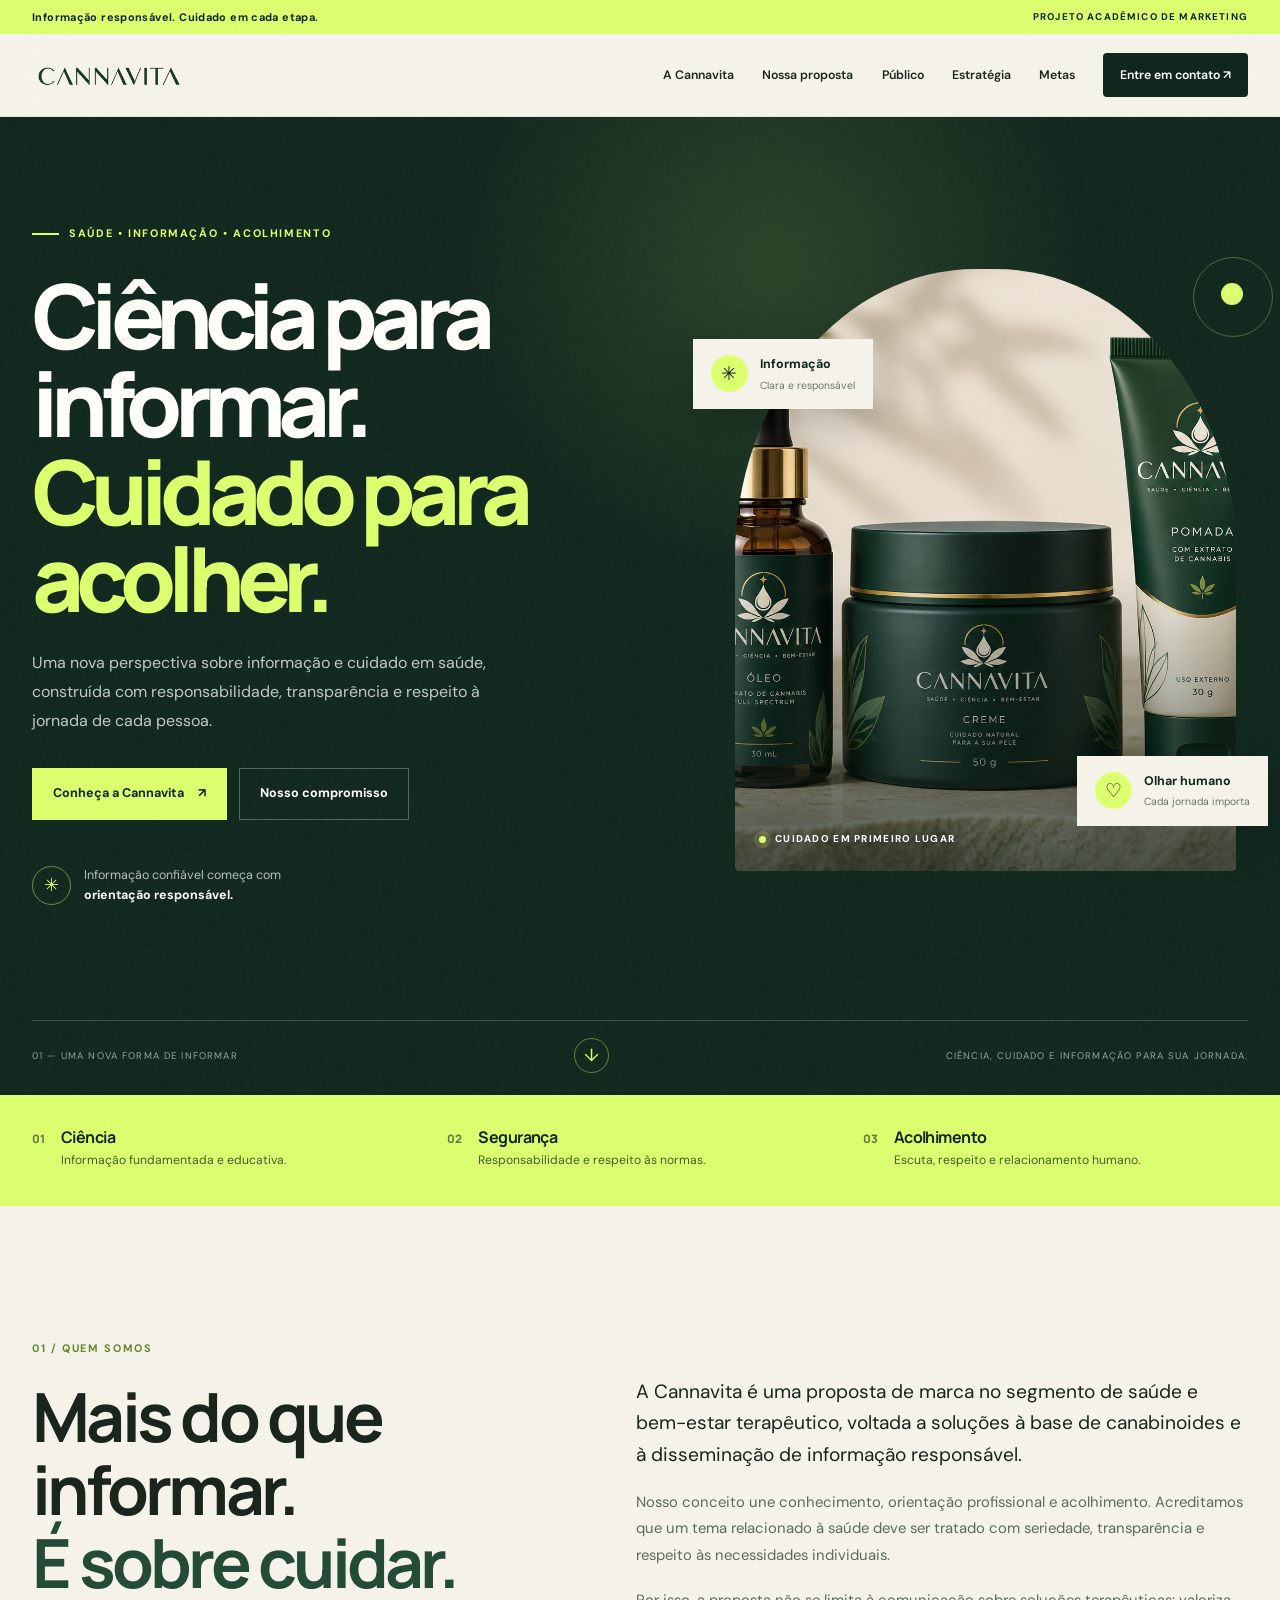
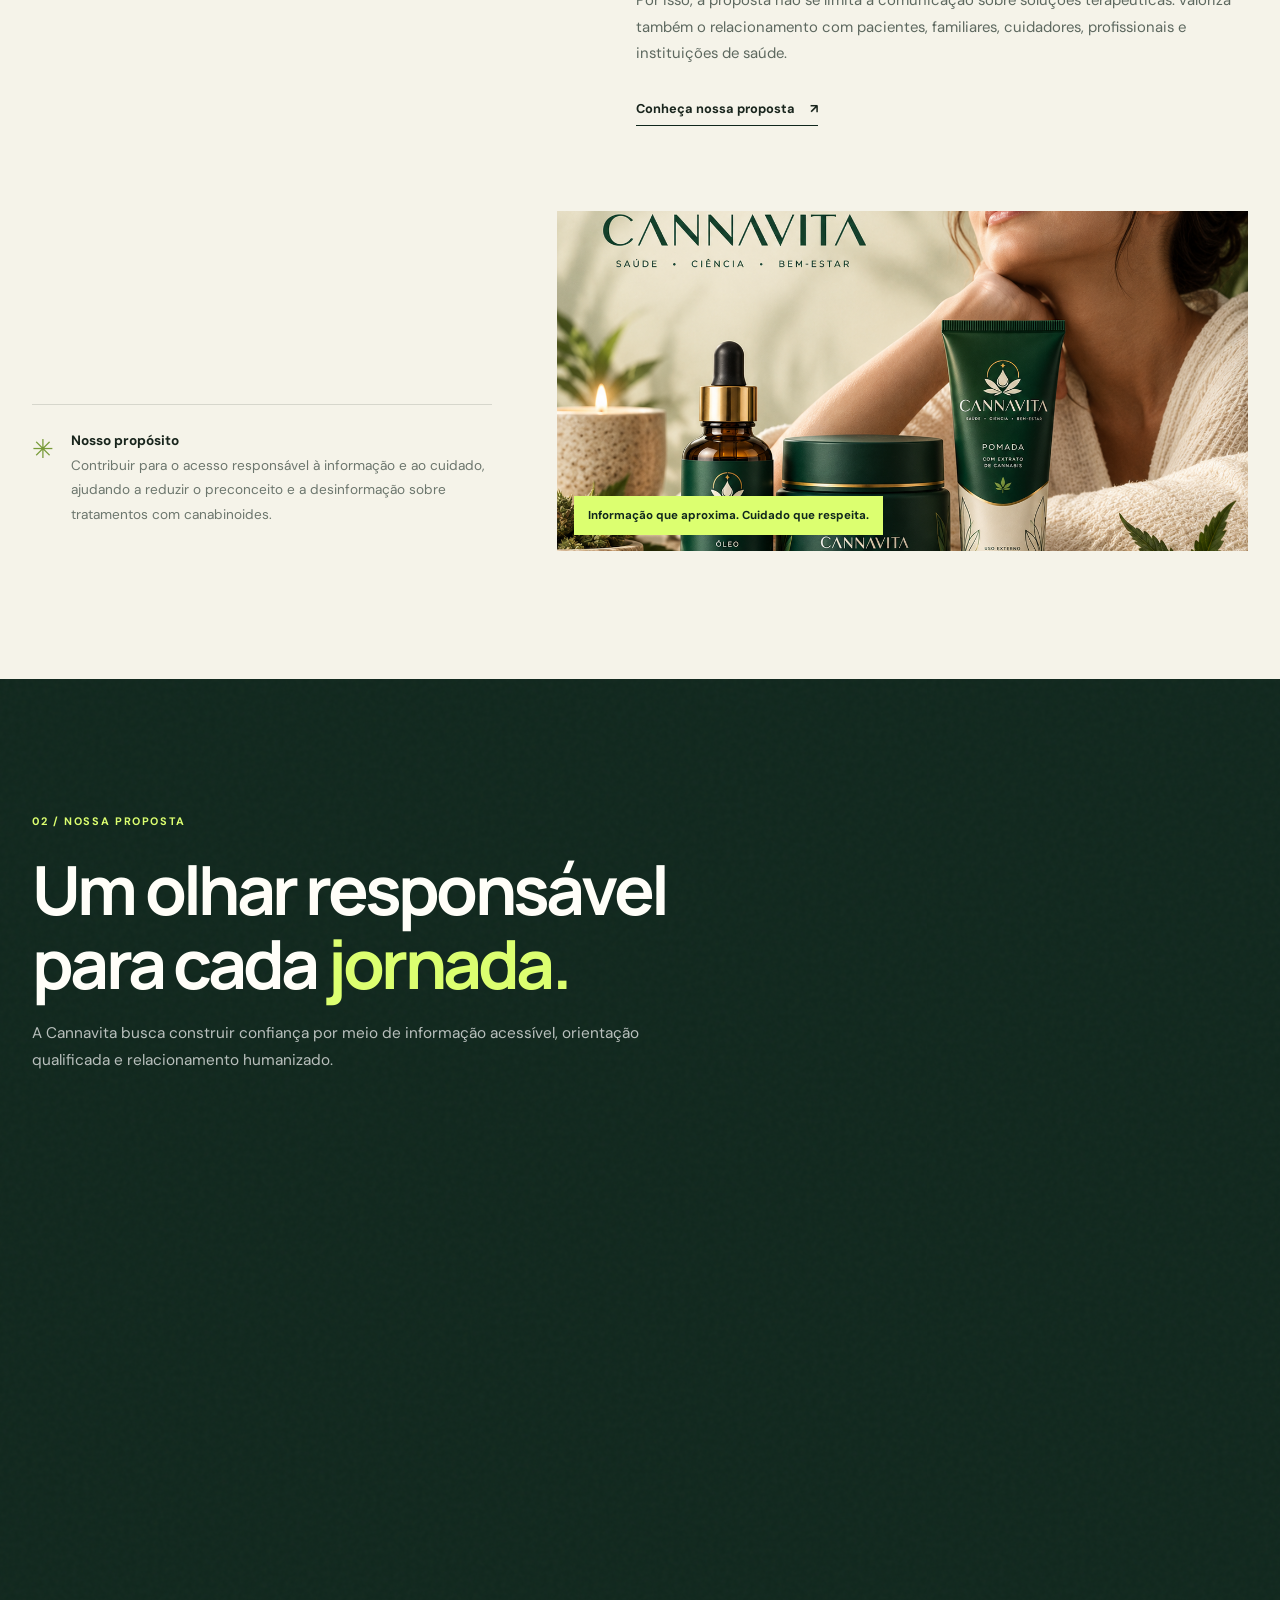
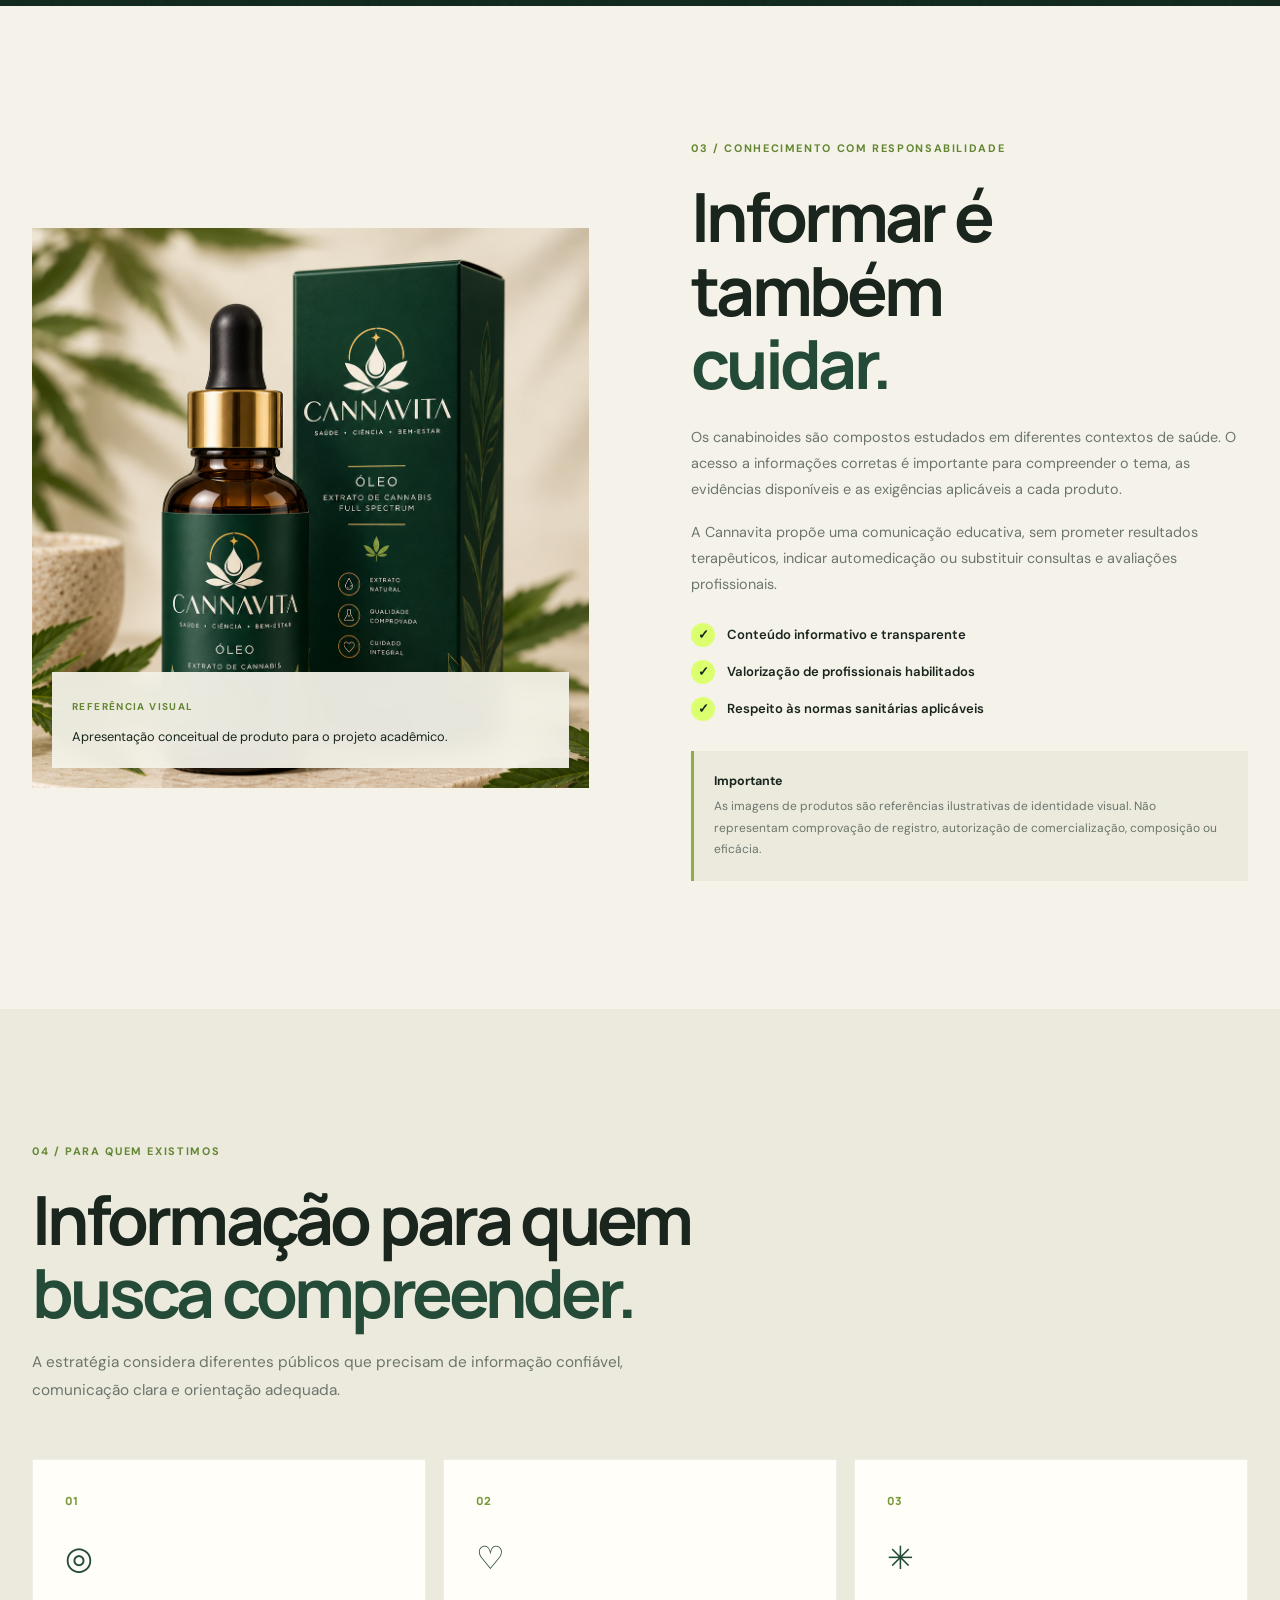
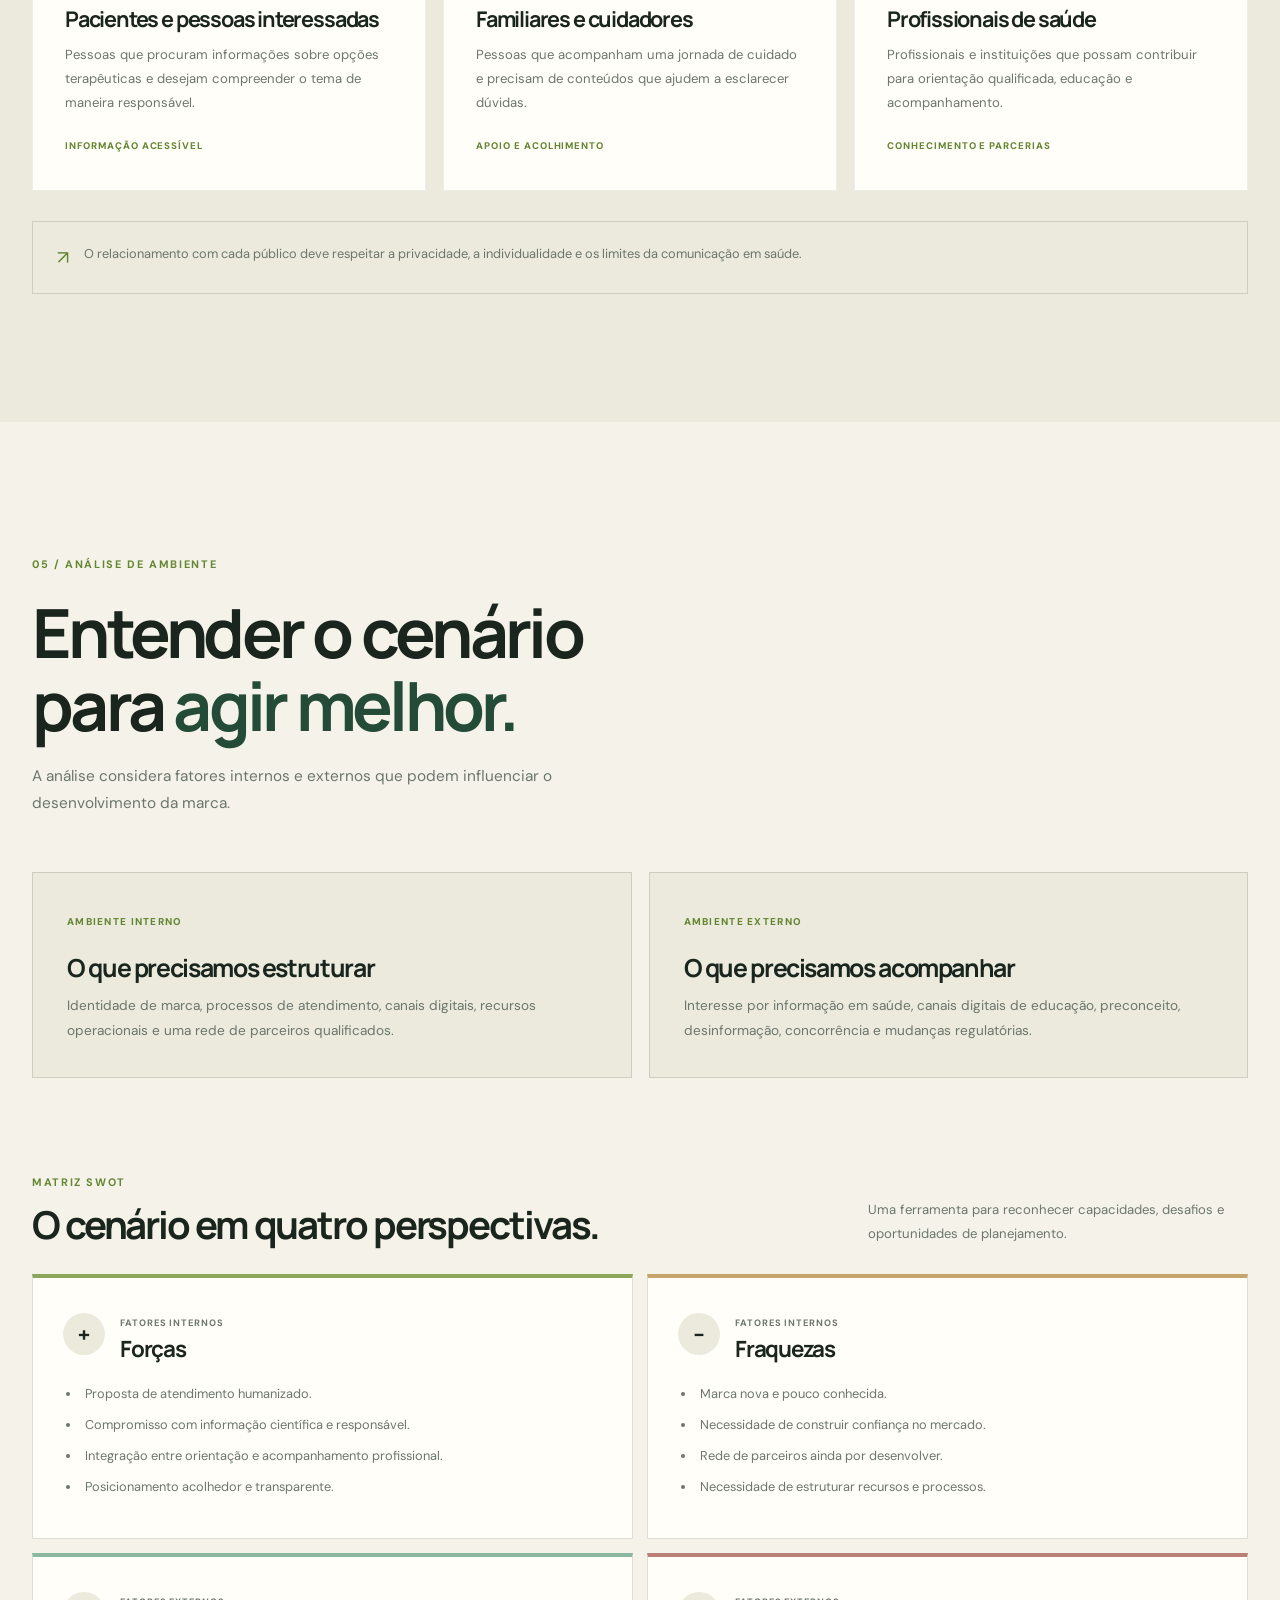
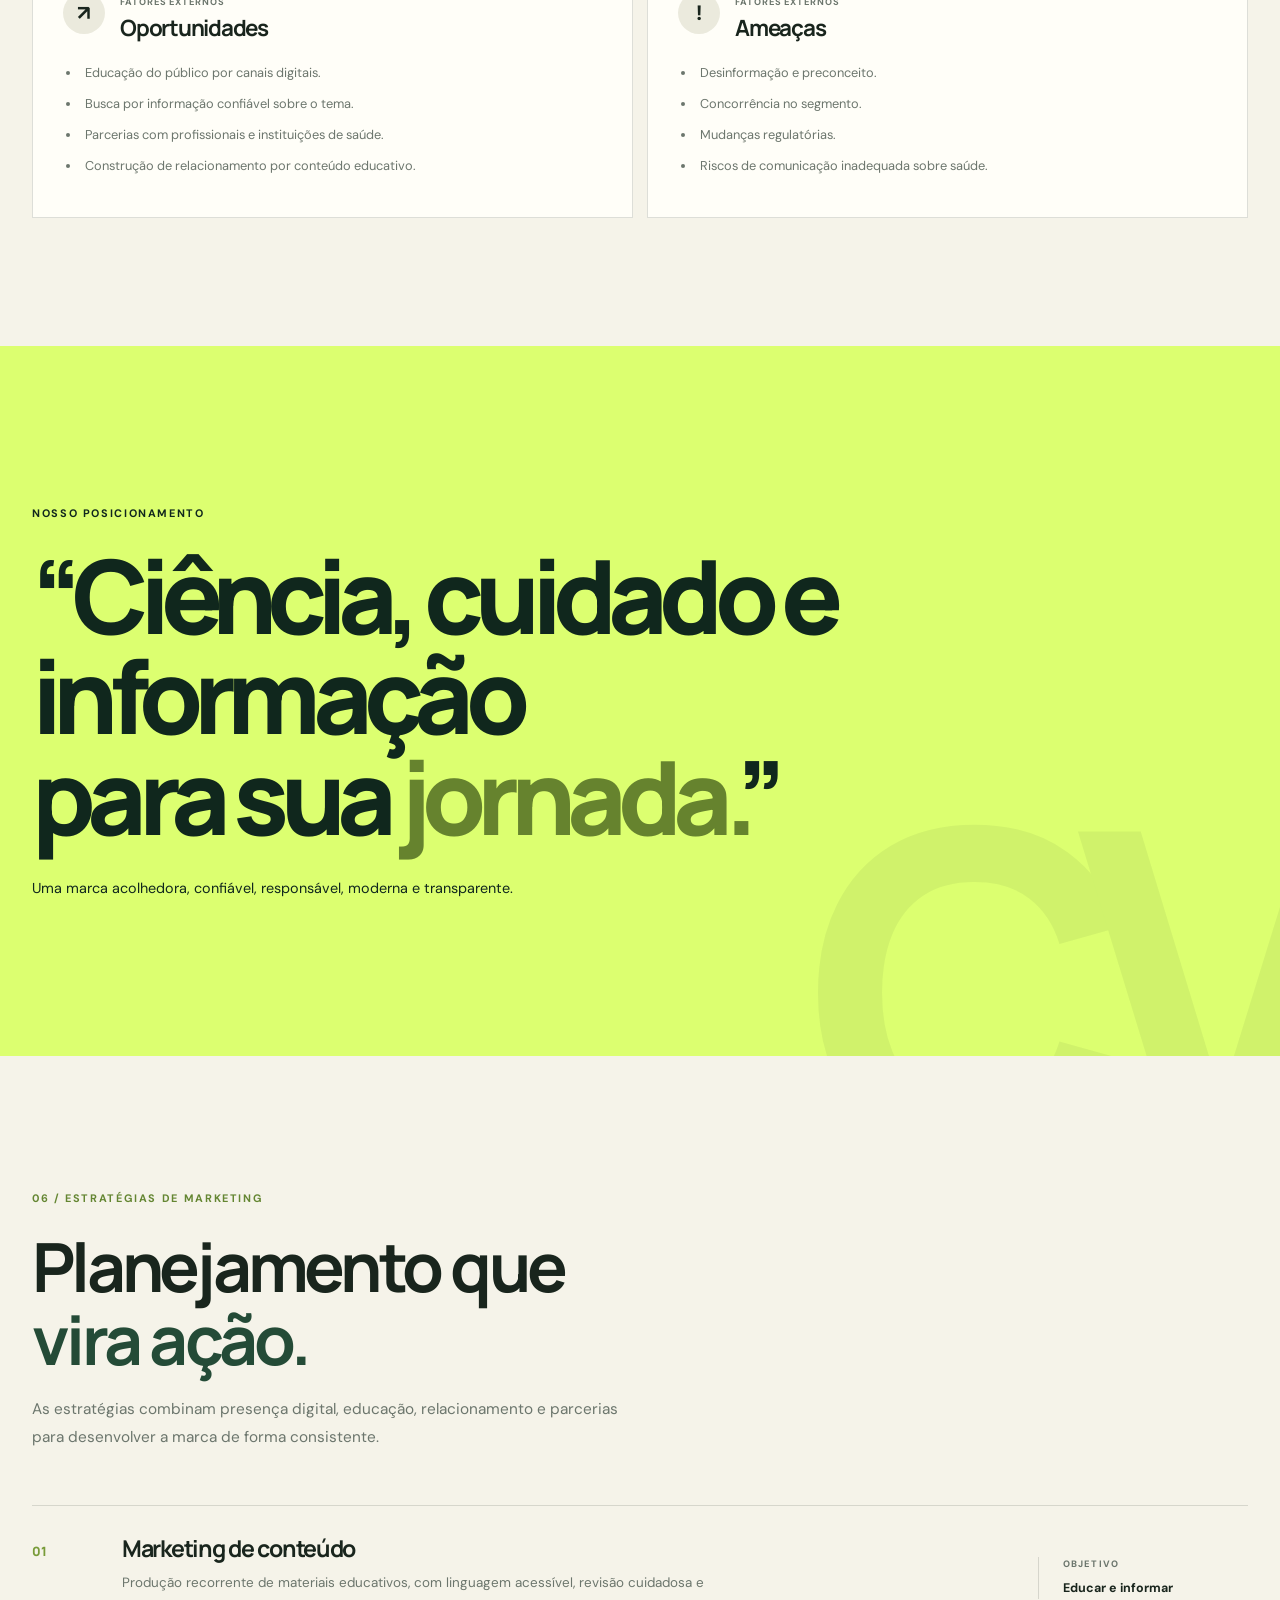
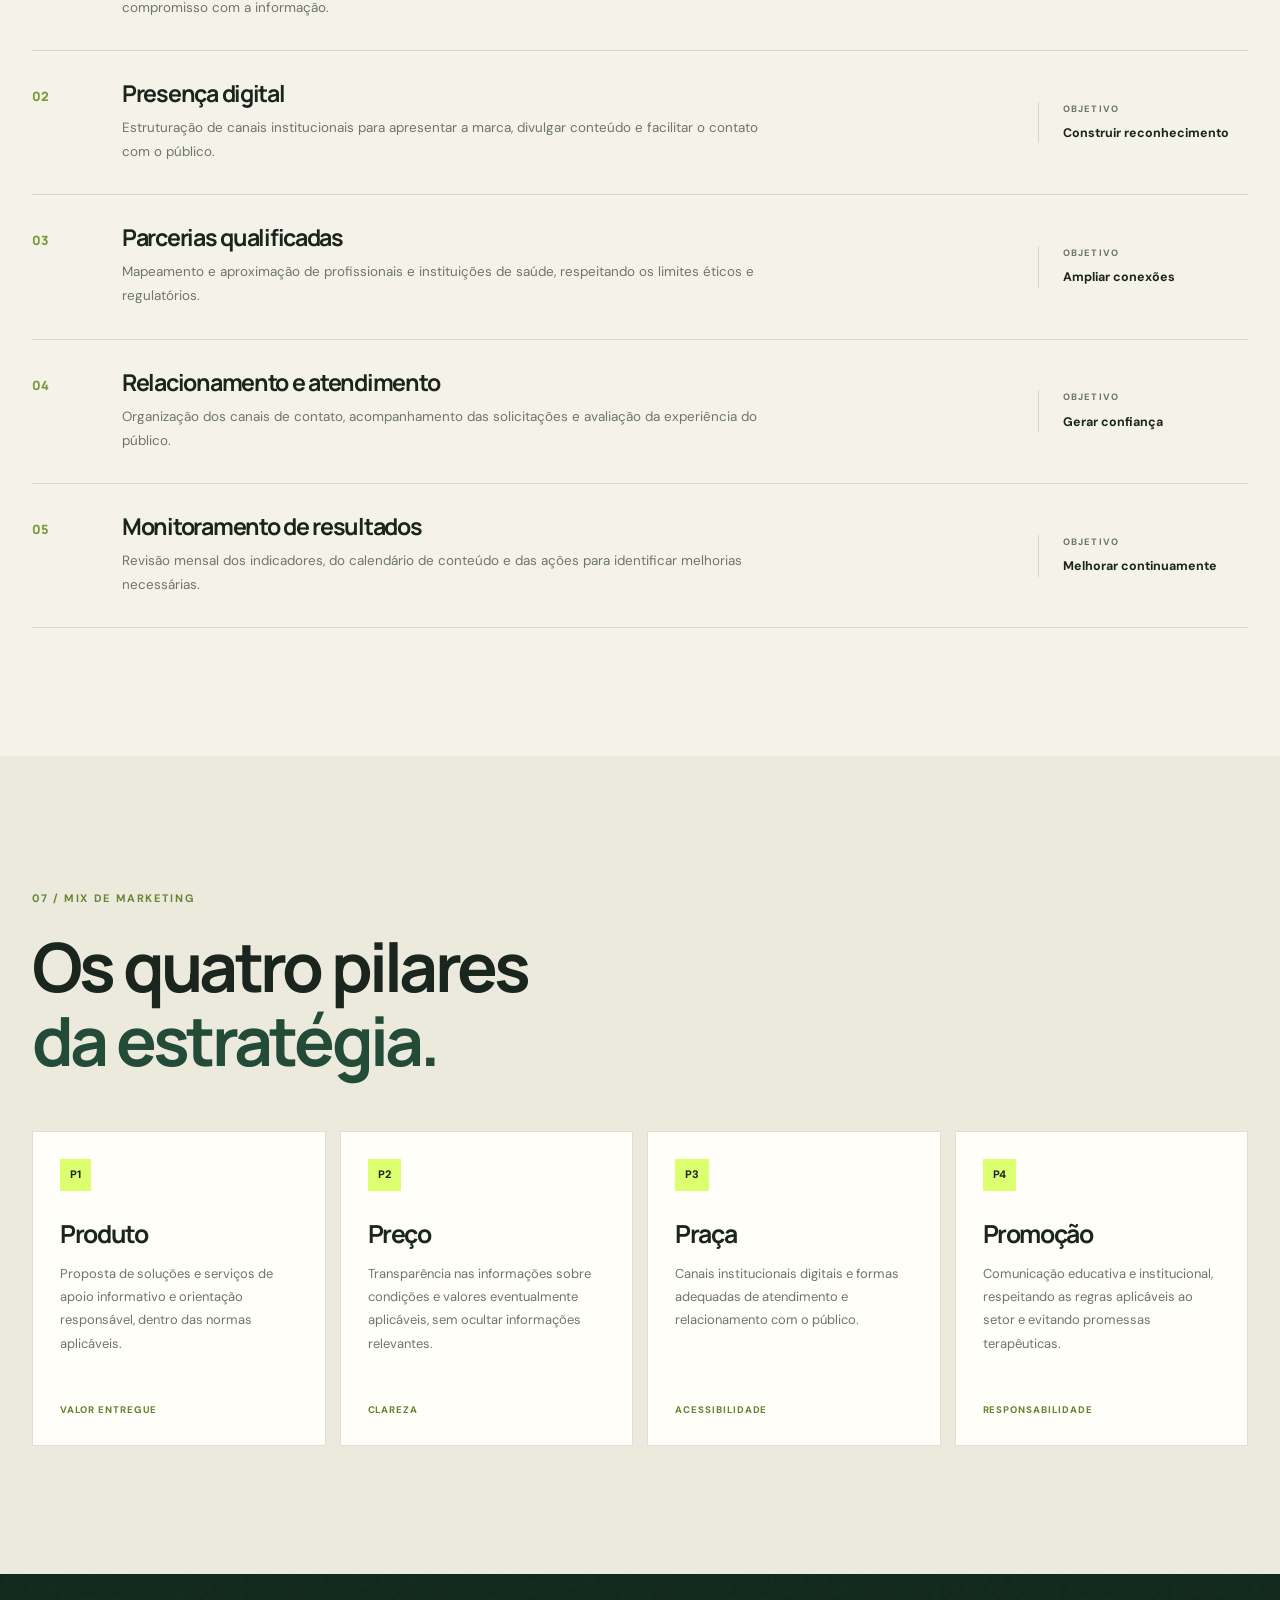
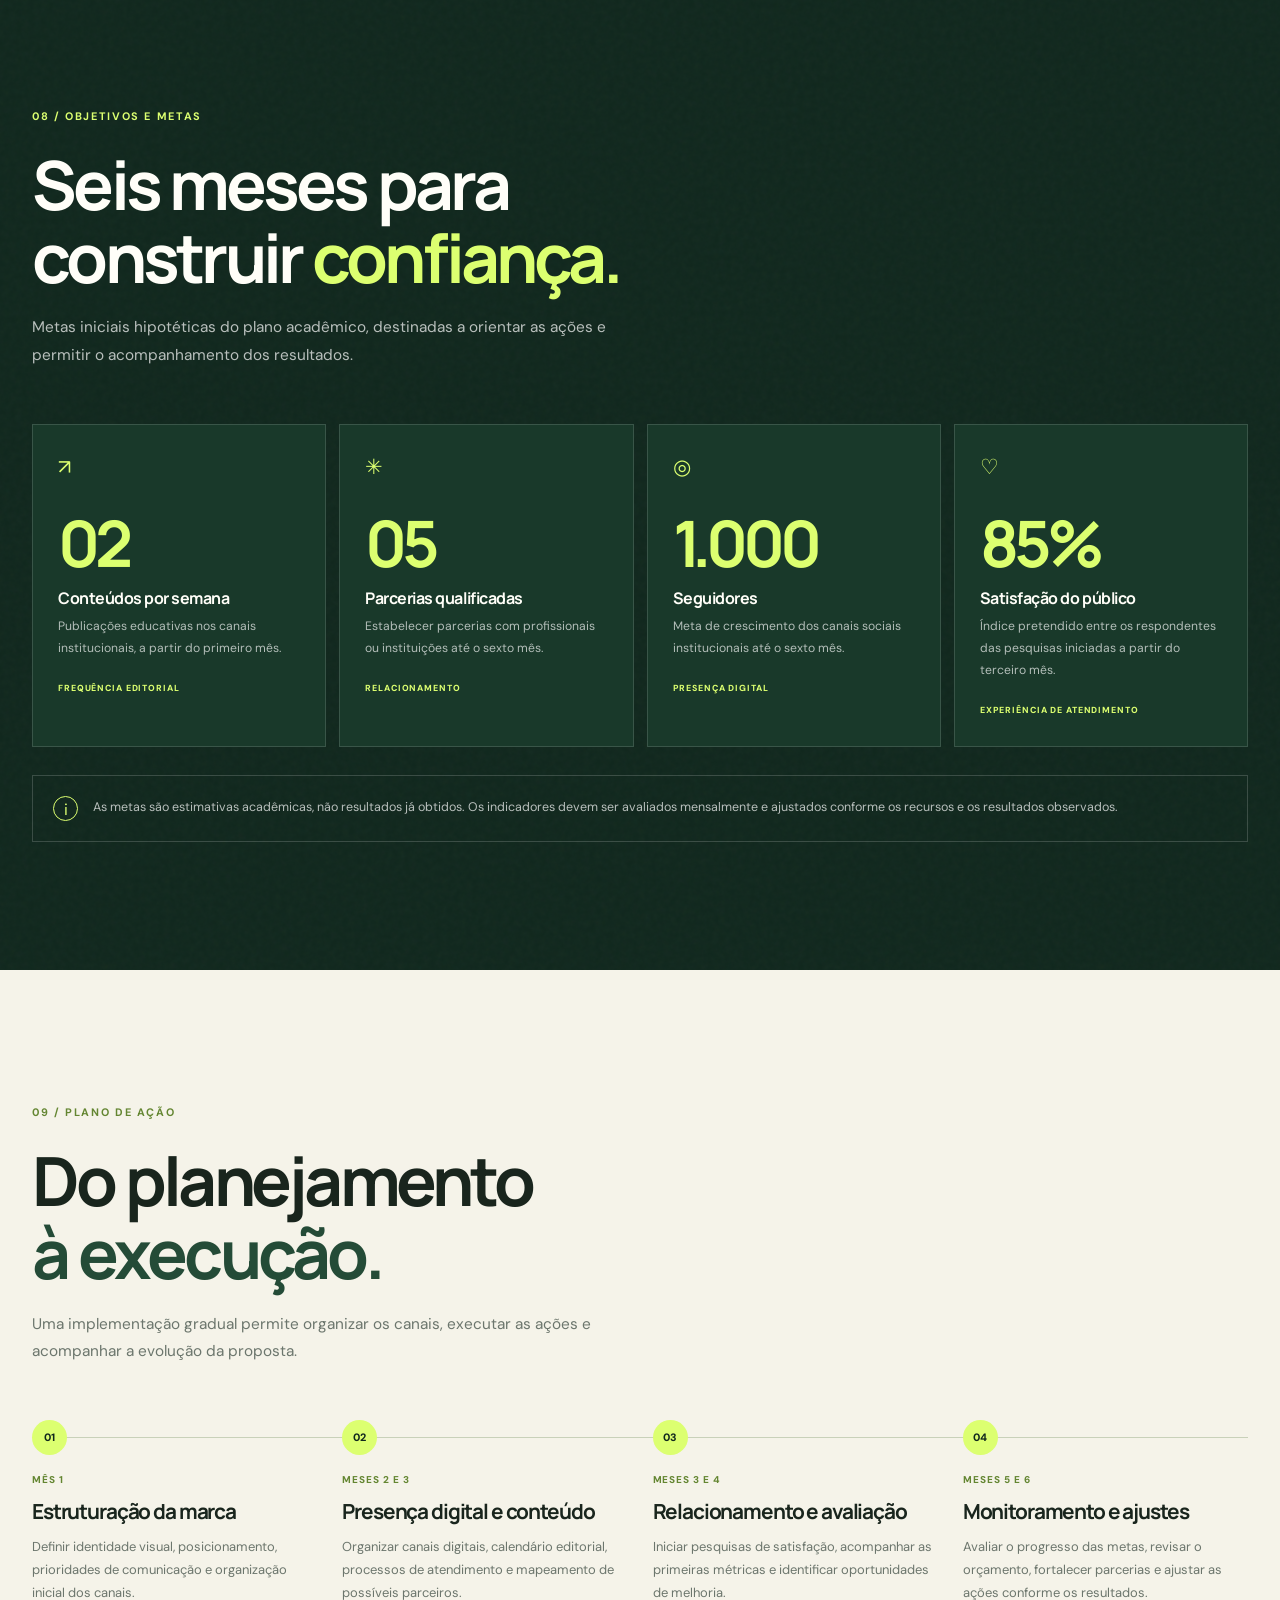
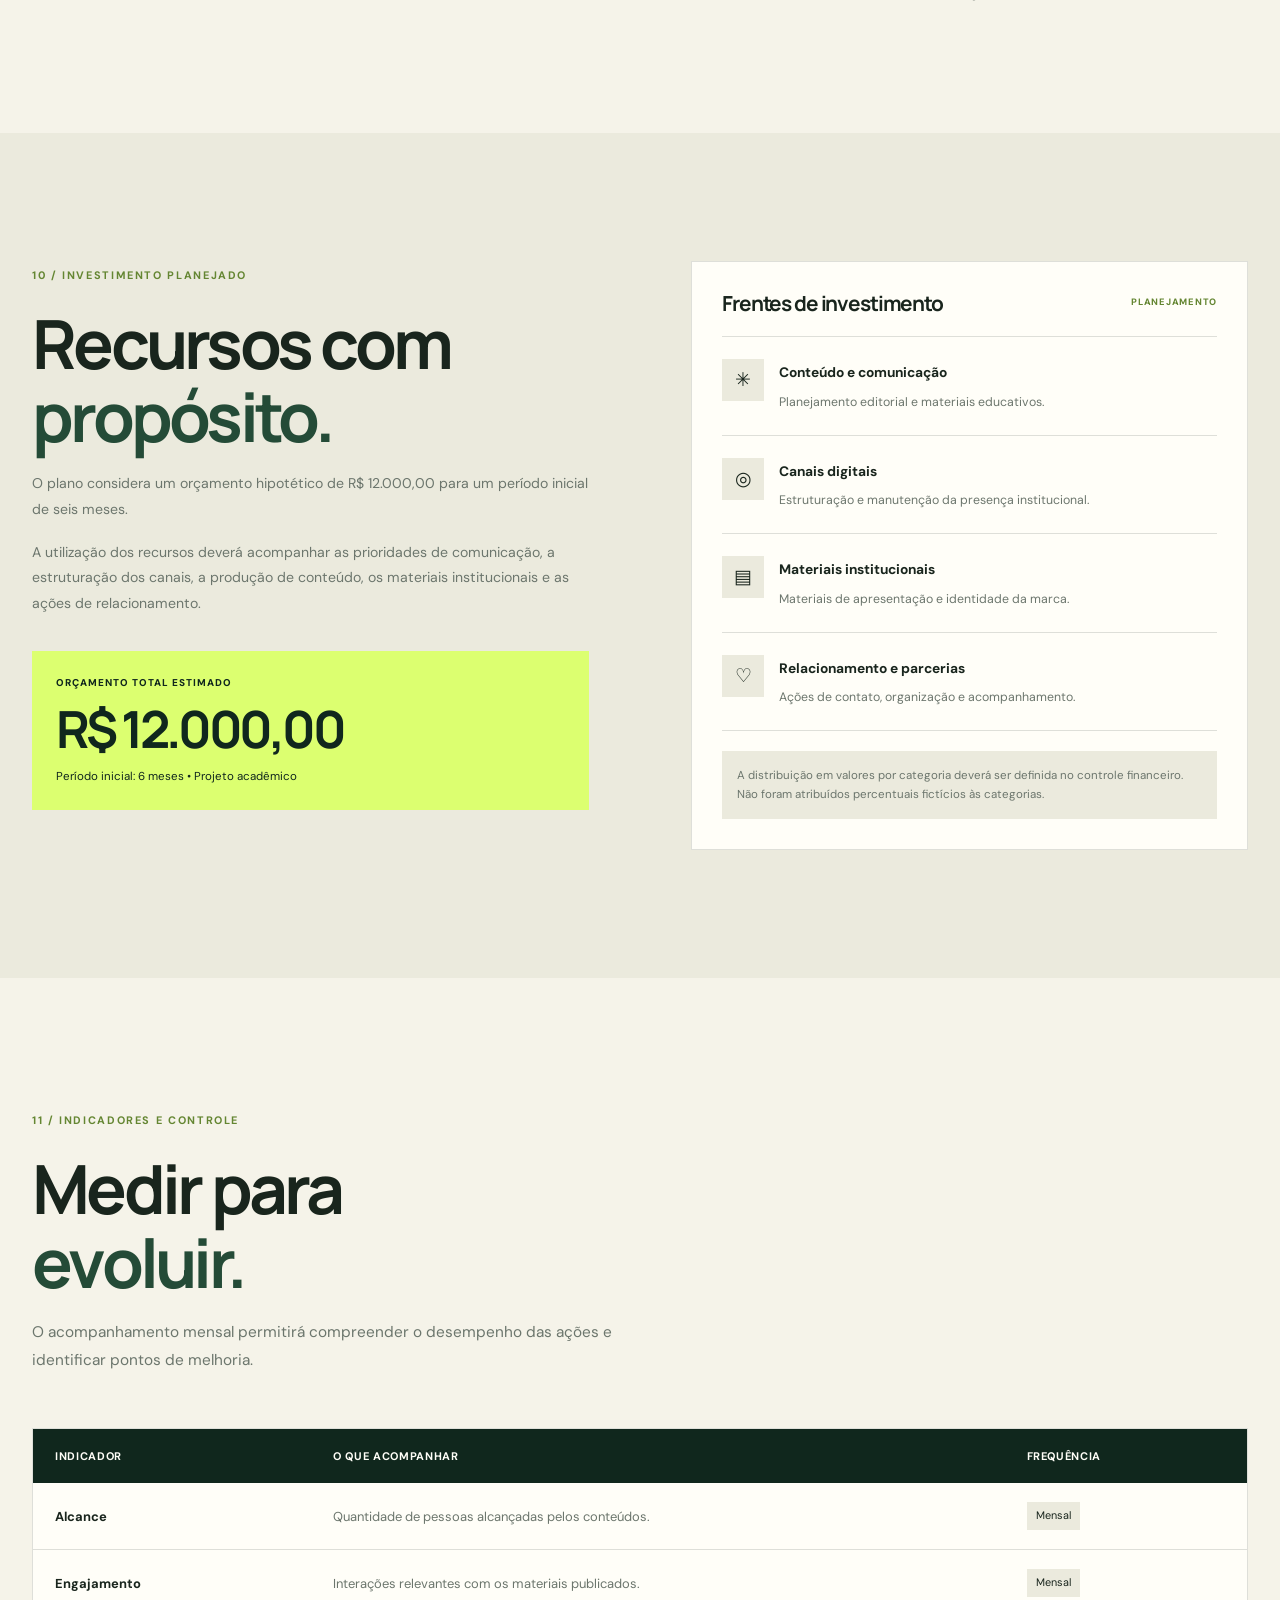
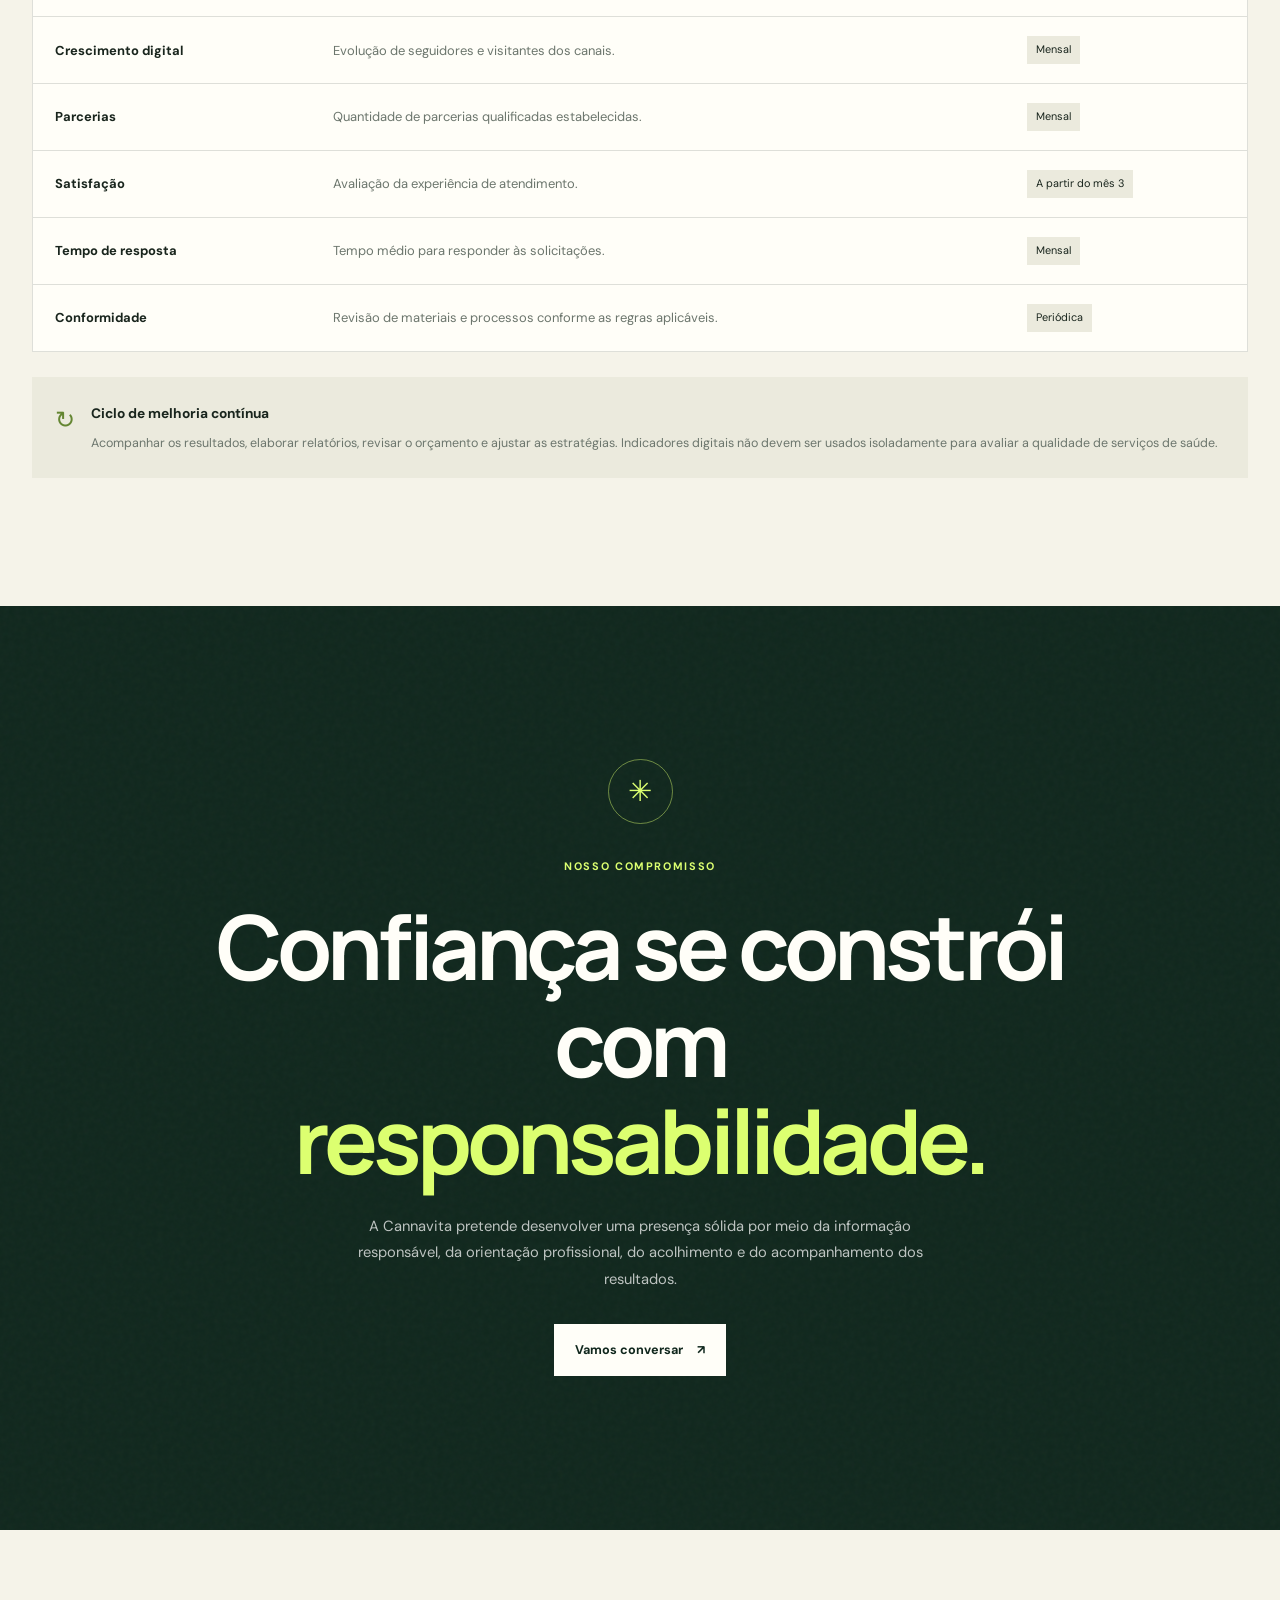
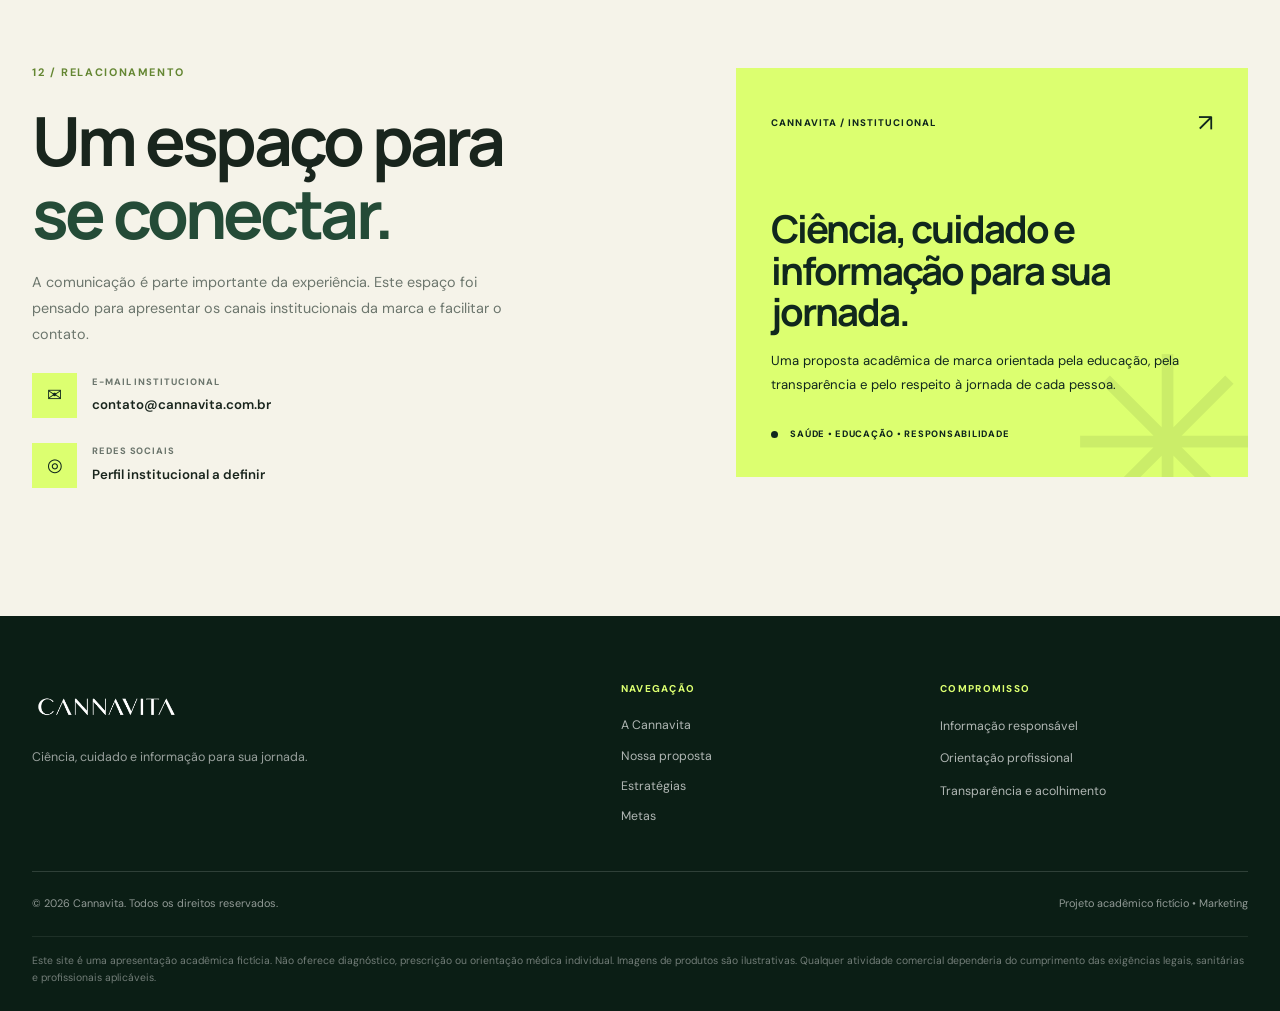
==== index.html @ cac5d18b "Add files via upload" ====
<!DOCTYPE html>
<html lang="pt-BR">
<head>
  <meta charset="UTF-8">
  <meta name="viewport" content="width=device-width, initial-scale=1.0">

  <title>Cannavita | Ciência, cuidado e informação</title>

  <meta name="description" content="Conheça a Cannavita, projeto acadêmico de saúde e bem-estar terapêutico dedicado à informação responsável, orientação profissional e acolhimento.">
  <meta name="theme-color" content="#173d32">

  <!-- AJUSTE AQUI O CAMINHO DO SEU FAVICON -->
  <link rel="icon" type="image/png" href="assets/images/favicon-cannavita.jpg.png">

  <!-- Fontes -->
  <link rel="preconnect" href="https://fonts.googleapis.com">
  <link rel="preconnect" href="https://fonts.gstatic.com" crossorigin>
  <link href="https://fonts.googleapis.com/css2?family=DM+Sans:wght@400;500;600;700&family=Manrope:wght@400;500;600;700;800&display=swap" rel="stylesheet">

  <link rel="stylesheet" href="style.css">
</head>

<body>

  <!-- BARRA SUPERIOR -->
  <div class="topbar">
    <p>Informação responsável. Cuidado em cada etapa.</p>
    <span>Projeto acadêmico de Marketing</span>
  </div>

  <!-- CABEÇALHO -->
  <header class="header" id="topo">
    <div class="container nav-container">

      <a href="#topo" class="brand" aria-label="Cannavita - página inicial">
        <!-- AJUSTE O CAMINHO E O NOME DA SUA LOGO -->
        <img
          src="assets/images/logo-cannavita.jpg.png"
          alt="Logo Cannavita"
          class="brand-logo"
        >
      </a>

      <button
        class="menu-toggle"
        id="menuToggle"
        aria-label="Abrir menu"
        aria-expanded="false"
        aria-controls="navigation"
      >
        <span></span>
        <span></span>
      </button>

      <nav class="navigation" id="navigation">
        <a href="#sobre">A Cannavita</a>
        <a href="#proposta">Nossa proposta</a>
        <a href="#publico">Público</a>
        <a href="#estrategia">Estratégia</a>
        <a href="#metas">Metas</a>
        <a href="#contato" class="nav-cta">Entre em contato <span>↗</span></a>
      </nav>

    </div>
  </header>

  <main>

    <!-- HERO -->
    <section class="hero">
      <div class="hero-glow"></div>

      <div class="container hero-grid">

        <div class="hero-content">
          <div class="eyebrow">
            <span class="eyebrow-line"></span>
            SAÚDE • INFORMAÇÃO • ACOLHIMENTO
          </div>

          <h1>
            Ciência para<br>
            informar.<br>
            <span>Cuidado para acolher.</span>
          </h1>

          <p class="hero-description">
            Uma nova perspectiva sobre informação e cuidado em saúde,
            construída com responsabilidade, transparência e respeito
            à jornada de cada pessoa.
          </p>

          <div class="hero-actions">
            <a href="#sobre" class="button button-primary">
              Conheça a Cannavita <span>↗</span>
            </a>
            <a href="#conhecimento" class="button button-secondary">
              Nosso compromisso
            </a>
          </div>

          <div class="hero-proof">
            <div class="proof-icon">✳</div>
            <p>Informação confiável começa com<br><strong>orientação responsável.</strong></p>
          </div>
        </div>

        <div class="hero-visual">
          <div class="hero-image-frame">
            <!-- TROQUE PELO NOME DA SUA IMAGEM PRINCIPAL -->
            <img
              src="assets/images/produtos.jpg.png"
              alt="Imagem ilustrativa de óleo de canabinoides e embalagem conceitual Cannavita"
              class="hero-image"
            >

            <div class="image-label">
              <span class="label-dot"></span>
              CUIDADO EM PRIMEIRO LUGAR
            </div>
          </div>

          <div class="floating-card floating-card-top">
            <span class="floating-icon">✳</span>
            <div>
              <strong>Informação</strong>
              <small>Clara e responsável</small>
            </div>
          </div>

          <div class="floating-card floating-card-bottom">
            <span class="floating-icon">♡</span>
            <div>
              <strong>Olhar humano</strong>
              <small>Cada jornada importa</small>
            </div>
          </div>

          <div class="hero-orbit orbit-one"></div>
          <div class="hero-orbit orbit-two"></div>
        </div>

      </div>

      <div class="container hero-bottom">
        <span>01 — UMA NOVA FORMA DE INFORMAR</span>
        <a href="#sobre" aria-label="Rolar para a próxima seção">↓</a>
        <span>CIÊNCIA, CUIDADO E INFORMAÇÃO PARA SUA JORNADA.</span>
      </div>
    </section>

    <!-- FAIXA DE POSICIONAMENTO -->
    <section class="values-strip">
      <div class="container values-grid">
        <div class="value-item">
          <span class="value-number">01</span>
          <div>
            <h3>Ciência</h3>
            <p>Informação fundamentada e educativa.</p>
          </div>
        </div>

        <div class="value-item">
          <span class="value-number">02</span>
          <div>
            <h3>Segurança</h3>
            <p>Responsabilidade e respeito às normas.</p>
          </div>
        </div>

        <div class="value-item">
          <span class="value-number">03</span>
          <div>
            <h3>Acolhimento</h3>
            <p>Escuta, respeito e relacionamento humano.</p>
          </div>
        </div>
      </div>
    </section>

    <!-- SOBRE -->
    <section class="section section-light" id="sobre">
      <div class="container about-grid">

        <div class="section-heading">
          <span class="section-kicker">01 / QUEM SOMOS</span>
          <h2>Mais do que informar.<br><span>É sobre cuidar.</span></h2>
        </div>

        <div class="about-copy">
          <p class="lead">
            A Cannavita é uma proposta de marca no segmento de saúde e
            bem-estar terapêutico, voltada a soluções à base de canabinoides
            e à disseminação de informação responsável.
          </p>

          <p>
            Nosso conceito une conhecimento, orientação profissional e
            acolhimento. Acreditamos que um tema relacionado à saúde deve
            ser tratado com seriedade, transparência e respeito às
            necessidades individuais.
          </p>

          <p>
            Por isso, a proposta não se limita à comunicação sobre soluções
            terapêuticas: valoriza também o relacionamento com pacientes,
            familiares, cuidadores, profissionais e instituições de saúde.
          </p>

          <a href="#proposta" class="text-link">
            Conheça nossa proposta <span>↗</span>
          </a>
        </div>

      </div>

      <div class="container about-bottom">
        <div class="about-note">
          <span class="note-symbol">✳</span>
          <p>
            <strong>Nosso propósito</strong>
            <br>
            Contribuir para o acesso responsável à informação e ao cuidado,
            ajudando a reduzir o preconceito e a desinformação sobre
            tratamentos com canabinoides.
          </p>
        </div>

        <div class="about-image">
          <!-- IMAGEM SECUNDÁRIA: TROQUE O ARQUIVO -->
          <img
            src="assets/images/cuidado-cannavita.jpg.png"
            alt="Imagem ilustrativa de cuidado e bem-estar"
            loading="lazy"
          >
          <span>Informação que aproxima. Cuidado que respeita.</span>
        </div>
      </div>
    </section>

    <!-- PROPOSTA -->
    <section class="section section-green" id="proposta">
      <div class="container">

        <div class="section-heading heading-light">
          <span class="section-kicker">02 / NOSSA PROPOSTA</span>
          <h2>Um olhar responsável<br>para cada <span>jornada.</span></h2>
          <p>
            A Cannavita busca construir confiança por meio de informação
            acessível, orientação qualificada e relacionamento humanizado.
          </p>
        </div>

        <div class="proposal-grid">

          <article class="proposal-card">
            <span class="card-index">01</span>
            <div class="proposal-icon">⌘</div>
            <h3>Informação educativa</h3>
            <p>
              Conteúdos claros para ampliar o conhecimento e combater a
              desinformação sobre o tema, sem sensacionalismo.
            </p>
            <span class="card-bottom">CONHECIMENTO</span>
          </article>

          <article class="proposal-card proposal-card-featured">
            <span class="card-index">02</span>
            <div class="proposal-icon">♡</div>
            <h3>Orientação profissional</h3>
            <p>
              Valorização da avaliação individual e do acompanhamento
              por profissionais habilitados, respeitando as necessidades
              de cada pessoa.
            </p>
            <span class="card-bottom">RESPONSABILIDADE</span>
          </article>

          <article class="proposal-card">
            <span class="card-index">03</span>
            <div class="proposal-icon">↗</div>
            <h3>Relacionamento humano</h3>
            <p>
              Canais de comunicação acessíveis, atendimento respeitoso
              e construção de vínculos de confiança com o público.
            </p>
            <span class="card-bottom">ACOLHIMENTO</span>
          </article>

        </div>
      </div>
    </section>

    <!-- CONHECIMENTO / PRODUTO CONCEITUAL -->
    <section class="section section-light" id="conhecimento">
      <div class="container knowledge-grid">

        <div class="knowledge-image-wrap">
          <!-- IMAGEM DE REFERÊNCIA DE ÓLEO E EMBALAGEM -->
          <img
            src="assets/images/oleo-cannavita.jpg.png"
            alt="Referência visual conceitual de frasco de óleo de canabinoides com embalagem"
            loading="lazy"
          >

          <div class="image-caption">
            <span>REFERÊNCIA VISUAL</span>
            <p>Apresentação conceitual de produto para o projeto acadêmico.</p>
          </div>
        </div>

        <div class="knowledge-content">
          <span class="section-kicker">03 / CONHECIMENTO COM RESPONSABILIDADE</span>
          <h2>Informar é também<br><span>cuidar.</span></h2>

          <p>
            Os canabinoides são compostos estudados em diferentes contextos
            de saúde. O acesso a informações corretas é importante para
            compreender o tema, as evidências disponíveis e as exigências
            aplicáveis a cada produto.
          </p>

          <p>
            A Cannavita propõe uma comunicação educativa, sem prometer
            resultados terapêuticos, indicar automedicação ou substituir
            consultas e avaliações profissionais.
          </p>

          <div class="knowledge-points">
            <div><span>✓</span> Conteúdo informativo e transparente</div>
            <div><span>✓</span> Valorização de profissionais habilitados</div>
            <div><span>✓</span> Respeito às normas sanitárias aplicáveis</div>
          </div>

          <div class="disclaimer">
            <strong>Importante</strong>
            <p>
              As imagens de produtos são referências ilustrativas de
              identidade visual. Não representam comprovação de registro,
              autorização de comercialização, composição ou eficácia.
            </p>
          </div>
        </div>

      </div>
    </section>

    <!-- PÚBLICO-ALVO -->
    <section class="section section-soft" id="publico">
      <div class="container">

        <div class="section-heading">
          <span class="section-kicker">04 / PARA QUEM EXISTIMOS</span>
          <h2>Informação para quem<br><span>busca compreender.</span></h2>
          <p>
            A estratégia considera diferentes públicos que precisam de
            informação confiável, comunicação clara e orientação adequada.
          </p>
        </div>

        <div class="audience-grid">

          <article class="audience-card">
            <div class="audience-number">01</div>
            <div class="audience-icon">◎</div>
            <h3>Pacientes e pessoas interessadas</h3>
            <p>
              Pessoas que procuram informações sobre opções terapêuticas
              e desejam compreender o tema de maneira responsável.
            </p>
            <span>INFORMAÇÃO ACESSÍVEL</span>
          </article>

          <article class="audience-card">
            <div class="audience-number">02</div>
            <div class="audience-icon">♡</div>
            <h3>Familiares e cuidadores</h3>
            <p>
              Pessoas que acompanham uma jornada de cuidado e precisam
              de conteúdos que ajudem a esclarecer dúvidas.
            </p>
            <span>APOIO E ACOLHIMENTO</span>
          </article>

          <article class="audience-card">
            <div class="audience-number">03</div>
            <div class="audience-icon">✳</div>
            <h3>Profissionais de saúde</h3>
            <p>
              Profissionais e instituições que possam contribuir para
              orientação qualificada, educação e acompanhamento.
            </p>
            <span>CONHECIMENTO E PARCERIAS</span>
          </article>

        </div>

        <div class="audience-note">
          <span>↗</span>
          <p>
            O relacionamento com cada público deve respeitar a privacidade,
            a individualidade e os limites da comunicação em saúde.
          </p>
        </div>

      </div>
    </section>

    <!-- AMBIENTE E SWOT -->
    <section class="section section-light" id="ambiente">
      <div class="container">

        <div class="section-heading">
          <span class="section-kicker">05 / ANÁLISE DE AMBIENTE</span>
          <h2>Entender o cenário<br>para <span>agir melhor.</span></h2>
          <p>
            A análise considera fatores internos e externos que podem
            influenciar o desenvolvimento da marca.
          </p>
        </div>

        <div class="environment-grid">
          <article class="environment-card">
            <span class="environment-tag">AMBIENTE INTERNO</span>
            <h3>O que precisamos estruturar</h3>
            <p>
              Identidade de marca, processos de atendimento, canais digitais,
              recursos operacionais e uma rede de parceiros qualificados.
            </p>
          </article>

          <article class="environment-card">
            <span class="environment-tag">AMBIENTE EXTERNO</span>
            <h3>O que precisamos acompanhar</h3>
            <p>
              Interesse por informação em saúde, canais digitais de educação,
              preconceito, desinformação, concorrência e mudanças regulatórias.
            </p>
          </article>
        </div>

        <div class="swot-header">
          <div>
            <span class="section-kicker">MATRIZ SWOT</span>
            <h3>O cenário em quatro perspectivas.</h3>
          </div>
          <p>
            Uma ferramenta para reconhecer capacidades, desafios e
            oportunidades de planejamento.
          </p>
        </div>

        <div class="swot-grid">

          <article class="swot-card swot-strength">
            <div class="swot-title">
              <span>+</span>
              <div>
                <small>FATORES INTERNOS</small>
                <h3>Forças</h3>
              </div>
            </div>
            <ul>
              <li>Proposta de atendimento humanizado.</li>
              <li>Compromisso com informação científica e responsável.</li>
              <li>Integração entre orientação e acompanhamento profissional.</li>
              <li>Posicionamento acolhedor e transparente.</li>
            </ul>
          </article>

          <article class="swot-card swot-weakness">
            <div class="swot-title">
              <span>−</span>
              <div>
                <small>FATORES INTERNOS</small>
                <h3>Fraquezas</h3>
              </div>
            </div>
            <ul>
              <li>Marca nova e pouco conhecida.</li>
              <li>Necessidade de construir confiança no mercado.</li>
              <li>Rede de parceiros ainda por desenvolver.</li>
              <li>Necessidade de estruturar recursos e processos.</li>
            </ul>
          </article>

          <article class="swot-card swot-opportunity">
            <div class="swot-title">
              <span>↗</span>
              <div>
                <small>FATORES EXTERNOS</small>
                <h3>Oportunidades</h3>
              </div>
            </div>
            <ul>
              <li>Educação do público por canais digitais.</li>
              <li>Busca por informação confiável sobre o tema.</li>
              <li>Parcerias com profissionais e instituições de saúde.</li>
              <li>Construção de relacionamento por conteúdo educativo.</li>
            </ul>
          </article>

          <article class="swot-card swot-threat">
            <div class="swot-title">
              <span>!</span>
              <div>
                <small>FATORES EXTERNOS</small>
                <h3>Ameaças</h3>
              </div>
            </div>
            <ul>
              <li>Desinformação e preconceito.</li>
              <li>Concorrência no segmento.</li>
              <li>Mudanças regulatórias.</li>
              <li>Riscos de comunicação inadequada sobre saúde.</li>
            </ul>
          </article>

        </div>
      </div>
    </section>

    <!-- POSICIONAMENTO -->
    <section class="positioning">
      <div class="container positioning-inner">
        <span class="section-kicker">NOSSO POSICIONAMENTO</span>
        <p class="positioning-quote">
          “Ciência, cuidado e informação<br>
          para sua <em>jornada.</em>”
        </p>
        <p class="positioning-description">
          Uma marca acolhedora, confiável, responsável, moderna e transparente.
        </p>
      </div>
    </section>

    <!-- ESTRATÉGIAS -->
    <section class="section section-light" id="estrategia">
      <div class="container">

        <div class="section-heading">
          <span class="section-kicker">06 / ESTRATÉGIAS DE MARKETING</span>
          <h2>Planejamento que<br><span>vira ação.</span></h2>
          <p>
            As estratégias combinam presença digital, educação, relacionamento
            e parcerias para desenvolver a marca de forma consistente.
          </p>
        </div>

        <div class="strategy-list">

          <article class="strategy-item">
            <span class="strategy-index">01</span>
            <div class="strategy-main">
              <h3>Marketing de conteúdo</h3>
              <p>
                Produção recorrente de materiais educativos, com linguagem
                acessível, revisão cuidadosa e compromisso com a informação.
              </p>
            </div>
            <div class="strategy-side">
              <span>OBJETIVO</span>
              <strong>Educar e informar</strong>
            </div>
          </article>

          <article class="strategy-item">
            <span class="strategy-index">02</span>
            <div class="strategy-main">
              <h3>Presença digital</h3>
              <p>
                Estruturação de canais institucionais para apresentar a marca,
                divulgar conteúdo e facilitar o contato com o público.
              </p>
            </div>
            <div class="strategy-side">
              <span>OBJETIVO</span>
              <strong>Construir reconhecimento</strong>
            </div>
          </article>

          <article class="strategy-item">
            <span class="strategy-index">03</span>
            <div class="strategy-main">
              <h3>Parcerias qualificadas</h3>
              <p>
                Mapeamento e aproximação de profissionais e instituições
                de saúde, respeitando os limites éticos e regulatórios.
              </p>
            </div>
            <div class="strategy-side">
              <span>OBJETIVO</span>
              <strong>Ampliar conexões</strong>
            </div>
          </article>

          <article class="strategy-item">
            <span class="strategy-index">04</span>
            <div class="strategy-main">
              <h3>Relacionamento e atendimento</h3>
              <p>
                Organização dos canais de contato, acompanhamento das
                solicitações e avaliação da experiência do público.
              </p>
            </div>
            <div class="strategy-side">
              <span>OBJETIVO</span>
              <strong>Gerar confiança</strong>
            </div>
          </article>

          <article class="strategy-item">
            <span class="strategy-index">05</span>
            <div class="strategy-main">
              <h3>Monitoramento de resultados</h3>
              <p>
                Revisão mensal dos indicadores, do calendário de conteúdo
                e das ações para identificar melhorias necessárias.
              </p>
            </div>
            <div class="strategy-side">
              <span>OBJETIVO</span>
              <strong>Melhorar continuamente</strong>
            </div>
          </article>

        </div>
      </div>
    </section>

    <!-- MIX DE MARKETING: 4 PS -->
    <section class="section section-soft" id="mix">
      <div class="container">

        <div class="section-heading">
          <span class="section-kicker">07 / MIX DE MARKETING</span>
          <h2>Os quatro pilares<br><span>da estratégia.</span></h2>
        </div>

        <div class="mix-grid">

          <article class="mix-card">
            <span class="mix-letter">P1</span>
            <h3>Produto</h3>
            <p>
              Proposta de soluções e serviços de apoio informativo e
              orientação responsável, dentro das normas aplicáveis.
            </p>
            <span class="mix-label">VALOR ENTREGUE</span>
          </article>

          <article class="mix-card">
            <span class="mix-letter">P2</span>
            <h3>Preço</h3>
            <p>
              Transparência nas informações sobre condições e valores
              eventualmente aplicáveis, sem ocultar informações relevantes.
            </p>
            <span class="mix-label">CLAREZA</span>
          </article>

          <article class="mix-card">
            <span class="mix-letter">P3</span>
            <h3>Praça</h3>
            <p>
              Canais institucionais digitais e formas adequadas de
              atendimento e relacionamento com o público.
            </p>
            <span class="mix-label">ACESSIBILIDADE</span>
          </article>

          <article class="mix-card">
            <span class="mix-letter">P4</span>
            <h3>Promoção</h3>
            <p>
              Comunicação educativa e institucional, respeitando as
              regras aplicáveis ao setor e evitando promessas terapêuticas.
            </p>
            <span class="mix-label">RESPONSABILIDADE</span>
          </article>

        </div>
      </div>
    </section>

    <!-- OBJETIVOS E METAS -->
    <section class="section section-green" id="metas">
      <div class="container">

        <div class="section-heading heading-light">
          <span class="section-kicker">08 / OBJETIVOS E METAS</span>
          <h2>Seis meses para<br>construir <span>confiança.</span></h2>
          <p>
            Metas iniciais hipotéticas do plano acadêmico, destinadas
            a orientar as ações e permitir o acompanhamento dos resultados.
          </p>
        </div>

        <div class="metrics-grid">

          <article class="metric-card">
            <span class="metric-symbol">↗</span>
            <strong class="metric-number">02</strong>
            <h3>Conteúdos por semana</h3>
            <p>Publicações educativas nos canais institucionais, a partir do primeiro mês.</p>
            <span class="metric-foot">FREQUÊNCIA EDITORIAL</span>
          </article>

          <article class="metric-card">
            <span class="metric-symbol">✳</span>
            <strong class="metric-number">05</strong>
            <h3>Parcerias qualificadas</h3>
            <p>Estabelecer parcerias com profissionais ou instituições até o sexto mês.</p>
            <span class="metric-foot">RELACIONAMENTO</span>
          </article>

          <article class="metric-card">
            <span class="metric-symbol">◎</span>
            <strong class="metric-number">1.000</strong>
            <h3>Seguidores</h3>
            <p>Meta de crescimento dos canais sociais institucionais até o sexto mês.</p>
            <span class="metric-foot">PRESENÇA DIGITAL</span>
          </article>

          <article class="metric-card">
            <span class="metric-symbol">♡</span>
            <strong class="metric-number">85%</strong>
            <h3>Satisfação do público</h3>
            <p>Índice pretendido entre os respondentes das pesquisas iniciadas a partir do terceiro mês.</p>
            <span class="metric-foot">EXPERIÊNCIA DE ATENDIMENTO</span>
          </article>

        </div>

        <div class="metrics-note">
          <span>i</span>
          <p>
            As metas são estimativas acadêmicas, não resultados já obtidos.
            Os indicadores devem ser avaliados mensalmente e ajustados conforme
            os recursos e os resultados observados.
          </p>
        </div>

      </div>
    </section>

    <!-- PLANO DE AÇÃO -->
    <section class="section section-light" id="plano-acao">
      <div class="container">

        <div class="section-heading">
          <span class="section-kicker">09 / PLANO DE AÇÃO</span>
          <h2>Do planejamento<br><span>à execução.</span></h2>
          <p>
            Uma implementação gradual permite organizar os canais,
            executar as ações e acompanhar a evolução da proposta.
          </p>
        </div>

        <div class="timeline">

          <article class="timeline-item">
            <div class="timeline-marker">01</div>
            <div class="timeline-content">
              <span>MÊS 1</span>
              <h3>Estruturação da marca</h3>
              <p>
                Definir identidade visual, posicionamento, prioridades
                de comunicação e organização inicial dos canais.
              </p>
            </div>
          </article>

          <article class="timeline-item">
            <div class="timeline-marker">02</div>
            <div class="timeline-content">
              <span>MESES 2 E 3</span>
              <h3>Presença digital e conteúdo</h3>
              <p>
                Organizar canais digitais, calendário editorial, processos
                de atendimento e mapeamento de possíveis parceiros.
              </p>
            </div>
          </article>

          <article class="timeline-item">
            <div class="timeline-marker">03</div>
            <div class="timeline-content">
              <span>MESES 3 E 4</span>
              <h3>Relacionamento e avaliação</h3>
              <p>
                Iniciar pesquisas de satisfação, acompanhar as primeiras
                métricas e identificar oportunidades de melhoria.
              </p>
            </div>
          </article>

          <article class="timeline-item">
            <div class="timeline-marker">04</div>
            <div class="timeline-content">
              <span>MESES 5 E 6</span>
              <h3>Monitoramento e ajustes</h3>
              <p>
                Avaliar o progresso das metas, revisar o orçamento,
                fortalecer parcerias e ajustar as ações conforme os resultados.
              </p>
            </div>
          </article>

        </div>

      </div>
    </section>

    <!-- ORÇAMENTO -->
    <section class="section section-soft" id="orcamento">
      <div class="container budget-grid">

        <div class="budget-content">
          <span class="section-kicker">10 / INVESTIMENTO PLANEJADO</span>
          <h2>Recursos com<br><span>propósito.</span></h2>

          <p>
            O plano considera um orçamento hipotético de R$ 12.000,00
            para um período inicial de seis meses.
          </p>

          <p>
            A utilização dos recursos deverá acompanhar as prioridades
            de comunicação, a estruturação dos canais, a produção de
            conteúdo, os materiais institucionais e as ações de relacionamento.
          </p>

          <div class="budget-total">
            <span>ORÇAMENTO TOTAL ESTIMADO</span>
            <strong>R$ 12.000,00</strong>
            <small>Período inicial: 6 meses • Projeto acadêmico</small>
          </div>
        </div>

        <div class="budget-breakdown">
          <div class="budget-breakdown-head">
            <h3>Frentes de investimento</h3>
            <span>PLANEJAMENTO</span>
          </div>

          <div class="budget-line">
            <div class="budget-line-icon">✳</div>
            <div class="budget-line-text">
              <strong>Conteúdo e comunicação</strong>
              <p>Planejamento editorial e materiais educativos.</p>
            </div>
          </div>

          <div class="budget-line">
            <div class="budget-line-icon">◎</div>
            <div class="budget-line-text">
              <strong>Canais digitais</strong>
              <p>Estruturação e manutenção da presença institucional.</p>
            </div>
          </div>

          <div class="budget-line">
            <div class="budget-line-icon">▤</div>
            <div class="budget-line-text">
              <strong>Materiais institucionais</strong>
              <p>Materiais de apresentação e identidade da marca.</p>
            </div>
          </div>

          <div class="budget-line">
            <div class="budget-line-icon">♡</div>
            <div class="budget-line-text">
              <strong>Relacionamento e parcerias</strong>
              <p>Ações de contato, organização e acompanhamento.</p>
            </div>
          </div>

          <div class="budget-warning">
            A distribuição em valores por categoria deverá ser definida
            no controle financeiro. Não foram atribuídos percentuais
            fictícios às categorias.
          </div>
        </div>

      </div>
    </section>

    <!-- INDICADORES -->
    <section class="section section-light" id="indicadores">
      <div class="container">

        <div class="section-heading">
          <span class="section-kicker">11 / INDICADORES E CONTROLE</span>
          <h2>Medir para<br><span>evoluir.</span></h2>
          <p>
            O acompanhamento mensal permitirá compreender o desempenho
            das ações e identificar pontos de melhoria.
          </p>
        </div>

        <div class="indicators-table-wrap">
          <table class="indicators-table">
            <thead>
              <tr>
                <th>Indicador</th>
                <th>O que acompanhar</th>
                <th>Frequência</th>
              </tr>
            </thead>
            <tbody>
              <tr>
                <td><strong>Alcance</strong></td>
                <td>Quantidade de pessoas alcançadas pelos conteúdos.</td>
                <td><span class="table-pill">Mensal</span></td>
              </tr>
              <tr>
                <td><strong>Engajamento</strong></td>
                <td>Interações relevantes com os materiais publicados.</td>
                <td><span class="table-pill">Mensal</span></td>
              </tr>
              <tr>
                <td><strong>Crescimento digital</strong></td>
                <td>Evolução de seguidores e visitantes dos canais.</td>
                <td><span class="table-pill">Mensal</span></td>
              </tr>
              <tr>
                <td><strong>Parcerias</strong></td>
                <td>Quantidade de parcerias qualificadas estabelecidas.</td>
                <td><span class="table-pill">Mensal</span></td>
              </tr>
              <tr>
                <td><strong>Satisfação</strong></td>
                <td>Avaliação da experiência de atendimento.</td>
                <td><span class="table-pill">A partir do mês 3</span></td>
              </tr>
              <tr>
                <td><strong>Tempo de resposta</strong></td>
                <td>Tempo médio para responder às solicitações.</td>
                <td><span class="table-pill">Mensal</span></td>
              </tr>
              <tr>
                <td><strong>Conformidade</strong></td>
                <td>Revisão de materiais e processos conforme as regras aplicáveis.</td>
                <td><span class="table-pill">Periódica</span></td>
              </tr>
            </tbody>
          </table>
        </div>

        <div class="control-note">
          <span>↻</span>
          <div>
            <strong>Ciclo de melhoria contínua</strong>
            <p>
              Acompanhar os resultados, elaborar relatórios, revisar o
              orçamento e ajustar as estratégias. Indicadores digitais
              não devem ser usados isoladamente para avaliar a qualidade
              de serviços de saúde.
            </p>
          </div>
        </div>

      </div>
    </section>

    <!-- COMPROMISSO -->
    <section class="closing-section">
      <div class="container closing-inner">
        <div class="closing-symbol">✳</div>
        <span class="section-kicker">NOSSO COMPROMISSO</span>
        <h2>Confiança se constrói<br>com <em>responsabilidade.</em></h2>
        <p>
          A Cannavita pretende desenvolver uma presença sólida por meio
          da informação responsável, da orientação profissional, do
          acolhimento e do acompanhamento dos resultados.
        </p>
        <a href="#contato" class="button button-light">
          Vamos conversar <span>↗</span>
        </a>
      </div>
    </section>

    <!-- CONTATO -->
    <section class="section section-light" id="contato">
      <div class="container contact-grid">

        <div class="contact-content">
          <span class="section-kicker">12 / RELACIONAMENTO</span>
          <h2>Um espaço para<br><span>se conectar.</span></h2>
          <p>
            A comunicação é parte importante da experiência. Este espaço
            foi pensado para apresentar os canais institucionais da marca
            e facilitar o contato.
          </p>

          <div class="contact-detail">
            <span class="contact-detail-icon">✉</span>
            <div>
              <small>E-MAIL INSTITUCIONAL</small>
              <!-- TROQUE PELO E-MAIL REAL, SE EXISTIR -->
              <a href="mailto:contato@cannavita.com.br">
                contato@cannavita.com.br
              </a>
            </div>
          </div>

          <div class="contact-detail">
            <span class="contact-detail-icon">◎</span>
            <div>
              <small>REDES SOCIAIS</small>
              <!-- TROQUE PELO PERFIL REAL -->
              <p>Perfil institucional a definir</p>
            </div>
          </div>
        </div>

        <div class="contact-card">
          <div class="contact-card-top">
            <span class="contact-card-label">CANNAVITA / INSTITUCIONAL</span>
            <span class="contact-card-symbol">↗</span>
          </div>

          <h3>Ciência, cuidado e informação para sua jornada.</h3>

          <p>
            Uma proposta acadêmica de marca orientada pela educação,
            pela transparência e pelo respeito à jornada de cada pessoa.
          </p>

          <div class="contact-card-bottom">
            <span class="contact-card-dot"></span>
            <span>SAÚDE • EDUCAÇÃO • RESPONSABILIDADE</span>
          </div>
        </div>

      </div>
    </section>

  </main>

  <!-- RODAPÉ -->
  <footer class="footer">
    <div class="container footer-main">

      <div class="footer-brand">
        <a href="#topo" aria-label="Voltar ao topo">
          <img
            src="assets/images/logo-cannavita.jpg.png"
            alt="Cannavita"
            class="footer-logo"
            loading="lazy"
          >
        </a>
        <p>Ciência, cuidado e informação para sua jornada.</p>
      </div>

      <div class="footer-links">
        <span>NAVEGAÇÃO</span>
        <a href="#sobre">A Cannavita</a>
        <a href="#proposta">Nossa proposta</a>
        <a href="#estrategia">Estratégias</a>
        <a href="#metas">Metas</a>
      </div>

      <div class="footer-links">
        <span>COMPROMISSO</span>
        <p>Informação responsável</p>
        <p>Orientação profissional</p>
        <p>Transparência e acolhimento</p>
      </div>

    </div>

    <div class="container footer-bottom">
      <p>© <span id="currentYear"></span> Cannavita. Todos os direitos reservados.</p>
      <p>Projeto acadêmico fictício • Marketing</p>
    </div>

    <div class="container footer-disclaimer">
      Este site é uma apresentação acadêmica fictícia. Não oferece diagnóstico,
      prescrição ou orientação médica individual. Imagens de produtos são
      ilustrativas. Qualquer atividade comercial dependeria do cumprimento
      das exigências legais, sanitárias e profissionais aplicáveis.
    </div>
  </footer>

  <button class="back-to-top" id="backToTop" aria-label="Voltar ao topo">↑</button>

  <script src="script.js"></script>
</body>
</html>
---- style.css ----
@import url('https://fonts.googleapis.com/css2?family=DM+Sans:wght@400;500;600;700&family=Manrope:wght@400;500;600;700;800&display=swap');

:root {
  --forest: #10271d;
  --forest-2: #183d2d;
  --forest-3: #244b37;
  --lime: #dcff70;
  --lime-soft: #edffb9;
  --cream: #f5f3e9;
  --paper: #ebeadd;
  --white: #fffef8;
  --ink: #19251d;
  --muted: #6c766d;
  --line: rgba(25, 37, 29, .14);
  --radius: 22px;
  --display: "Manrope", sans-serif;
  --body: "DM Sans", sans-serif;
  --container: 1240px;
}

* {
  box-sizing: border-box;
  margin: 0;
  padding: 0;
}

html {
  scroll-behavior: smooth;
  scroll-padding-top: 90px;
}

body {
  font-family: var(--body);
  color: var(--ink);
  background: var(--cream);
  line-height: 1.65;
  overflow-x: hidden;
}

body::selection {
  background: var(--lime);
  color: var(--forest);
}

img {
  display: block;
  max-width: 100%;
  width: 100%;
  object-fit: cover;
}

a {
  color: inherit;
  text-decoration: none;
}

button {
  font: inherit;
}

button, a {
  -webkit-tap-highlight-color: transparent;
}

button:focus-visible,
a:focus-visible {
  outline: 3px solid #91b93b;
  outline-offset: 5px;
}

.container {
  width: min(var(--container), calc(100% - 64px));
  margin-inline: auto;
}

section {
  position: relative;
}

h1, h2, h3, h4 {
  font-family: var(--display);
  line-height: 1.08;
  letter-spacing: -.055em;
}

h2 {
  font-size: clamp(2.5rem, 5.3vw, 5rem);
  font-weight: 700;
}

h2 span,
h1 span {
  color: var(--forest-3);
}

p {
  line-height: 1.8;
}

::selection {
  background: var(--lime);
  color: var(--forest);
}

/* BARRA SUPERIOR */

.topbar {
  min-height: 34px;
  padding: 7px 32px;
  background: var(--lime);
  color: var(--forest);
  display: flex;
  align-items: center;
  justify-content: space-between;
  gap: 20px;
  font-size: .68rem;
  font-weight: 700;
  letter-spacing: .035em;
}

.topbar p {
  line-height: 1.3;
}

.topbar span {
  text-transform: uppercase;
  font-size: .61rem;
  letter-spacing: .12em;
}

/* NAVEGAÇÃO */

.header {
  position: sticky;
  top: 0;
  z-index: 1000;
  background: rgba(245, 243, 233, .92);
  border-bottom: 1px solid rgba(16, 39, 29, .08);
  backdrop-filter: blur(18px);
  transition: box-shadow .3s ease;
}

.header.scrolled {
  box-shadow: 0 8px 30px rgba(16, 39, 29, .08);
}

.nav-container {
  min-height: 82px;
  display: flex;
  align-items: center;
  justify-content: space-between;
  gap: 35px;
}

.brand {
  display: inline-flex;
  align-items: center;
  flex-shrink: 0;
}

.brand-logo {
  width: 150px;
  height: 52px;
  object-fit: contain;
  object-position: left center;
}

.navigation {
  display: flex;
  align-items: center;
  gap: clamp(16px, 2.2vw, 30px);
}

.navigation > a {
  font-size: .77rem;
  font-weight: 600;
  transition: color .25s ease;
}

.navigation > a:hover {
  color: #678a2c;
}

.navigation .nav-cta {
  padding: 12px 17px;
  background: var(--forest);
  color: var(--white);
  border-radius: 4px;
  transition: background .25s ease, color .25s ease, transform .25s ease;
}

.navigation .nav-cta:hover {
  background: var(--lime);
  color: var(--forest);
  transform: translateY(-2px);
}

.menu-toggle {
  display: none;
  width: 44px;
  height: 44px;
  background: var(--forest);
  border: 0;
  border-radius: 50%;
  cursor: pointer;
  align-items: center;
  justify-content: center;
  flex-direction: column;
  gap: 5px;
}

.menu-toggle span {
  display: block;
  width: 17px;
  height: 2px;
  background: var(--lime);
  transition: transform .25s ease;
}

/* HERO */

.hero {
  min-height: 740px;
  background: var(--forest);
  color: var(--white);
  overflow: hidden;
  isolation: isolate;
  padding-top: 70px;
}

.hero::before,
.section-green::before,
.closing-section::before {
  content: "";
  position: absolute;
  inset: 0;
  pointer-events: none;
  opacity: .15;
  z-index: -1;
  background-image: url("data:image/svg+xml,%3Csvg viewBox='0 0 180 180' xmlns='http://www.w3.org/2000/svg'%3E%3Cfilter id='n'%3E%3CfeTurbulence type='fractalNoise' baseFrequency='.9' numOctaves='3' stitchTiles='stitch'/%3E%3C/filter%3E%3Crect width='100%25' height='100%25' filter='url(%23n)' opacity='.22'/%3E%3C/svg%3E");
}

.hero-glow {
  position: absolute;
  width: 650px;
  height: 650px;
  top: -180px;
  left: 35%;
  border-radius: 50%;
  background: radial-gradient(circle, rgba(220, 255, 112, .13), transparent 68%);
  pointer-events: none;
}

.hero-grid {
  display: grid;
  grid-template-columns: 1.05fr .95fr;
  align-items: center;
  gap: clamp(45px, 7vw, 105px);
  position: relative;
  z-index: 1;
}

.hero-content {
  padding: 30px 0 65px;
}

.eyebrow,
.section-kicker {
  display: inline-flex;
  align-items: center;
  gap: 10px;
  font-size: .68rem;
  font-weight: 700;
  letter-spacing: .15em;
  text-transform: uppercase;
}

.eyebrow {
  color: var(--lime);
  margin-bottom: 28px;
}

.eyebrow-line {
  width: 27px;
  height: 2px;
  background: var(--lime);
}

.hero h1 {
  max-width: 720px;
  font-size: clamp(3.7rem, 7vw, 7rem);
  font-weight: 800;
  line-height: .98;
  letter-spacing: -.085em;
}

.hero h1 span {
  display: inline-block;
  color: var(--lime);
}

.hero-description {
  max-width: 490px;
  color: rgba(255, 254, 248, .75);
  font-size: 1rem;
  margin-top: 27px;
}

.hero-actions {
  display: flex;
  flex-wrap: wrap;
  gap: 12px;
  margin-top: 32px;
}

.button {
  display: inline-flex;
  align-items: center;
  justify-content: center;
  gap: 14px;
  min-height: 52px;
  padding: 14px 20px;
  font-size: .79rem;
  font-weight: 700;
  border: 1px solid transparent;
  transition: transform .25s ease, background .25s ease, color .25s ease;
}

.button:hover {
  transform: translateY(-3px);
}

.button-primary {
  background: var(--lime);
  color: var(--forest);
}

.button-primary:hover {
  background: var(--white);
}

.button-secondary {
  color: var(--white);
  border-color: rgba(255, 255, 255, .28);
}

.button-secondary:hover {
  border-color: var(--lime);
  color: var(--lime);
}

.button-light {
  background: var(--white);
  color: var(--forest);
}

.button-light:hover {
  background: var(--lime);
}

.hero-proof {
  display: flex;
  align-items: center;
  gap: 13px;
  margin-top: 46px;
  color: rgba(255, 254, 248, .7);
  font-size: .78rem;
}

.hero-proof p {
  line-height: 1.6;
}

.hero-proof strong {
  color: var(--white);
}

.proof-icon {
  width: 39px;
  height: 39px;
  border: 1px solid rgba(220, 255, 112, .45);
  border-radius: 50%;
  color: var(--lime);
  display: grid;
  place-items: center;
  font-size: 1.15rem;
  flex-shrink: 0;
}

.hero-visual {
  position: relative;
  min-width: 0;
  padding: 20px 12px 38px 22px;
}

.hero-image-frame {
  position: relative;
  overflow: hidden;
  height: clamp(440px, 47vw, 610px);
  border-radius: 48% 48% 5px 5px;
  background: var(--forest-3);
}

.hero-image {
  height: 100%;
  transition: transform 1s cubic-bezier(.2, .7, .2, 1);
  filter: saturate(.82);
}

.hero-image-frame:hover .hero-image {
  transform: scale(1.045);
}

.hero-image-frame::after {
  content: "";
  position: absolute;
  inset: 0;
  background: linear-gradient(180deg, transparent 50%, rgba(9, 27, 18, .7));
  pointer-events: none;
}

.image-label {
  position: absolute;
  bottom: 23px;
  left: 24px;
  z-index: 1;
  display: flex;
  align-items: center;
  gap: 9px;
  font-size: .62rem;
  font-weight: 700;
  letter-spacing: .13em;
  color: white;
}

.label-dot {
  width: 7px;
  height: 7px;
  background: var(--lime);
  border-radius: 50%;
  box-shadow: 0 0 0 5px rgba(220, 255, 112, .15);
}

.floating-card {
  position: absolute;
  z-index: 2;
  display: flex;
  align-items: center;
  gap: 12px;
  padding: 15px 18px;
  color: var(--forest);
  background: var(--cream);
  box-shadow: 0 15px 45px rgba(0, 0, 0, .2);
}

.floating-card-top {
  top: 90px;
  left: -20px;
}

.floating-card-bottom {
  bottom: 83px;
  right: -20px;
}

.floating-icon {
  width: 37px;
  height: 37px;
  display: grid;
  place-items: center;
  background: var(--lime);
  border-radius: 50%;
  font-size: 1.2rem;
}

.floating-card strong,
.floating-card small {
  display: block;
}

.floating-card strong {
  font-size: .78rem;
}

.floating-card small {
  margin-top: 2px;
  font-size: .65rem;
  color: var(--muted);
}

.hero-orbit {
  position: absolute;
  border: 1px solid rgba(220, 255, 112, .3);
  border-radius: 50%;
  pointer-events: none;
}

.orbit-one {
  width: 80px;
  height: 80px;
  right: -25px;
  top: 8px;
}

.orbit-two {
  width: 22px;
  height: 22px;
  right: 5px;
  top: 34px;
  background: var(--lime);
}

.hero-bottom {
  position: relative;
  z-index: 1;
  display: flex;
  justify-content: space-between;
  align-items: center;
  gap: 20px;
  margin-top: 50px;
  padding-top: 17px;
  padding-bottom: 22px;
  border-top: 1px solid rgba(255, 255, 255, .18);
  color: rgba(255, 255, 255, .57);
  font-size: .6rem;
  letter-spacing: .12em;
}

.hero-bottom a {
  display: grid;
  place-items: center;
  width: 35px;
  height: 35px;
  border: 1px solid rgba(220, 255, 112, .4);
  border-radius: 50%;
  color: var(--lime);
  font-size: 1.1rem;
}

/* FAIXA DE VALORES */

.values-strip {
  background: var(--lime);
  color: var(--forest);
  padding: 27px 0;
}

.values-grid {
  display: grid;
  grid-template-columns: repeat(3, 1fr);
  gap: 30px;
}

.value-item {
  display: flex;
  align-items: flex-start;
  gap: 16px;
  padding: 7px 0;
}

.value-number {
  font-family: var(--display);
  font-size: .72rem;
  font-weight: 800;
  opacity: .6;
}

.value-item h3 {
  font-size: 1rem;
  letter-spacing: -.035em;
}

.value-item p {
  margin-top: 3px;
  font-size: .76rem;
  opacity: .75;
}

/* SEÇÕES GERAIS */

.section {
  padding: clamp(80px, 10vw, 145px) 0;
}

.section-light {
  background: var(--cream);
}

.section-soft {
  background: var(--paper);
}

.section-green {
  background: var(--forest);
  color: var(--white);
  overflow: hidden;
  isolation: isolate;
}

.section-heading {
  max-width: 780px;
  margin-bottom: 54px;
}

.section-kicker {
  color: #648632;
  margin-bottom: 22px;
}

.section-heading h2 {
  margin-bottom: 20px;
}

.section-heading > p {
  max-width: 610px;
  color: var(--muted);
  font-size: .96rem;
}

.heading-light .section-kicker {
  color: var(--lime);
}

.heading-light h2 span {
  color: var(--lime);
}

.heading-light > p {
  color: rgba(255, 255, 255, .7);
}

/* SOBRE */

.about-grid {
  display: grid;
  grid-template-columns: .9fr 1.1fr;
  gap: clamp(45px, 8vw, 125px);
}

.about-grid .section-heading {
  margin-bottom: 0;
}

.about-copy {
  padding-top: 42px;
}

.about-copy p {
  color: #5d685f;
  font-size: .93rem;
  margin-bottom: 18px;
}

.about-copy .lead {
  font-size: 1.2rem;
  color: var(--ink);
  line-height: 1.65;
}

.text-link {
  display: inline-flex;
  align-items: center;
  gap: 15px;
  padding-bottom: 6px;
  margin-top: 13px;
  border-bottom: 1px solid var(--forest);
  font-weight: 700;
  font-size: .8rem;
  transition: gap .25s ease;
}

.text-link:hover {
  gap: 23px;
}

.about-bottom {
  display: grid;
  grid-template-columns: .8fr 1.2fr;
  align-items: end;
  gap: 65px;
  margin-top: 85px;
}

.about-note {
  display: flex;
  align-items: flex-start;
  gap: 17px;
  padding: 24px 0;
  border-top: 1px solid var(--line);
}

.note-symbol {
  color: #789b39;
  font-size: 1.6rem;
}

.about-note p {
  font-size: .85rem;
  color: var(--muted);
}

.about-note strong {
  color: var(--ink);
}

.about-image {
  position: relative;
  height: 340px;
  overflow: hidden;
}

.about-image img {
  height: 100%;
  transition: transform .7s ease;
}

.about-image:hover img {
  transform: scale(1.04);
}

.about-image > span {
  position: absolute;
  bottom: 16px;
  left: 17px;
  padding: 10px 14px;
  color: var(--forest);
  background: var(--lime);
  font-size: .72rem;
  font-weight: 700;
}

/* PROPOSTA */

.proposal-grid {
  display: grid;
  grid-template-columns: repeat(3, 1fr);
  gap: 16px;
}

.proposal-card {
  position: relative;
  min-height: 340px;
  padding: 32px;
  display: flex;
  flex-direction: column;
  background: #1a3a2b;
  border: 1px solid rgba(255, 255, 255, .13);
  transition: transform .3s ease, background .3s ease;
}

.proposal-card:hover {
  transform: translateY(-7px);
  background: #234833;
}

.proposal-card-featured {
  background: var(--lime);
  color: var(--forest);
}

.proposal-card-featured:hover {
  background: var(--lime-soft);
}

.card-index {
  align-self: flex-end;
  font-size: .7rem;
  opacity: .6;
}

.proposal-icon {
  margin-top: 30px;
  margin-bottom: 24px;
  font-size: 2rem;
  color: var(--lime);
}

.proposal-card-featured .proposal-icon {
  color: var(--forest);
}

.proposal-card h3 {
  font-size: 1.5rem;
  letter-spacing: -.05em;
  margin-bottom: 14px;
}

.proposal-card p {
  font-size: .83rem;
  color: rgba(255, 255, 255, .7);
}

.proposal-card-featured p {
  color: rgba(16, 39, 29, .78);
}

.card-bottom {
  margin-top: auto;
  padding-top: 30px;
  font-size: .62rem;
  font-weight: 700;
  letter-spacing: .14em;
  color: var(--lime);
}

.proposal-card-featured .card-bottom {
  color: var(--forest);
}

/* CONHECIMENTO */

.knowledge-grid {
  display: grid;
  grid-template-columns: 1fr 1fr;
  align-items: center;
  gap: clamp(45px, 8vw, 110px);
}

.knowledge-image-wrap {
  position: relative;
  min-height: 560px;
  overflow: hidden;
  background: var(--paper);
}

.knowledge-image-wrap > img {
  position: absolute;
  inset: 0;
  height: 100%;
  transition: transform .8s ease;
}

.knowledge-image-wrap:hover > img {
  transform: scale(1.04);
}

.image-caption {
  position: absolute;
  bottom: 20px;
  left: 20px;
  right: 20px;
  padding: 20px;
  background: rgba(245, 243, 233, .94);
  backdrop-filter: blur(12px);
}

.image-caption span {
  color: #648632;
  font-size: .62rem;
  font-weight: 700;
  letter-spacing: .14em;
}

.image-caption p {
  margin-top: 6px;
  font-size: .8rem;
}

.knowledge-content h2 {
  margin-bottom: 25px;
}

.knowledge-content > p {
  color: var(--muted);
  font-size: .9rem;
  margin-bottom: 17px;
}

.knowledge-points {
  display: grid;
  gap: 13px;
  margin-top: 25px;
}

.knowledge-points > div {
  display: flex;
  align-items: center;
  gap: 12px;
  font-size: .82rem;
  font-weight: 600;
}

.knowledge-points > div span {
  display: grid;
  place-items: center;
  flex-shrink: 0;
  width: 24px;
  height: 24px;
  border-radius: 50%;
  background: var(--lime);
  color: var(--forest);
}

.disclaimer {
  margin-top: 30px;
  padding: 20px;
  border-left: 3px solid #90ad4a;
  background: var(--paper);
}

.disclaimer strong {
  display: block;
  font-size: .78rem;
}

.disclaimer p {
  margin-top: 5px;
  color: var(--muted);
  font-size: .75rem;
}

/* PÚBLICO */

.audience-grid {
  display: grid;
  grid-template-columns: repeat(3, 1fr);
  gap: 17px;
}

.audience-card {
  position: relative;
  padding: 32px;
  min-height: 320px;
  background: var(--white);
  border: 1px solid rgba(16, 39, 29, .07);
  transition: transform .3s ease, box-shadow .3s ease;
}

.audience-card:hover {
  transform: translateY(-5px);
  box-shadow: 0 20px 50px rgba(16, 39, 29, .07);
}

.audience-number {
  font-family: var(--display);
  font-size: .7rem;
  font-weight: 800;
  color: #789b39;
}

.audience-icon {
  margin: 22px 0;
  font-size: 2rem;
  color: var(--forest-3);
}

.audience-card h3 {
  font-size: 1.35rem;
  margin-bottom: 13px;
}

.audience-card p {
  font-size: .82rem;
  color: var(--muted);
}

.audience-card > span:last-child {
  display: inline-block;
  margin-top: 24px;
  color: #648632;
  font-size: .6rem;
  font-weight: 800;
  letter-spacing: .1em;
}

.audience-note {
  display: flex;
  align-items: flex-start;
  gap: 15px;
  margin-top: 30px;
  padding: 20px 24px;
  border: 1px solid var(--line);
}

.audience-note > span {
  color: #648632;
  font-size: 1.2rem;
}

.audience-note p {
  color: var(--muted);
  font-size: .8rem;
}

/* AMBIENTE E SWOT */

.environment-grid {
  display: grid;
  grid-template-columns: repeat(2, 1fr);
  gap: 17px;
}

.environment-card {
  padding: 34px;
  background: var(--paper);
  border: 1px solid var(--line);
}

.environment-tag {
  display: inline-block;
  margin-bottom: 25px;
  color: #648632;
  font-size: .62rem;
  font-weight: 800;
  letter-spacing: .13em;
}

.environment-card h3 {
  font-size: 1.55rem;
  margin-bottom: 12px;
}

.environment-card p {
  font-size: .85rem;
  color: var(--muted);
}

.swot-header {
  display: flex;
  justify-content: space-between;
  align-items: end;
  gap: 40px;
  margin: 90px 0 28px;
}

.swot-header .section-kicker {
  margin-bottom: 12px;
}

.swot-header h3 {
  font-size: clamp(1.6rem, 3vw, 2.4rem);
}

.swot-header > p {
  max-width: 380px;
  font-size: .82rem;
  color: var(--muted);
}

.swot-grid {
  display: grid;
  grid-template-columns: repeat(2, 1fr);
  gap: 14px;
}

.swot-card {
  padding: 30px;
  background: var(--white);
  border: 1px solid var(--line);
  border-top: 4px solid #8ba85a;
}

.swot-weakness {
  border-top-color: #c7a46c;
}

.swot-opportunity {
  border-top-color: #8ab8a0;
}

.swot-threat {
  border-top-color: #b98076;
}

.swot-title {
  display: flex;
  align-items: center;
  gap: 15px;
  margin-bottom: 22px;
}

.swot-title > span {
  display: grid;
  place-items: center;
  width: 42px;
  height: 42px;
  border-radius: 50%;
  background: var(--paper);
  font-size: 1.3rem;
  font-weight: 700;
}

.swot-title small {
  color: var(--muted);
  font-size: .58rem;
  letter-spacing: .1em;
  font-weight: 700;
}

.swot-title h3 {
  margin-top: 3px;
  font-size: 1.4rem;
}

.swot-card ul {
  padding-left: 18px;
}

.swot-card li {
  padding-left: 4px;
  margin-bottom: 10px;
  color: var(--muted);
  font-size: .8rem;
}

/* POSICIONAMENTO */

.positioning {
  padding: clamp(90px, 12vw, 170px) 0;
  overflow: hidden;
  color: var(--forest);
  background: var(--lime);
}

.positioning::after {
  content: "CV";
  position: absolute;
  right: -35px;
  bottom: -150px;
  font-family: var(--display);
  font-size: clamp(17rem, 35vw, 36rem);
  line-height: 1;
  font-weight: 800;
  letter-spacing: -.12em;
  opacity: .055;
  pointer-events: none;
}

.positioning-inner {
  position: relative;
  z-index: 1;
}

.positioning .section-kicker {
  color: var(--forest);
}

.positioning-quote {
  font-family: var(--display);
  font-size: clamp(3rem, 8vw, 8rem);
  font-weight: 800;
  line-height: .98;
  letter-spacing: -.085em;
}

.positioning-quote em {
  font-style: normal;
  color: #66832e;
}

.positioning-description {
  margin-top: 30px;
  font-size: .9rem;
}

/* ESTRATÉGIAS */

.strategy-list {
  border-top: 1px solid var(--line);
}

.strategy-item {
  display: grid;
  grid-template-columns: 65px 1fr 210px;
  align-items: center;
  gap: 25px;
  padding: 30px 0;
  border-bottom: 1px solid var(--line);
  transition: padding .3s ease;
}

.strategy-item:hover {
  padding-left: 12px;
  padding-right: 12px;
}

.strategy-index {
  align-self: start;
  padding-top: 5px;
  color: #789b39;
  font-family: var(--display);
  font-weight: 800;
  font-size: .8rem;
}

.strategy-main h3 {
  font-size: 1.45rem;
  margin-bottom: 10px;
}

.strategy-main p {
  max-width: 650px;
  color: var(--muted);
  font-size: .84rem;
}

.strategy-side {
  padding-left: 24px;
  border-left: 1px solid var(--line);
}

.strategy-side span,
.strategy-side strong {
  display: block;
}

.strategy-side span {
  color: var(--muted);
  font-size: .58rem;
  font-weight: 800;
  letter-spacing: .12em;
}

.strategy-side strong {
  margin-top: 6px;
  font-size: .78rem;
}

/* 4 PS */

.mix-grid {
  display: grid;
  grid-template-columns: repeat(4, 1fr);
  gap: 14px;
}

.mix-card {
  min-height: 315px;
  padding: 27px;
  background: var(--white);
  border: 1px solid var(--line);
  display: flex;
  flex-direction: column;
  transition: transform .3s ease, background .3s ease;
}

.mix-card:hover {
  transform: translateY(-6px);
  background: var(--lime-soft);
}

.mix-letter {
  align-self: flex-start;
  padding: 7px 10px;
  background: var(--lime);
  font-size: .68rem;
  font-weight: 800;
}

.mix-card h3 {
  margin-top: 30px;
  font-size: 1.55rem;
}

.mix-card p {
  margin-top: 14px;
  color: var(--muted);
  font-size: .81rem;
}

.mix-label {
  margin-top: auto;
  padding-top: 24px;
  font-size: .6rem;
  font-weight: 800;
  letter-spacing: .1em;
  color: #648632;
}

/* METAS */

.metrics-grid {
  display: grid;
  grid-template-columns: repeat(4, 1fr);
  gap: 13px;
}

.metric-card {
  position: relative;
  min-height: 260px;
  padding: 25px;
  background: #19392a;
  border: 1px solid rgba(255, 255, 255, .14);
  transition: background .3s ease, transform .3s ease;
}

.metric-card:hover {
  background: #244b37;
  transform: translateY(-5px);
}

.metric-symbol {
  display: block;
  color: var(--lime);
  font-size: 1.3rem;
}

.metric-number {
  display: block;
  margin-top: 27px;
  color: var(--lime);
  font-family: var(--display);
  font-size: clamp(2.7rem, 5vw, 4.5rem);
  line-height: 1;
  letter-spacing: -.08em;
}

.metric-card h3 {
  margin-top: 15px;
  font-size: 1rem;
  letter-spacing: -.03em;
}

.metric-card p {
  margin-top: 9px;
  color: rgba(255, 255, 255, .67);
  font-size: .76rem;
}

.metric-foot {
  display: inline-block;
  margin-top: 21px;
  color: var(--lime);
  font-size: .55rem;
  letter-spacing: .1em;
  font-weight: 800;
}

.metrics-note {
  display: flex;
  align-items: flex-start;
  gap: 15px;
  margin-top: 28px;
  padding: 20px;
  border: 1px solid rgba(255, 255, 255, .17);
}

.metrics-note > span {
  display: grid;
  place-items: center;
  width: 25px;
  height: 25px;
  flex-shrink: 0;
  border: 1px solid var(--lime);
  border-radius: 50%;
  color: var(--lime);
}

.metrics-note p {
  font-size: .78rem;
  color: rgba(255, 255, 255, .7);
}

/* CRONOGRAMA */

.timeline {
  position: relative;
  display: grid;
  grid-template-columns: repeat(4, 1fr);
  gap: 25px;
}

.timeline::before {
  content: "";
  position: absolute;
  left: 0;
  right: 0;
  top: 17px;
  height: 1px;
  background: #c8d1b9;
}

.timeline-item {
  position: relative;
  padding-top: 45px;
}

.timeline-marker {
  position: absolute;
  top: 0;
  left: 0;
  z-index: 1;
  width: 35px;
  height: 35px;
  display: grid;
  place-items: center;
  border-radius: 50%;
  background: var(--lime);
  color: var(--forest);
  font-size: .67rem;
  font-weight: 800;
}

.timeline-content > span {
  display: inline-block;
  margin-bottom: 12px;
  color: #648632;
  font-size: .62rem;
  font-weight: 800;
  letter-spacing: .1em;
}

.timeline-content h3 {
  margin-bottom: 12px;
  font-size: 1.3rem;
}

.timeline-content p {
  color: var(--muted);
  font-size: .81rem;
}

/* ORÇAMENTO */

.budget-grid {
  display: grid;
  grid-template-columns: 1fr 1fr;
  gap: clamp(40px, 8vw, 110px);
  align-items: start;
}

.budget-content > p {
  margin-top: 18px;
  color: var(--muted);
  font-size: .88rem;
}

.budget-total {
  margin-top: 35px;
  padding: 24px;
  background: var(--lime);
  color: var(--forest);
}

.budget-total > span,
.budget-total strong,
.budget-total small {
  display: block;
}

.budget-total > span {
  font-size: .62rem;
  font-weight: 800;
  letter-spacing: .1em;
}

.budget-total strong {
  margin-top: 7px;
  font-family: var(--display);
  font-size: clamp(2rem, 4vw, 3.3rem);
  letter-spacing: -.07em;
  line-height: 1.2;
}

.budget-total small {
  margin-top: 7px;
  font-size: .72rem;
}

.budget-breakdown {
  padding: 30px;
  background: var(--white);
  border: 1px solid var(--line);
}

.budget-breakdown-head {
  display: flex;
  align-items: center;
  justify-content: space-between;
  gap: 15px;
  padding-bottom: 22px;
  border-bottom: 1px solid var(--line);
}

.budget-breakdown-head h3 {
  font-size: 1.3rem;
}

.budget-breakdown-head > span {
  font-size: .58rem;
  font-weight: 800;
  letter-spacing: .08em;
  color: #648632;
}

.budget-line {
  display: flex;
  align-items: flex-start;
  gap: 15px;
  padding: 22px 0;
  border-bottom: 1px solid var(--line);
}

.budget-line-icon {
  display: grid;
  place-items: center;
  width: 42px;
  height: 42px;
  flex-shrink: 0;
  background: var(--paper);
  font-size: 1.2rem;
}

.budget-line-text strong {
  font-size: .86rem;
}

.budget-line-text p {
  margin-top: 5px;
  font-size: .77rem;
  color: var(--muted);
}

.budget-warning {
  margin-top: 20px;
  padding: 15px;
  background: var(--paper);
  color: var(--muted);
  font-size: .72rem;
}

/* TABELA DE INDICADORES */

.indicators-table-wrap {
  overflow-x: auto;
  border: 1px solid var(--line);
  background: var(--white);
}

.indicators-table {
  width: 100%;
  border-collapse: collapse;
  text-align: left;
  min-width: 620px;
}

.indicators-table th {
  padding: 18px 22px;
  background: var(--forest);
  color: var(--white);
  font-size: .69rem;
  letter-spacing: .06em;
  text-transform: uppercase;
}

.indicators-table td {
  padding: 19px 22px;
  border-bottom: 1px solid var(--line);
  font-size: .81rem;
}

.indicators-table tr:last-child td {
  border-bottom: 0;
}

.indicators-table tbody tr {
  transition: background .2s ease;
}

.indicators-table tbody tr:hover {
  background: #f0f3e2;
}

.indicators-table td:nth-child(2) {
  color: var(--muted);
}

.table-pill {
  display: inline-block;
  padding: 5px 9px;
  background: var(--paper);
  font-size: .68rem;
  white-space: nowrap;
}

.control-note {
  display: flex;
  align-items: flex-start;
  gap: 16px;
  margin-top: 25px;
  padding: 23px;
  background: var(--paper);
}

.control-note > span {
  color: #648632;
  font-size: 1.5rem;
}

.control-note strong {
  font-size: .86rem;
}

.control-note p {
  margin-top: 6px;
  color: var(--muted);
  font-size: .78rem;
}

/* ENCERRAMENTO */

.closing-section {
  position: relative;
  overflow: hidden;
  isolation: isolate;
  padding: clamp(90px, 12vw, 160px) 0;
  text-align: center;
  background: var(--forest);
  color: var(--white);
}

.closing-inner {
  position: relative;
  z-index: 1;
  max-width: 850px;
}

.closing-symbol {
  display: grid;
  place-items: center;
  width: 65px;
  height: 65px;
  margin: 0 auto 28px;
  border: 1px solid rgba(220, 255, 112, .45);
  border-radius: 50%;
  color: var(--lime);
  font-size: 1.8rem;
}

.closing-section .section-kicker {
  color: var(--lime);
}

.closing-section h2 {
  margin-bottom: 24px;
  font-size: clamp(3rem, 7vw, 6.7rem);
}

.closing-section h2 em {
  color: var(--lime);
  font-style: normal;
}

.closing-section p {
  max-width: 590px;
  margin: 0 auto;
  color: rgba(255, 255, 255, .72);
  font-size: .92rem;
}

.closing-section .button {
  margin-top: 32px;
}

/* CONTATO */

.contact-grid {
  display: grid;
  grid-template-columns: 1fr .85fr;
  gap: clamp(45px, 8vw, 110px);
  align-items: center;
}

.contact-content h2 {
  margin-bottom: 20px;
}

.contact-content > p {
  max-width: 500px;
  color: var(--muted);
  font-size: .9rem;
}

.contact-detail {
  display: flex;
  align-items: center;
  gap: 15px;
  margin-top: 25px;
}

.contact-detail-icon {
  display: grid;
  place-items: center;
  width: 45px;
  height: 45px;
  flex-shrink: 0;
  background: var(--lime);
  color: var(--forest);
  font-size: 1.15rem;
}

.contact-detail small {
  display: block;
  color: var(--muted);
  font-size: .58rem;
  letter-spacing: .1em;
  font-weight: 800;
}

.contact-detail a,
.contact-detail p {
  display: block;
  margin-top: 4px;
  font-size: .83rem;
  font-weight: 600;
  overflow-wrap: anywhere;
}

.contact-card {
  position: relative;
  overflow: hidden;
  padding: 35px;
  min-height: 350px;
  display: flex;
  flex-direction: column;
  background: var(--lime);
  color: var(--forest);
}

.contact-card::after {
  content: "✳";
  position: absolute;
  right: -20px;
  bottom: -90px;
  font-size: 15rem;
  line-height: 1;
  opacity: .08;
  pointer-events: none;
}

.contact-card-top,
.contact-card-bottom {
  display: flex;
  align-items: center;
  justify-content: space-between;
  gap: 12px;
}

.contact-card-label {
  font-size: .6rem;
  font-weight: 800;
  letter-spacing: .11em;
}

.contact-card-symbol {
  font-size: 1.5rem;
}

.contact-card h3 {
  position: relative;
  z-index: 1;
  margin-top: 65px;
  max-width: 420px;
  font-size: clamp(1.9rem, 3vw, 2.8rem);
}

.contact-card > p {
  position: relative;
  z-index: 1;
  margin-top: 17px;
  max-width: 420px;
  font-size: .82rem;
}

.contact-card-bottom {
  position: relative;
  z-index: 1;
  justify-content: flex-start;
  margin-top: auto;
  padding-top: 30px;
  font-size: .58rem;
  font-weight: 800;
  letter-spacing: .08em;
}

.contact-card-dot {
  width: 7px;
  height: 7px;
  border-radius: 50%;
  background: var(--forest);
}

/* RODAPÉ */

.footer {
  padding: 65px 0 25px;
  background: #0b1e15;
  color: var(--white);
}

.footer-main {
  display: grid;
  grid-template-columns: 1.4fr .7fr .8fr;
  gap: 50px;
  padding-bottom: 45px;
}

.footer-logo {
  width: 145px;
  height: 50px;
  object-fit: contain;
  object-position: left center;
  filter: brightness(0) invert(1);
}

.footer-brand > p {
  max-width: 280px;
  margin-top: 15px;
  color: rgba(255, 255, 255, .58);
  font-size: .78rem;
}

.footer-links {
  display: flex;
  flex-direction: column;
  align-items: flex-start;
  gap: 10px;
}

.footer-links > span {
  margin-bottom: 8px;
  color: var(--lime);
  font-size: .62rem;
  font-weight: 800;
  letter-spacing: .13em;
}

.footer-links a,
.footer-links p {
  color: rgba(255, 255, 255, .68);
  font-size: .77rem;
  transition: color .2s ease;
}

.footer-links a:hover {
  color: var(--lime);
}

.footer-bottom {
  display: flex;
  justify-content: space-between;
  flex-wrap: wrap;
  gap: 15px;
  padding: 22px 0;
  border-top: 1px solid rgba(255, 255, 255, .15);
}

.footer-bottom p {
  color: rgba(255, 255, 255, .55);
  font-size: .68rem;
}

.footer-disclaimer {
  padding-top: 15px;
  border-top: 1px solid rgba(255, 255, 255, .08);
  color: rgba(255, 255, 255, .42);
  font-size: .65rem;
}

/* VOLTAR AO TOPO */

.back-to-top {
  position: fixed;
  right: 23px;
  bottom: 23px;
  z-index: 900;
  display: grid;
  place-items: center;
  width: 46px;
  height: 46px;
  border: 0;
  border-radius: 50%;
  background: var(--lime);
  color: var(--forest);
  font-size: 1.3rem;
  cursor: pointer;
  opacity: 0;
  visibility: hidden;
  transform: translateY(12px);
  transition: opacity .25s ease, transform .25s ease, visibility .25s ease;
  box-shadow: 0 8px 25px rgba(0, 0, 0, .14);
}

.back-to-top.visible {
  opacity: 1;
  visibility: visible;
  transform: translateY(0);
}

.back-to-top:hover {
  transform: translateY(-4px);
}

/* ANIMAÇÕES DE ENTRADA */

.js-ready .reveal {
  opacity: 0;
  transform: translateY(24px);
  transition: opacity .7s ease, transform .7s cubic-bezier(.2, .7, .2, 1);
}

.js-ready .reveal.is-visible {
  opacity: 1;
  transform: translateY(0);
}

@media (prefers-reduced-motion: reduce) {
  *,
  *::before,
  *::after {
    scroll-behavior: auto !important;
    animation-duration: .01ms !important;
    animation-iteration-count: 1 !important;
    transition-duration: .01ms !important;
  }

  .js-ready .reveal {
    opacity: 1;
    transform: none;
  }
}

/* TABLETS */

@media (max-width: 1050px) {
  .container {
    width: min(var(--container), calc(100% - 44px));
  }

  .nav-container {
    min-height: 75px;
  }

  .brand-logo {
    width: 130px;
  }

  .navigation {
    gap: 14px;
  }

  .navigation > a {
    font-size: .7rem;
  }

  .navigation .nav-cta {
    padding: 10px 12px;
  }

  .hero-grid {
    gap: 38px;
  }

  .hero h1 {
    font-size: clamp(3.5rem, 6.5vw, 5.5rem);
  }

  .mix-grid {
    grid-template-columns: repeat(2, 1fr);
  }

  .metrics-grid {
    grid-template-columns: repeat(2, 1fr);
  }

  .metric-card {
    min-height: 240px;
  }

  .strategy-item {
    grid-template-columns: 45px 1fr 175px;
    gap: 17px;
  }
}

/* CELULAR */

@media (max-width: 760px) {
  html {
    scroll-padding-top: 76px;
  }

  .container {
    width: calc(100% - 36px);
  }

  .topbar {
    padding: 8px 18px;
    font-size: .62rem;
  }

  .topbar span {
    display: none;
  }

  .nav-container {
    min-height: 70px;
  }

  .brand-logo {
    width: 126px;
    height: 44px;
  }

  .menu-toggle {
    display: flex;
  }

  .menu-toggle[aria-expanded="true"] span:first-child {
    transform: translateY(3.5px) rotate(45deg);
  }

  .menu-toggle[aria-expanded="true"] span:last-child {
    transform: translateY(-3.5px) rotate(-45deg);
  }

  .navigation {
    position: absolute;
    top: calc(100% + 1px);
    left: 0;
    right: 0;
    display: flex;
    flex-direction: column;
    align-items: stretch;
    gap: 0;
    padding: 10px 18px 22px;
    background: var(--cream);
    border-bottom: 1px solid var(--line);
    box-shadow: 0 18px 30px rgba(16, 39, 29, .08);
    opacity: 0;
    visibility: hidden;
    transform: translateY(-8px);
    transition: opacity .25s ease, transform .25s ease, visibility .25s ease;
  }

  .navigation.open {
    opacity: 1;
    visibility: visible;
    transform: translateY(0);
  }

  .navigation > a {
    padding: 13px 3px;
    font-size: .86rem;
    border-bottom: 1px solid var(--line);
  }

  .navigation .nav-cta {
    margin-top: 13px;
    text-align: center;
    border-bottom: 0;
  }

  .hero {
    min-height: auto;
    padding-top: 48px;
  }

  .hero-grid {
    grid-template-columns: 1fr;
    gap: 25px;
  }

  .hero-content {
    padding: 0;
  }

  .eyebrow {
    font-size: .58rem;
    margin-bottom: 23px;
  }

  .hero h1 {
    font-size: clamp(3.25rem, 13vw, 5.4rem);
  }

  .hero-description {
    font-size: .91rem;
    margin-top: 22px;
  }

  .hero-actions {
    gap: 10px;
  }

  .button {
    min-height: 49px;
    padding: 12px 15px;
    font-size: .73rem;
  }

  .hero-proof {
    margin-top: 30px;
  }

  .hero-visual {
    padding: 15px 15px 32px;
  }

  .hero-image-frame {
    height: min(112vw, 500px);
    border-radius: 46% 46% 4px 4px;
  }

  .floating-card {
    padding: 11px 13px;
    gap: 9px;
  }

  .floating-card-top {
    top: 65px;
    left: -4px;
  }

  .floating-card-bottom {
    bottom: 58px;
    right: -3px;
  }

  .floating-icon {
    width: 30px;
    height: 30px;
  }

  .floating-card strong {
    font-size: .7rem;
  }

  .floating-card small {
    font-size: .59rem;
  }

  .hero-bottom {
    margin-top: 30px;
    font-size: .51rem;
    gap: 10px;
  }

  .hero-bottom > span:last-child {
    text-align: right;
  }

  .hero-bottom a {
    flex-shrink: 0;
    width: 30px;
    height: 30px;
  }

  .values-strip {
    padding: 23px 0;
  }

  .values-grid {
    grid-template-columns: 1fr;
    gap: 17px;
  }

  .value-item {
    gap: 13px;
  }

  .section {
    padding: 78px 0;
  }

  .section-heading {
    margin-bottom: 35px;
  }

  h2 {
    font-size: clamp(2.6rem, 10vw, 4.1rem);
  }

  .section-kicker {
    font-size: .59rem;
    margin-bottom: 17px;
  }

  .section-heading > p {
    font-size: .87rem;
  }

  .about-grid,
  .about-bottom,
  .knowledge-grid,
  .environment-grid,
  .budget-grid,
  .contact-grid {
    grid-template-columns: 1fr;
    gap: 30px;
  }

  .about-copy {
    padding-top: 0;
  }

  .about-copy .lead {
    font-size: 1.05rem;
  }

  .about-bottom {
    margin-top: 45px;
    gap: 22px;
  }

  .about-image {
    height: 290px;
  }

  .proposal-grid,
  .audience-grid,
  .swot-grid {
    grid-template-columns: 1fr;
    gap: 13px;
  }

  .proposal-card {
    min-height: 290px;
    padding: 27px;
  }

  .proposal-icon {
    margin-top: 22px;
  }

  .knowledge-image-wrap {
    min-height: 390px;
  }

  .audience-card {
    min-height: 0;
    padding: 27px;
  }

  .audience-icon {
    margin: 17px 0;
  }

  .environment-card,
  .swot-card {
    padding: 25px;
  }

  .swot-header {
    display: block;
    margin-top: 60px;
  }

  .swot-header > p {
    margin-top: 15px;
  }

  .positioning {
    padding: 85px 0;
  }

  .positioning-quote {
    font-size: clamp(3rem, 12vw, 5rem);
  }

  .strategy-item {
    grid-template-columns: 35px 1fr;
    gap: 13px;
    padding: 24px 0;
  }

  .strategy-main h3 {
    font-size: 1.23rem;
  }

  .strategy-side {
    grid-column: 2;
    padding-left: 0;
    border-left: 0;
    padding-top: 4px;
  }

  .mix-grid,
  .metrics-grid {
    grid-template-columns: 1fr 1fr;
    gap: 10px;
  }

  .mix-card {
    min-height: 285px;
    padding: 19px;
  }

  .mix-card h3 {
    margin-top: 22px;
    font-size: 1.3rem;
  }

  .mix-card p {
    font-size: .76rem;
  }

  .metric-card {
    min-height: 235px;
    padding: 18px;
  }

  .metric-number {
    font-size: clamp(2.5rem, 10vw, 3.5rem);
  }

  .metric-card h3 {
    font-size: .9rem;
  }

  .metric-card p {
    font-size: .7rem;
  }

  .metric-foot {
    font-size: .49rem;
  }

  .timeline {
    grid-template-columns: 1fr;
    gap: 28px;
    padding-left: 5px;
  }

  .timeline::before {
    left: 17px;
    right: auto;
    top: 0;
    bottom: 0;
    width: 1px;
    height: auto;
  }

  .timeline-item {
    padding: 0 0 0 55px;
    min-height: 110px;
  }

  .timeline-marker {
    top: 0;
    left: 0;
  }

  .budget-breakdown {
    padding: 23px;
  }

  .budget-breakdown-head {
    align-items: flex-start;
    flex-direction: column;
  }

  .indicators-table th,
  .indicators-table td {
    padding: 14px;
  }

  .closing-section {
    padding: 90px 0;
  }

  .closing-section h2 {
    font-size: clamp(3rem, 11vw, 5rem);
  }

  .contact-card {
    min-height: 330px;
    padding: 26px;
  }

  .contact-card h3 {
    margin-top: 55px;
    font-size: 2.1rem;
  }

  .footer {
    padding-top: 50px;
  }

  .footer-main {
    grid-template-columns: 1fr 1fr;
    gap: 35px 20px;
  }

  .footer-brand {
    grid-column: 1 / -1;
  }

  .footer-bottom {
    flex-direction: column;
    gap: 8px;
  }

  .footer-disclaimer {
    font-size: .62rem;
  }

  .back-to-top {
    right: 15px;
    bottom: 15px;
    width: 42px;
    height: 42px;
  }
}

@media (max-width: 390px) {
  .container {
    width: calc(100% - 28px);
  }

  .hero h1 {
    font-size: 3.05rem;
  }

  .hero-actions .button {
    width: 100%;
  }

  .mix-grid,
  .metrics-grid {
    grid-template-columns: 1fr;
  }

  .mix-card {
    min-height: 245px;
  }

  .metric-card {
    min-height: 210px;
  }

  .hero-bottom > span:first-child {
    max-width: 95px;
  }

  .hero-bottom > span:last-child {
    max-width: 125px;
  }
}
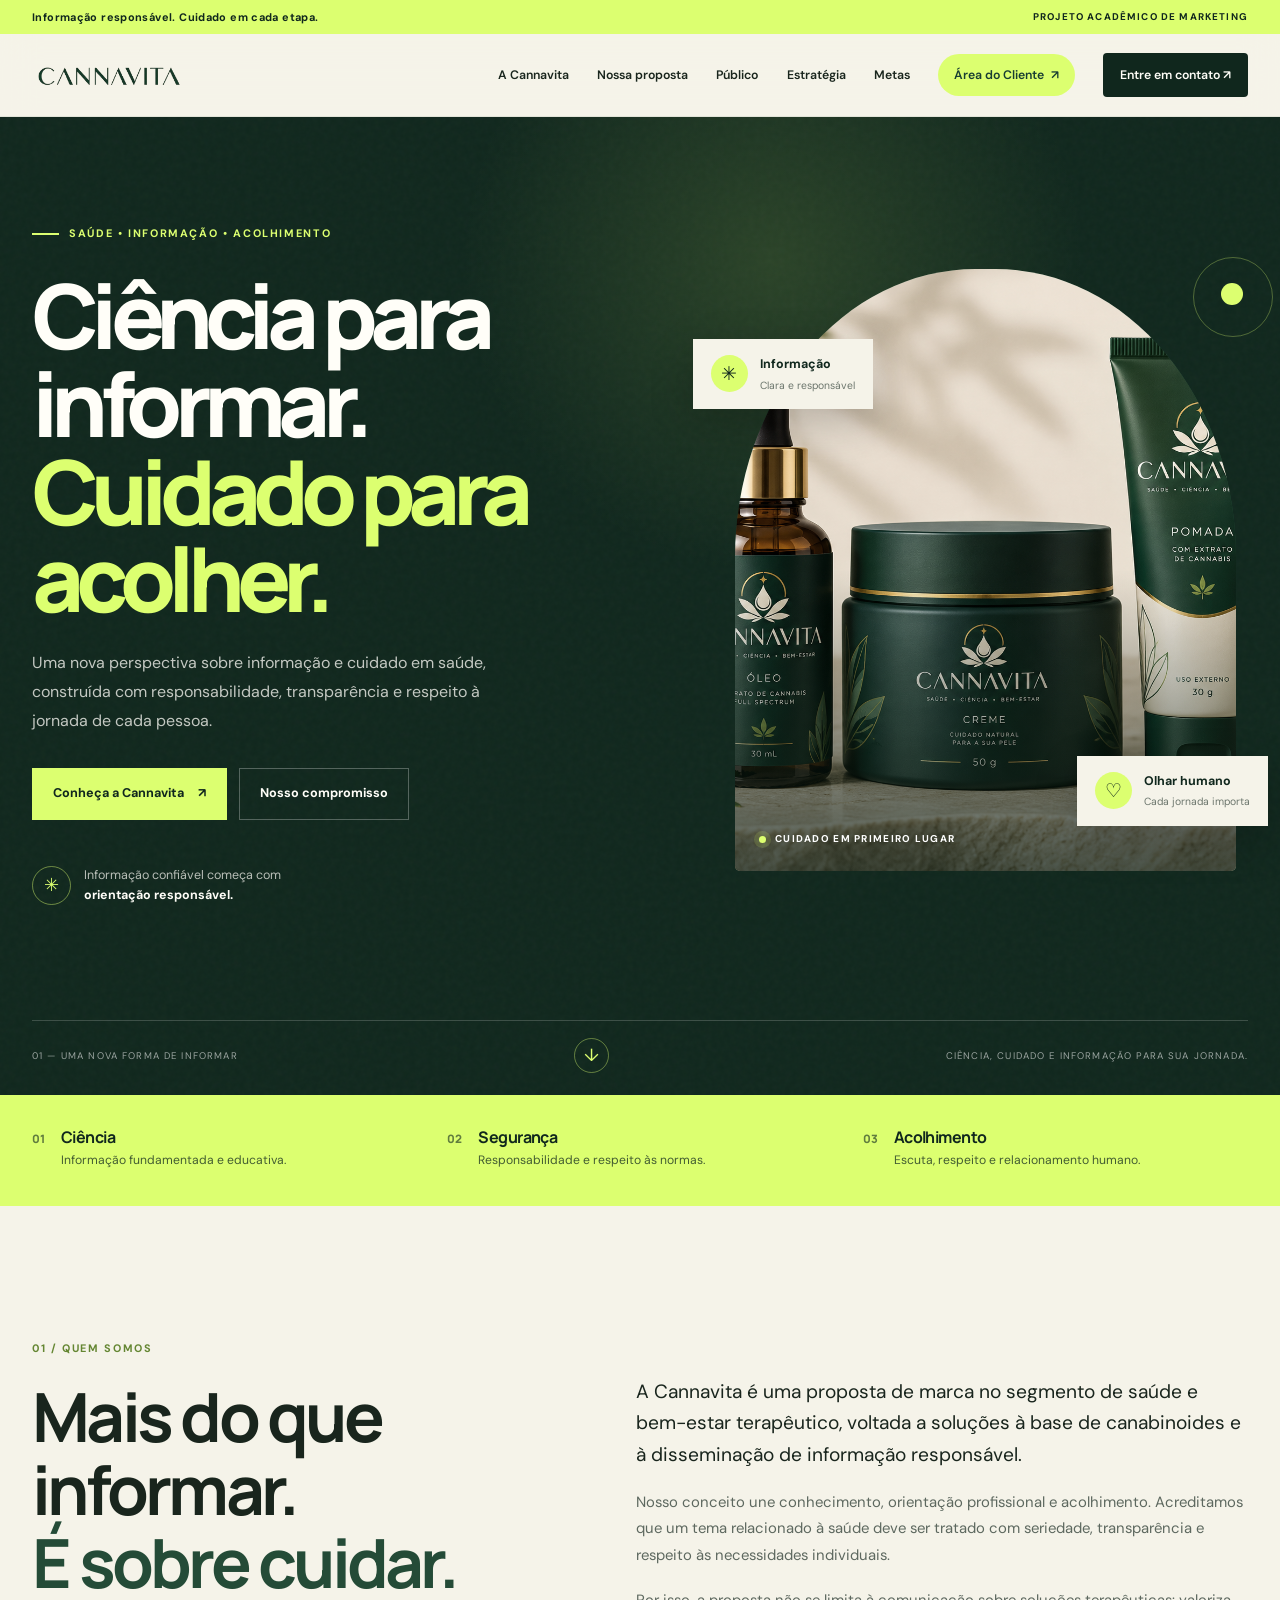
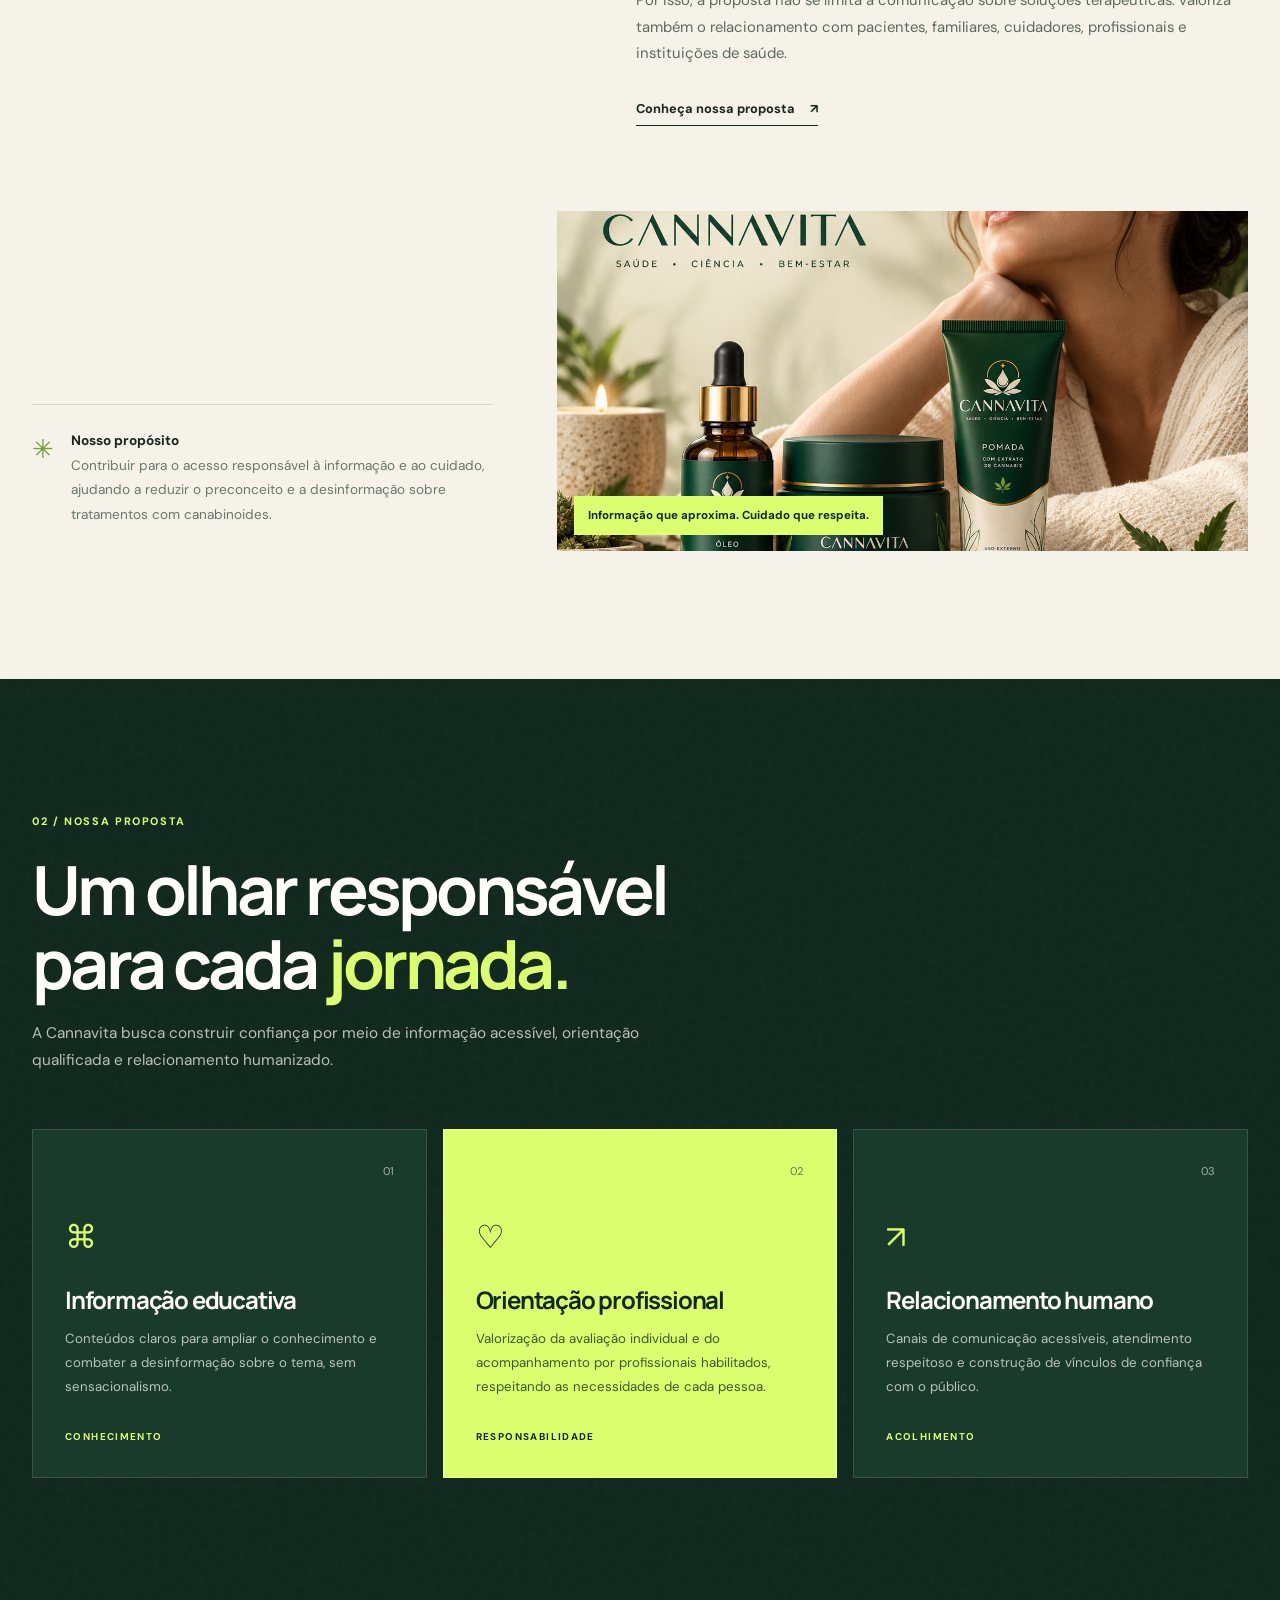
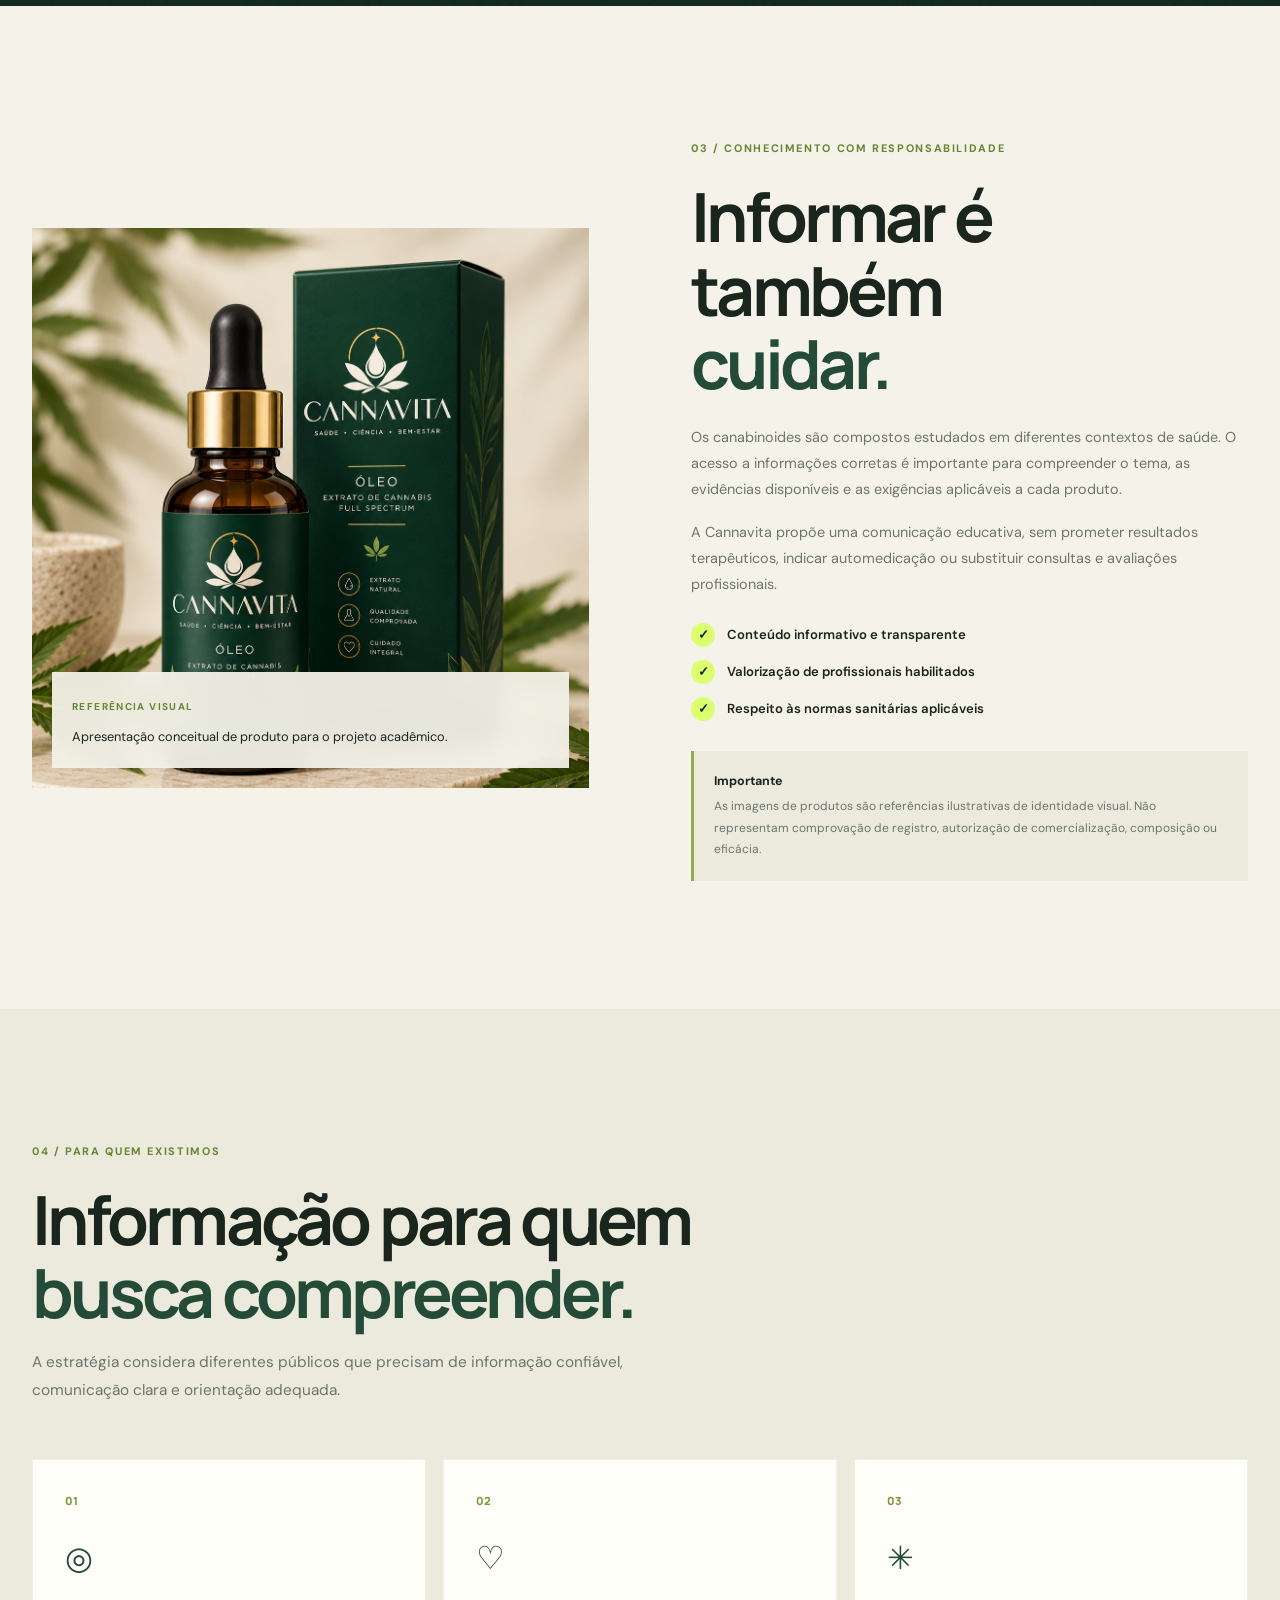
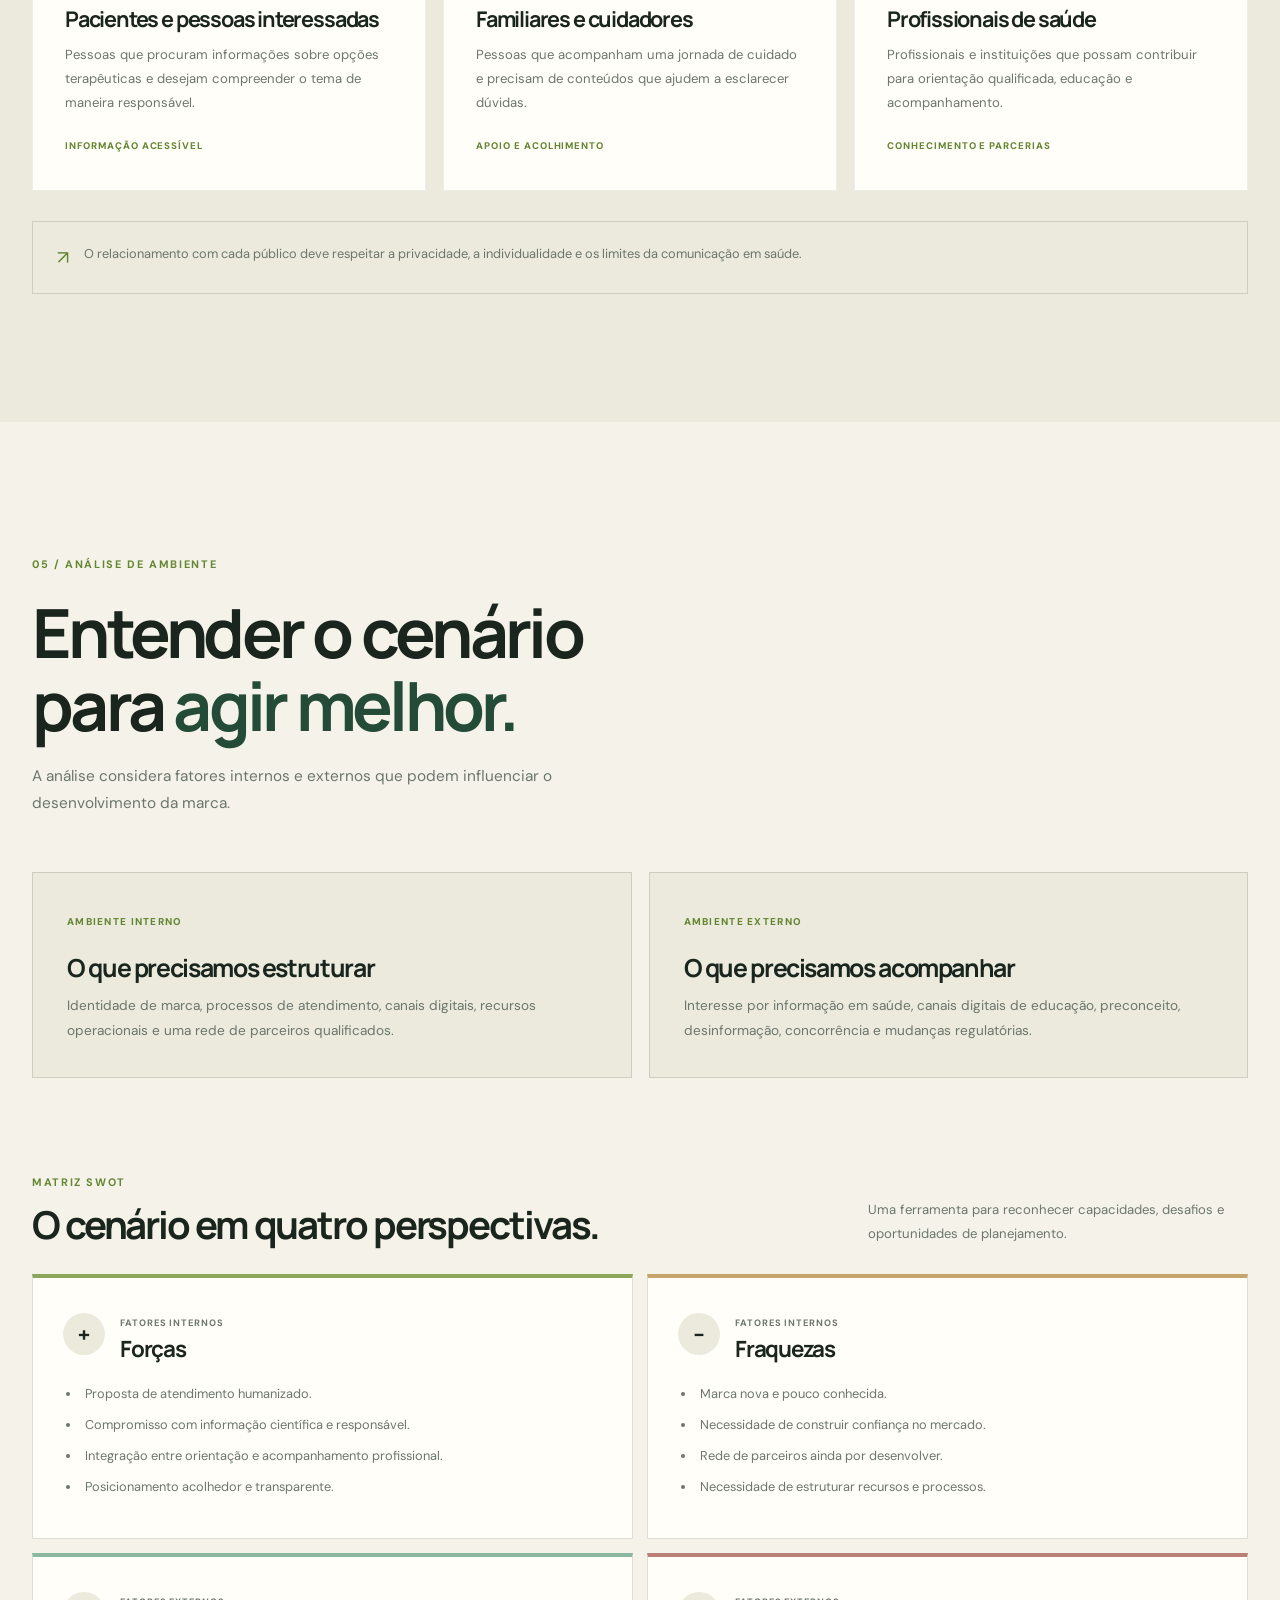
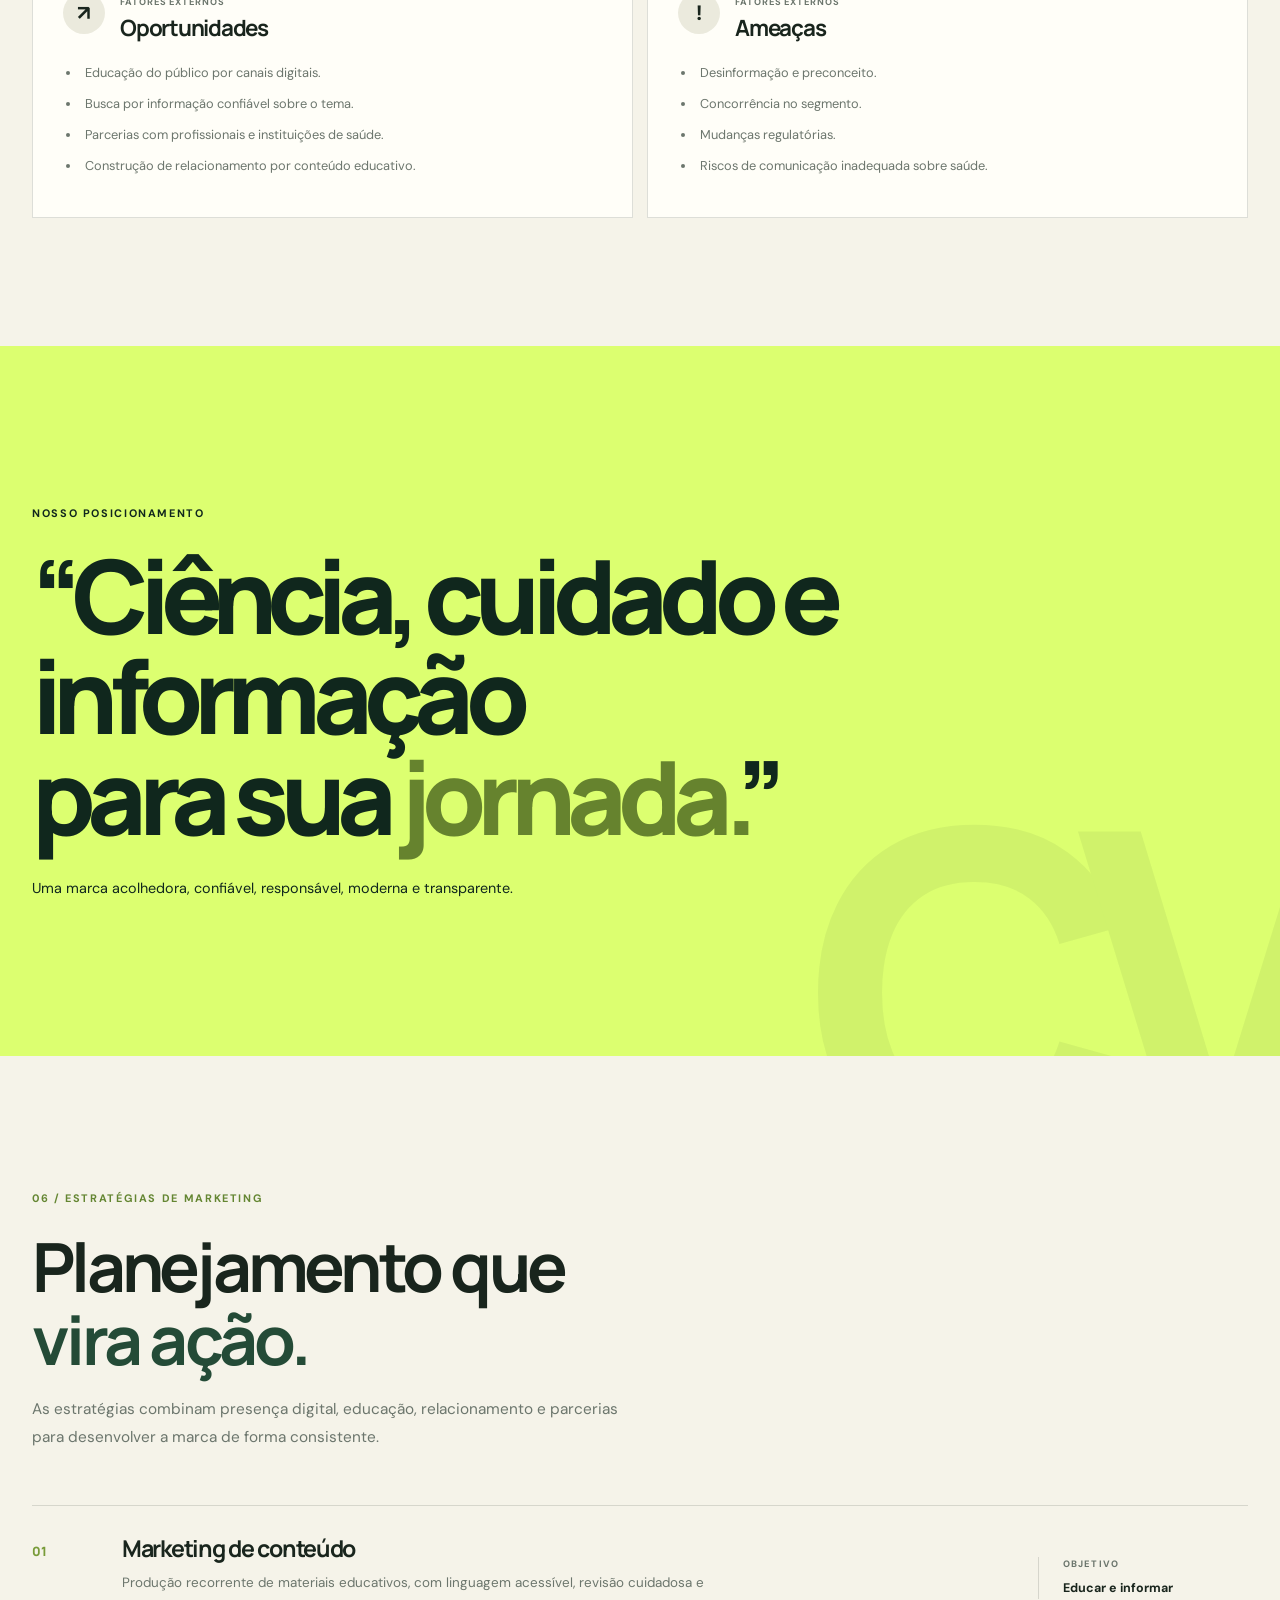
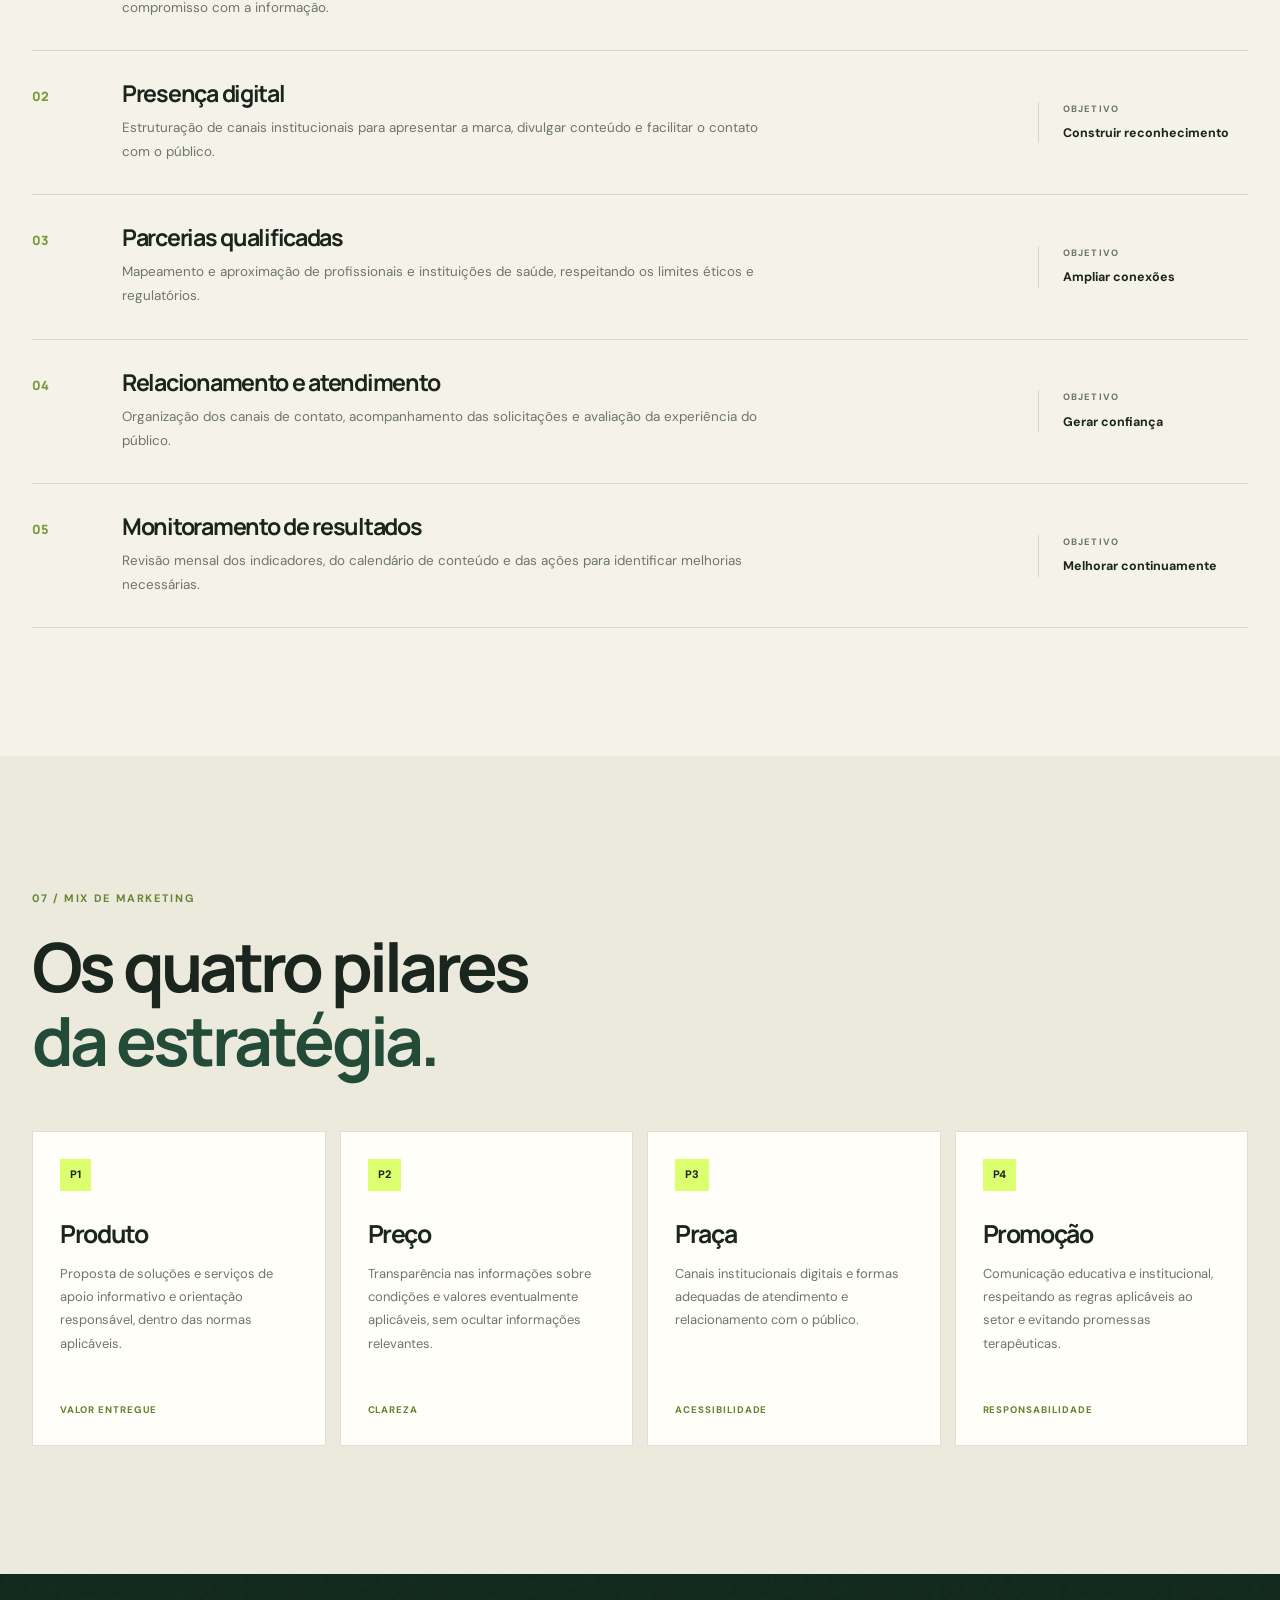
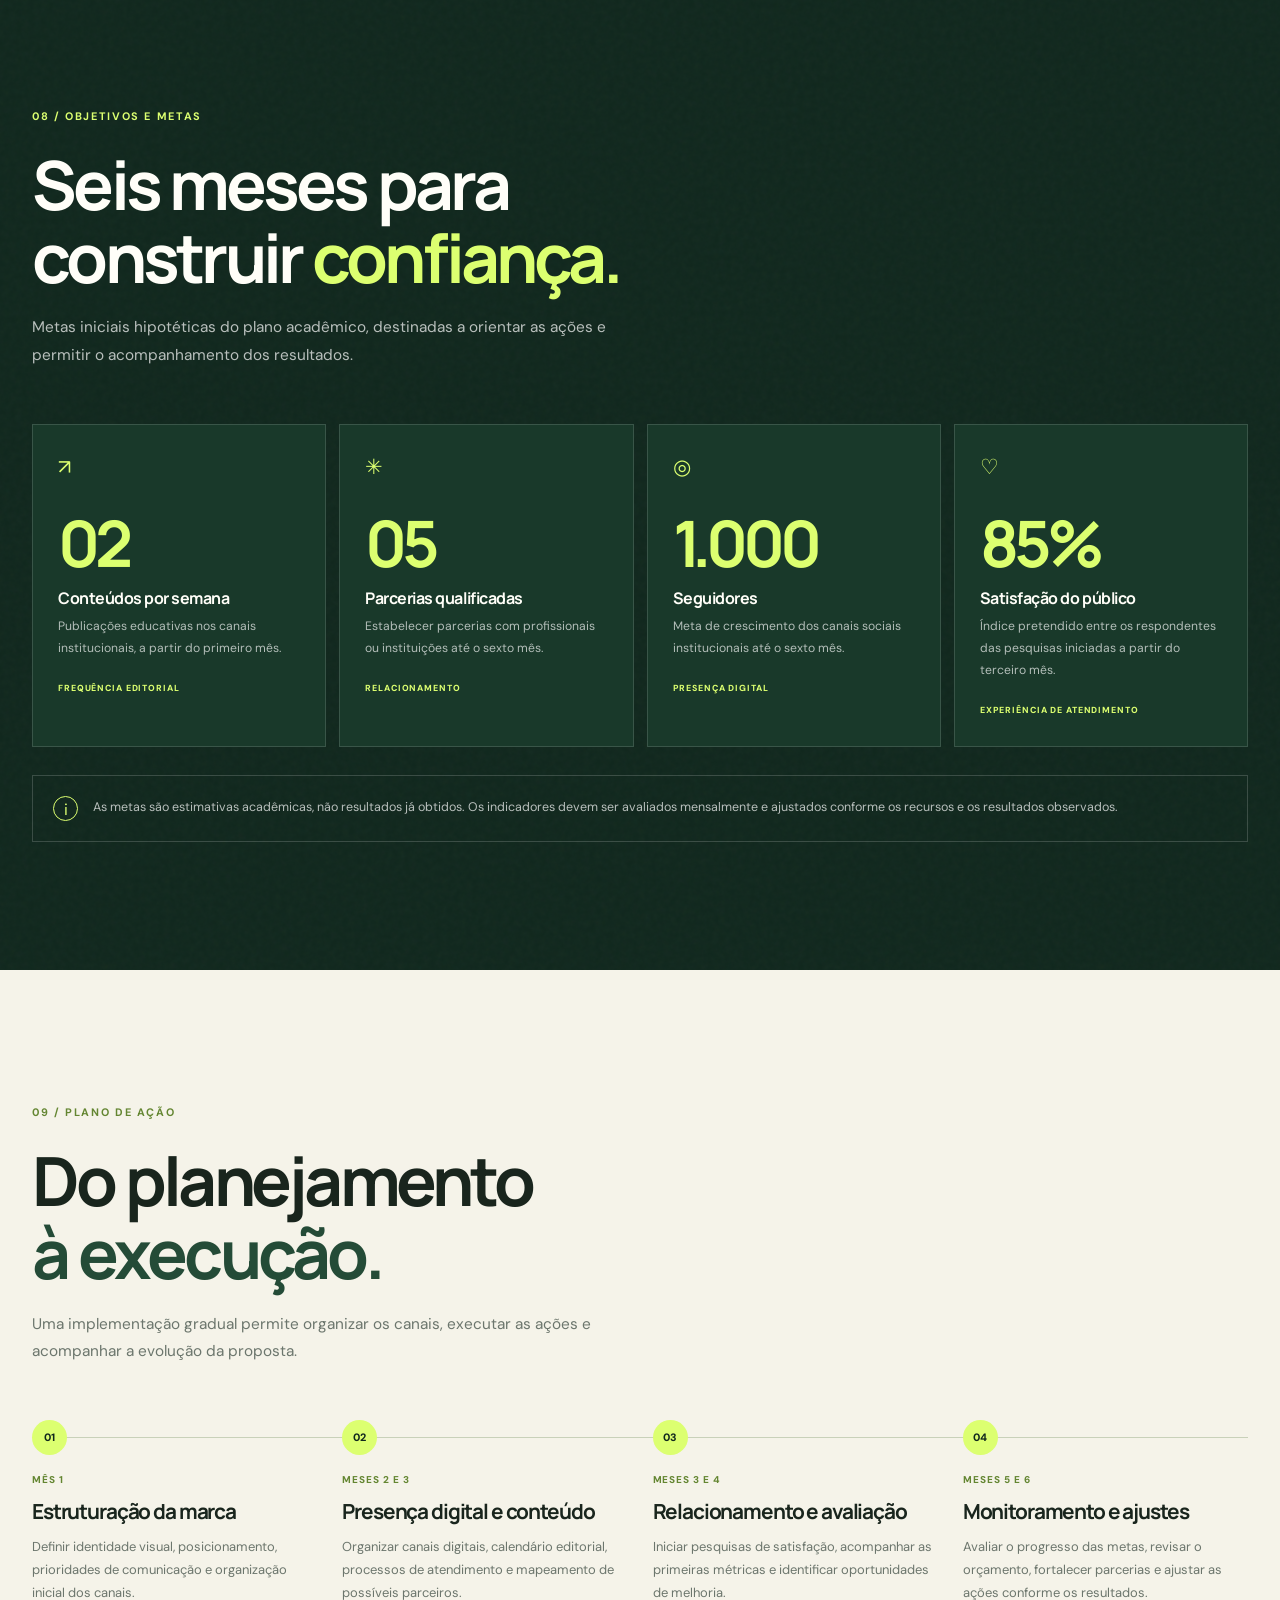
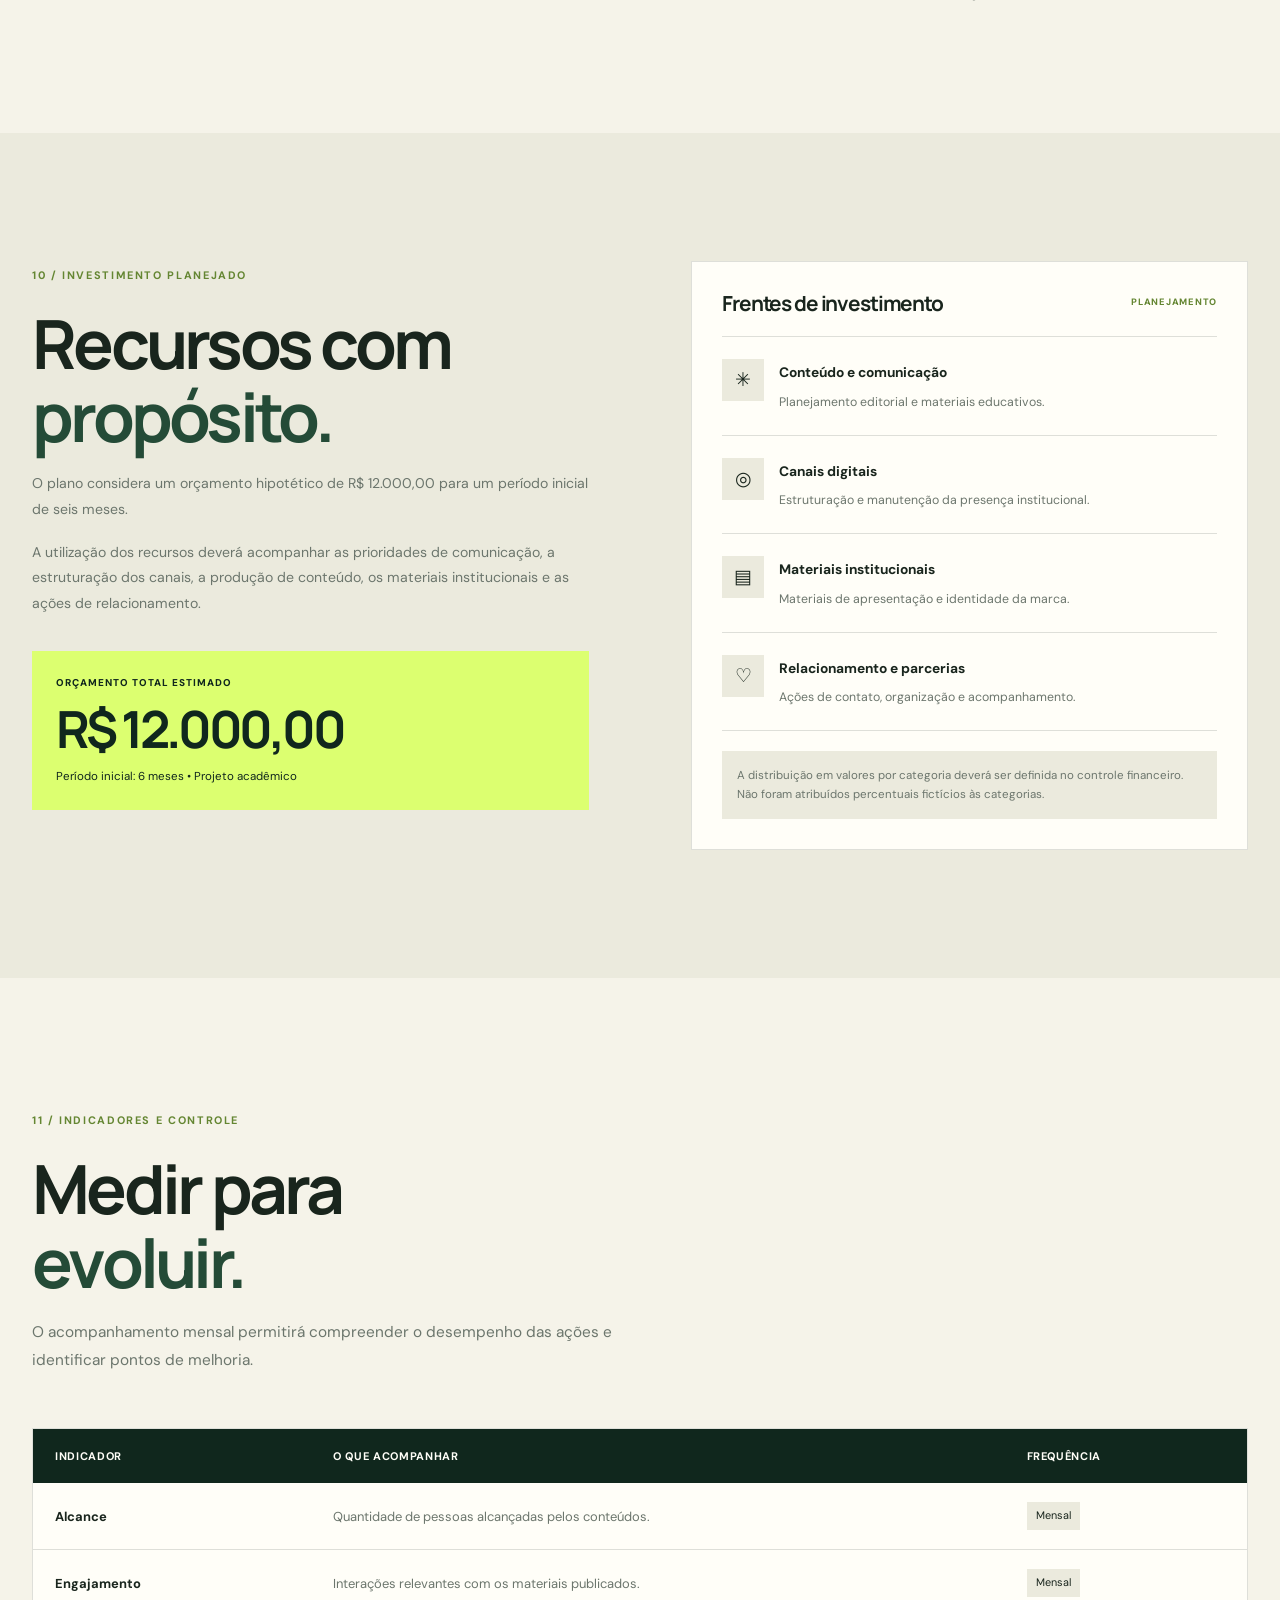
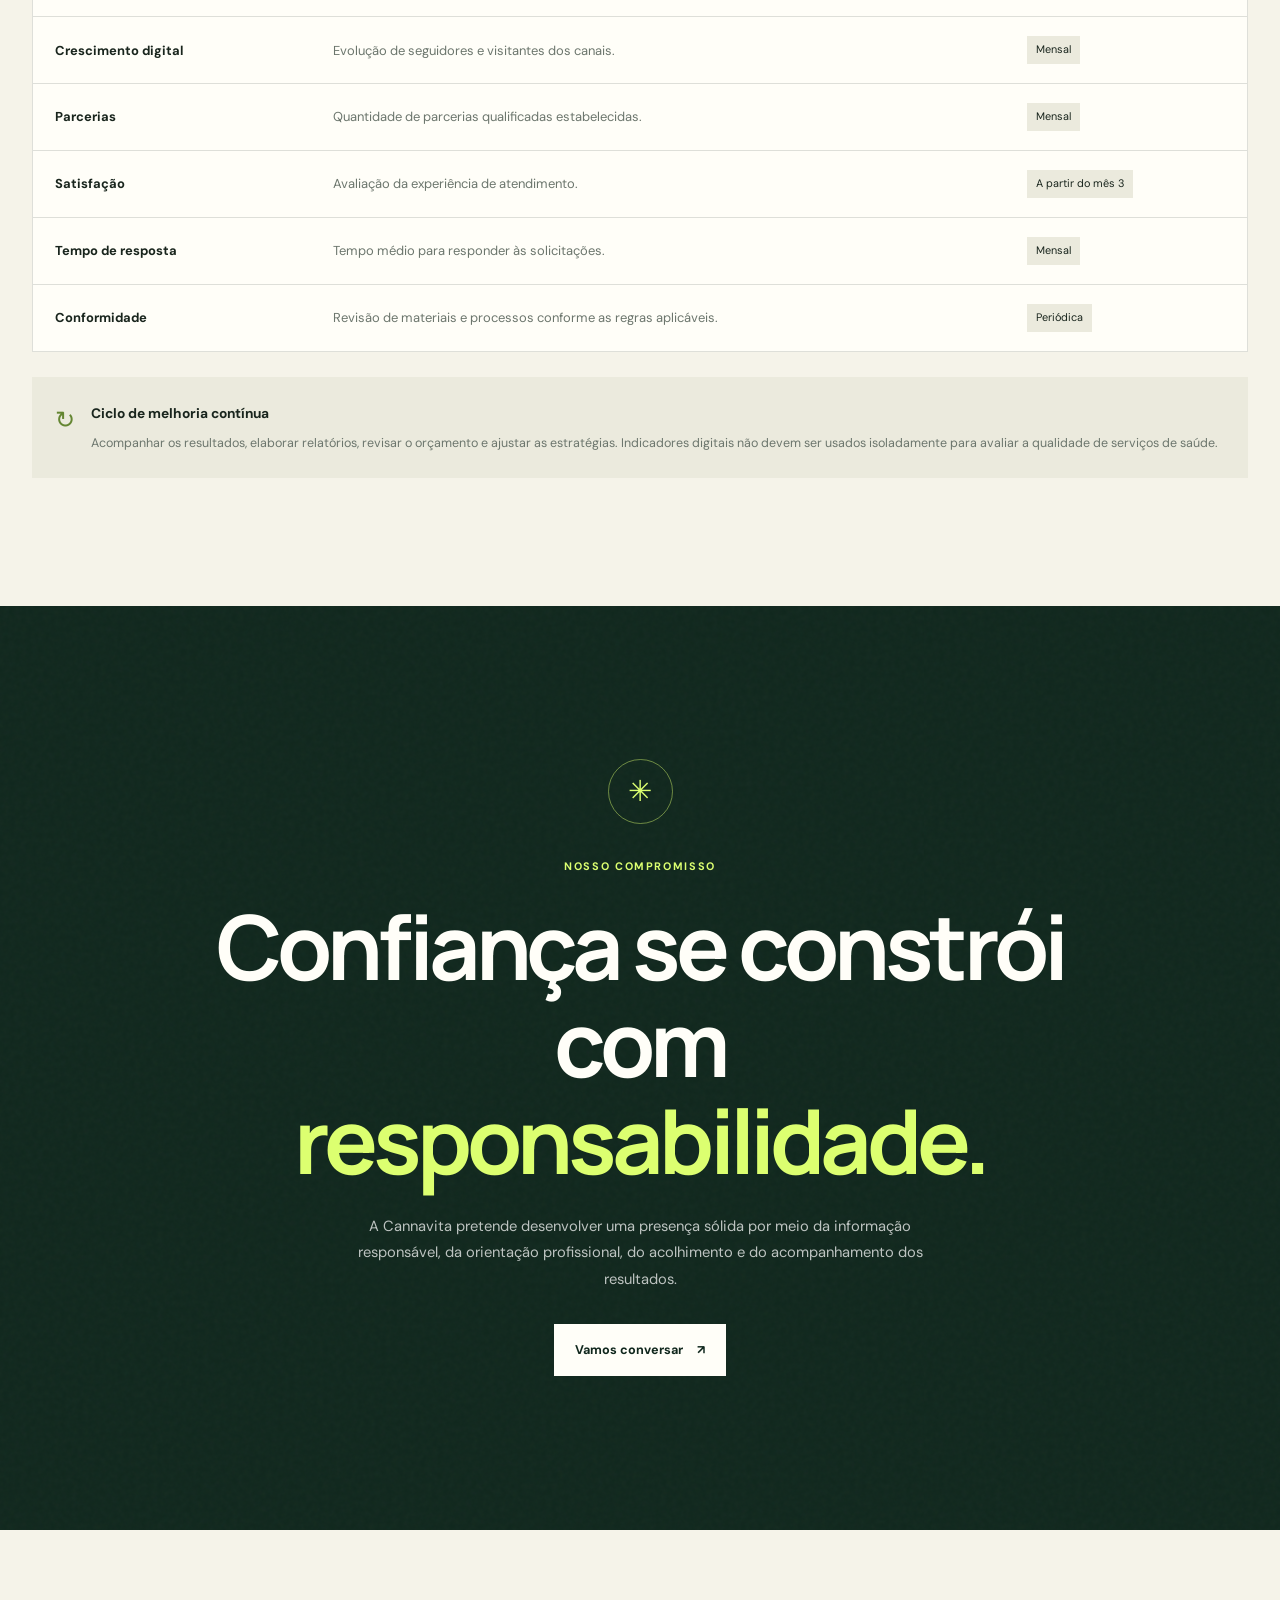
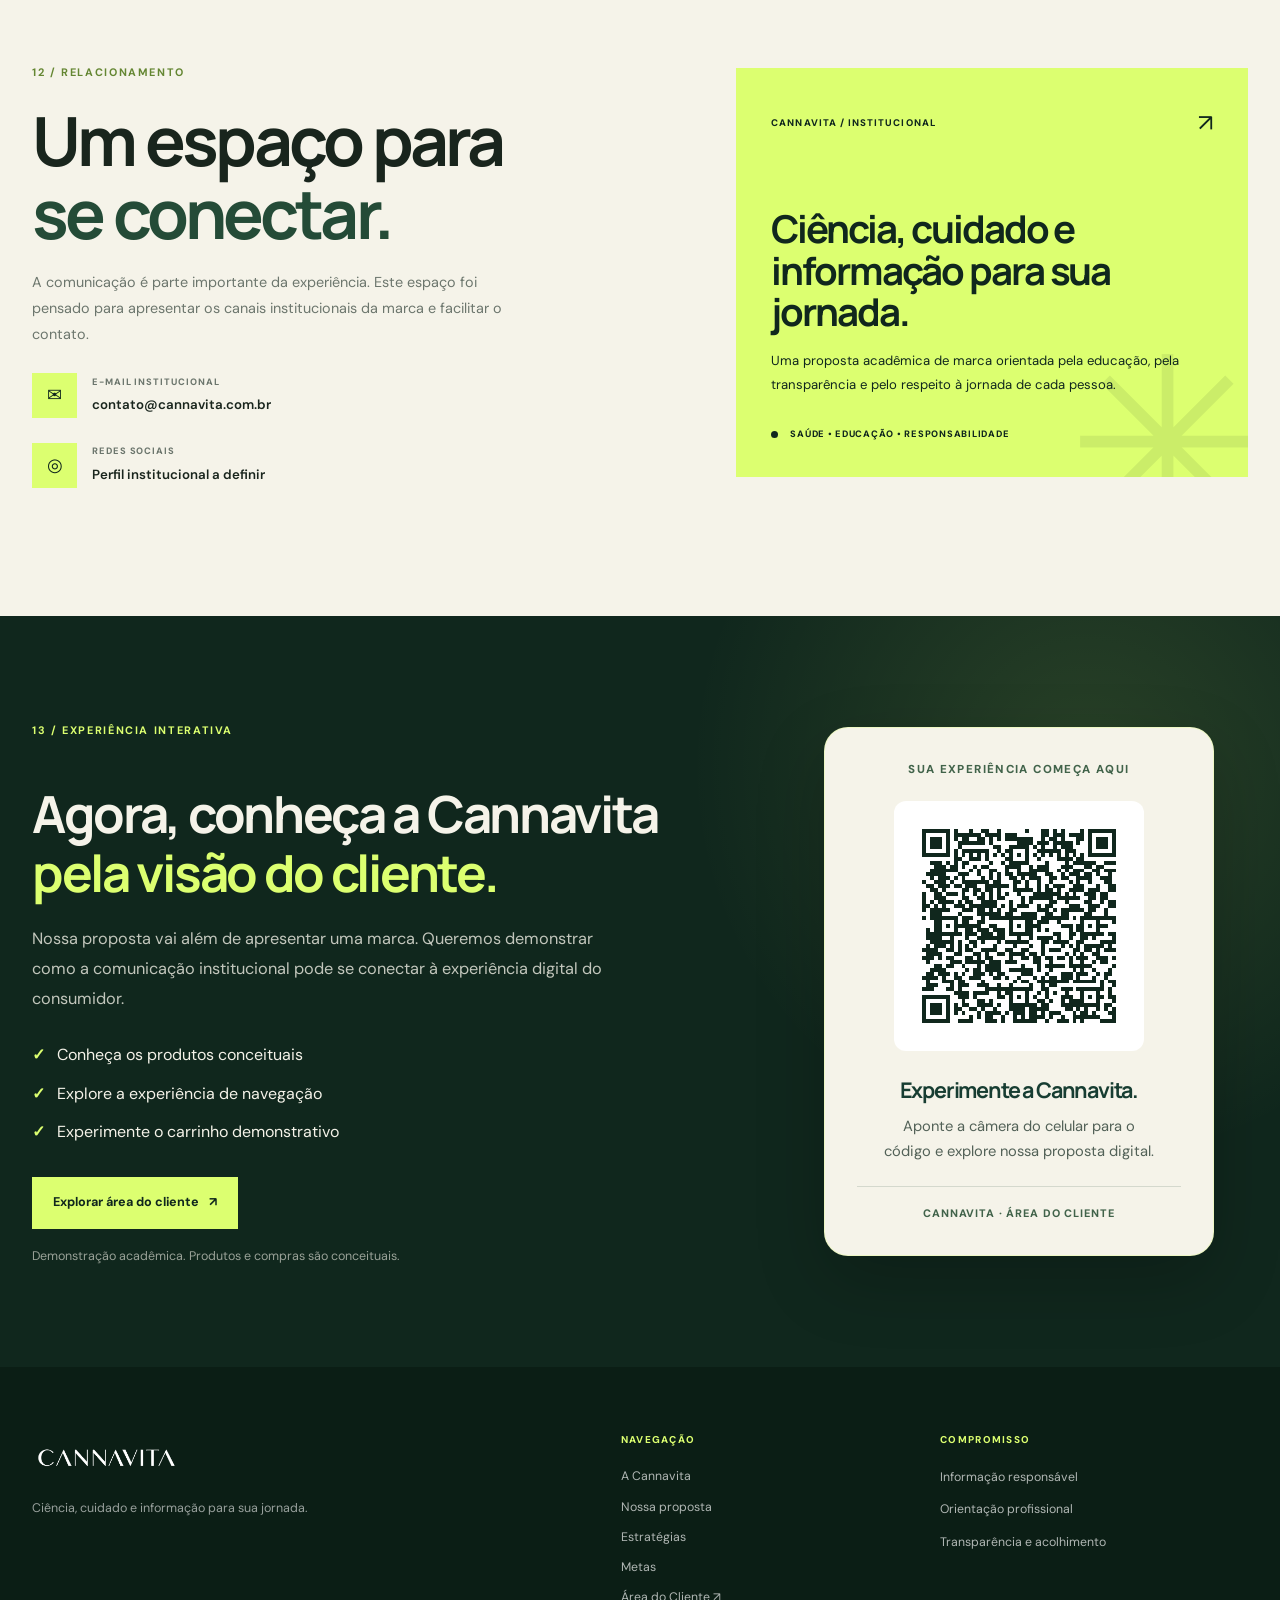
==== commit ba22dba0: "Add files via upload" ====
--- a/index.html
+++ b/index.html
@@ -9,10 +9,8 @@
   <meta name="description" content="Conheça a Cannavita, projeto acadêmico de saúde e bem-estar terapêutico dedicado à informação responsável, orientação profissional e acolhimento.">
   <meta name="theme-color" content="#173d32">
 
-  <!-- AJUSTE AQUI O CAMINHO DO SEU FAVICON -->
   <link rel="icon" type="image/png" href="assets/images/favicon-cannavita.jpg.png">
 
-  <!-- Fontes -->
   <link rel="preconnect" href="https://fonts.googleapis.com">
   <link rel="preconnect" href="https://fonts.gstatic.com" crossorigin>
   <link href="https://fonts.googleapis.com/css2?family=DM+Sans:wght@400;500;600;700&family=Manrope:wght@400;500;600;700;800&display=swap" rel="stylesheet">
@@ -33,7 +31,6 @@
     <div class="container nav-container">
 
       <a href="#topo" class="brand" aria-label="Cannavita - página inicial">
-        <!-- AJUSTE O CAMINHO E O NOME DA SUA LOGO -->
         <img
           src="assets/images/logo-cannavita.jpg.png"
           alt="Logo Cannavita"
@@ -58,7 +55,15 @@
         <a href="#publico">Público</a>
         <a href="#estrategia">Estratégia</a>
         <a href="#metas">Metas</a>
-        <a href="#contato" class="nav-cta">Entre em contato <span>↗</span></a>
+
+        <!-- NOVO BOTÃO: ÁREA DO CLIENTE -->
+        <a href="cliente.html" class="nav-client">
+          Área do Cliente <span>↗</span>
+        </a>
+
+        <a href="#contato" class="nav-cta">
+          Entre em contato <span>↗️</span>
+        </a>
       </nav>
 
     </div>
@@ -92,8 +97,9 @@
 
           <div class="hero-actions">
             <a href="#sobre" class="button button-primary">
-              Conheça a Cannavita <span>↗</span>
+              Conheça a Cannavita <span>↗️</span>
             </a>
+
             <a href="#conhecimento" class="button button-secondary">
               Nosso compromisso
             </a>
@@ -101,13 +107,15 @@
 
           <div class="hero-proof">
             <div class="proof-icon">✳</div>
-            <p>Informação confiável começa com<br><strong>orientação responsável.</strong></p>
+            <p>
+              Informação confiável começa com<br>
+              <strong>orientação responsável.</strong>
+            </p>
           </div>
         </div>
 
         <div class="hero-visual">
           <div class="hero-image-frame">
-            <!-- TROQUE PELO NOME DA SUA IMAGEM PRINCIPAL -->
             <img
               src="assets/images/produtos.jpg.png"
               alt="Imagem ilustrativa de óleo de canabinoides e embalagem conceitual Cannavita"
@@ -152,6 +160,7 @@
     <!-- FAIXA DE POSICIONAMENTO -->
     <section class="values-strip">
       <div class="container values-grid">
+
         <div class="value-item">
           <span class="value-number">01</span>
           <div>
@@ -175,6 +184,7 @@
             <p>Escuta, respeito e relacionamento humano.</p>
           </div>
         </div>
+
       </div>
     </section>
 
@@ -208,7 +218,7 @@
           </p>
 
           <a href="#proposta" class="text-link">
-            Conheça nossa proposta <span>↗</span>
+            Conheça nossa proposta <span>↗️</span>
           </a>
         </div>
 
@@ -227,7 +237,6 @@
         </div>
 
         <div class="about-image">
-          <!-- IMAGEM SECUNDÁRIA: TROQUE O ARQUIVO -->
           <img
             src="assets/images/cuidado-cannavita.jpg.png"
             alt="Imagem ilustrativa de cuidado e bem-estar"
@@ -278,7 +287,7 @@
 
           <article class="proposal-card">
             <span class="card-index">03</span>
-            <div class="proposal-icon">↗</div>
+            <div class="proposal-icon">↗️</div>
             <h3>Relacionamento humano</h3>
             <p>
               Canais de comunicação acessíveis, atendimento respeitoso
@@ -296,7 +305,6 @@
       <div class="container knowledge-grid">
 
         <div class="knowledge-image-wrap">
-          <!-- IMAGEM DE REFERÊNCIA DE ÓLEO E EMBALAGEM -->
           <img
             src="assets/images/oleo-cannavita.jpg.png"
             alt="Referência visual conceitual de frasco de óleo de canabinoides com embalagem"
@@ -396,7 +404,7 @@
         </div>
 
         <div class="audience-note">
-          <span>↗</span>
+          <span>↗️</span>
           <p>
             O relacionamento com cada público deve respeitar a privacidade,
             a individualidade e os limites da comunicação em saúde.
@@ -486,7 +494,7 @@
 
           <article class="swot-card swot-opportunity">
             <div class="swot-title">
-              <span>↗</span>
+              <span>↗️</span>
               <div>
                 <small>FATORES EXTERNOS</small>
                 <h3>Oportunidades</h3>
@@ -699,7 +707,7 @@
         <div class="metrics-grid">
 
           <article class="metric-card">
-            <span class="metric-symbol">↗</span>
+            <span class="metric-symbol">↗️</span>
             <strong class="metric-number">02</strong>
             <h3>Conteúdos por semana</h3>
             <p>Publicações educativas nos canais institucionais, a partir do primeiro mês.</p>
@@ -976,7 +984,7 @@
           acolhimento e do acompanhamento dos resultados.
         </p>
         <a href="#contato" class="button button-light">
-          Vamos conversar <span>↗</span>
+          Vamos conversar <span>↗️</span>
         </a>
       </div>
     </section>
@@ -998,7 +1006,6 @@
             <span class="contact-detail-icon">✉</span>
             <div>
               <small>E-MAIL INSTITUCIONAL</small>
-              <!-- TROQUE PELO E-MAIL REAL, SE EXISTIR -->
               <a href="mailto:contato@cannavita.com.br">
                 contato@cannavita.com.br
               </a>
@@ -1009,7 +1016,6 @@
             <span class="contact-detail-icon">◎</span>
             <div>
               <small>REDES SOCIAIS</small>
-              <!-- TROQUE PELO PERFIL REAL -->
               <p>Perfil institucional a definir</p>
             </div>
           </div>
@@ -1018,7 +1024,7 @@
         <div class="contact-card">
           <div class="contact-card-top">
             <span class="contact-card-label">CANNAVITA / INSTITUCIONAL</span>
-            <span class="contact-card-symbol">↗</span>
+            <span class="contact-card-symbol">↗️</span>
           </div>
 
           <h3>Ciência, cuidado e informação para sua jornada.</h3>
@@ -1032,6 +1038,67 @@
             <span class="contact-card-dot"></span>
             <span>SAÚDE • EDUCAÇÃO • RESPONSABILIDADE</span>
           </div>
+        </div>
+
+      </div>
+    </section>
+
+    <!-- NOVA SEÇÃO: EXPERIÊNCIA INTERATIVA E QR CODE -->
+    <section class="client-experience" id="experiencia-cliente">
+      <div class="container client-experience-grid">
+
+        <div class="client-experience-content">
+          <span class="section-kicker">
+            13 / EXPERIÊNCIA INTERATIVA
+          </span>
+
+          <h2>
+            Agora, conheça a Cannavita<br>
+            <span>pela visão do cliente.</span>
+          </h2>
+
+          <p>
+            Nossa proposta vai além de apresentar uma marca.
+            Queremos demonstrar como a comunicação institucional
+            pode se conectar à experiência digital do consumidor.
+          </p>
+
+          <div class="client-experience-points">
+            <div><span>✓</span> Conheça os produtos conceituais</div>
+            <div><span>✓</span> Explore a experiência de navegação</div>
+            <div><span>✓</span> Experimente o carrinho demonstrativo</div>
+          </div>
+
+          <a href="cliente.html" class="button button-primary">
+            Explorar área do cliente <span>↗</span>
+          </a>
+
+          <small class="client-academic-note">
+            Demonstração acadêmica. Produtos e compras são conceituais.
+          </small>
+        </div>
+
+        <div class="client-qr-card">
+          <span class="client-qr-label">SUA EXPERIÊNCIA COMEÇA AQUI</span>
+
+          <div class="client-qr-image">
+            <img
+              src="assets/images/qr-cannavita-cliente.jpg.png"
+              alt="QR Code para acessar a área do cliente Cannavita"
+              loading="lazy"
+            >
+          </div>
+
+          <h3>Experimente a Cannavita.</h3>
+
+          <p>
+            Aponte a câmera do celular para o código e explore
+            nossa proposta digital.
+          </p>
+
+          <span class="client-qr-url">
+            CANNAVITA · ÁREA DO CLIENTE
+          </span>
         </div>
 
       </div>
@@ -1061,6 +1128,7 @@
         <a href="#proposta">Nossa proposta</a>
         <a href="#estrategia">Estratégias</a>
         <a href="#metas">Metas</a>
+        <a href="cliente.html">Área do Cliente ↗</a>
       </div>
 
       <div class="footer-links">
--- a/style.css
+++ b/style.css
@@ -2436,4 +2436,220 @@
   .hero-bottom > span:last-child {
     max-width: 125px;
   }
+}
+/* =========================================
+   ÁREA DO CLIENTE — EXPERIÊNCIA INTERATIVA
+========================================= */
+
+.nav-client {
+  display: inline-flex;
+  align-items: center;
+  justify-content: center;
+  gap: 7px;
+  padding: 10px 15px;
+  border: 1px solid rgba(220, 255, 112, 0.55);
+  border-radius: 999px;
+  color: #173d32;
+  background: #dcff70;
+  font-weight: 700;
+  text-decoration: none;
+  transition: transform 0.25s ease, background 0.25s ease;
+}
+
+.nav-client:hover {
+  background: #e8ff9e;
+  transform: translateY(-2px);
+}
+
+.client-experience {
+  position: relative;
+  overflow: hidden;
+  padding: 100px 0;
+  color: #f5f3e9;
+  background:
+    radial-gradient(
+      circle at 85% 20%,
+      rgba(220, 255, 112, 0.12),
+      transparent 32%
+    ),
+    #10271d;
+}
+
+.client-experience-grid {
+  display: grid;
+  grid-template-columns: minmax(0, 1.2fr) minmax(280px, 0.8fr);
+  align-items: center;
+  gap: 70px;
+}
+
+.client-experience-content .section-kicker {
+  color: #dcff70;
+}
+
+.client-experience-content h2 {
+  margin: 22px 0;
+  font-family: "Manrope", sans-serif;
+  font-size: clamp(2rem, 4vw, 3.4rem);
+  line-height: 1.15;
+  letter-spacing: -0.045em;
+}
+
+.client-experience-content h2 span {
+  color: #dcff70;
+}
+
+.client-experience-content > p {
+  max-width: 580px;
+  color: rgba(245, 243, 233, 0.78);
+  font-size: 1.02rem;
+  line-height: 1.85;
+}
+
+.client-experience-points {
+  display: grid;
+  gap: 13px;
+  margin: 28px 0 32px;
+}
+
+.client-experience-points div {
+  display: flex;
+  align-items: flex-start;
+  gap: 12px;
+  color: #f5f3e9;
+  line-height: 1.6;
+}
+
+.client-experience-points div span {
+  color: #dcff70;
+  font-weight: 800;
+}
+
+.client-experience .button {
+  display: inline-flex;
+  align-items: center;
+  justify-content: center;
+  gap: 10px;
+  text-decoration: none;
+}
+
+.client-academic-note {
+  display: block;
+  margin-top: 18px;
+  color: rgba(245, 243, 233, 0.6);
+  font-size: 0.78rem;
+  line-height: 1.6;
+}
+
+.client-qr-card {
+  width: 100%;
+  max-width: 390px;
+  justify-self: center;
+  padding: 32px;
+  border: 1px solid rgba(220, 255, 112, 0.3);
+  border-radius: 24px;
+  color: #173d32;
+  background: #f5f3e9;
+  text-align: center;
+  box-shadow: 0 25px 70px rgba(0, 0, 0, 0.2);
+}
+
+.client-qr-label {
+  display: block;
+  margin-bottom: 22px;
+  color: #41634a;
+  font-size: 0.72rem;
+  font-weight: 800;
+  letter-spacing: 0.12em;
+}
+
+.client-qr-image {
+  display: flex;
+  align-items: center;
+  justify-content: center;
+  width: 100%;
+  max-width: 250px;
+  margin: 0 auto 24px;
+  padding: 12px;
+  border-radius: 12px;
+  background: #fff;
+}
+
+.client-qr-image img {
+  display: block;
+  width: 100%;
+  height: auto;
+  image-rendering: pixelated;
+}
+
+.client-qr-card h3 {
+  margin: 0 0 10px;
+  font-family: "Manrope", sans-serif;
+  font-size: 1.35rem;
+  line-height: 1.35;
+}
+
+.client-qr-card p {
+  margin: 0 auto 22px;
+  max-width: 280px;
+  color: #526157;
+  font-size: 0.92rem;
+  line-height: 1.7;
+}
+
+.client-qr-url {
+  display: block;
+  padding-top: 18px;
+  border-top: 1px solid rgba(23, 61, 50, 0.15);
+  color: #41634a;
+  font-size: 0.68rem;
+  font-weight: 800;
+  letter-spacing: 0.08em;
+}
+
+/* RESPONSIVIDADE */
+
+@media (max-width: 900px) {
+  .client-experience {
+    padding: 75px 0;
+  }
+
+  .client-experience-grid {
+    grid-template-columns: 1fr;
+    gap: 42px;
+  }
+
+  .client-experience-content {
+    max-width: 680px;
+  }
+
+  .client-qr-card {
+    max-width: 420px;
+  }
+}
+
+@media (max-width: 600px) {
+  .client-experience {
+    padding: 60px 0;
+  }
+
+  .client-experience-grid {
+    gap: 32px;
+  }
+
+  .client-experience-content h2 {
+    font-size: clamp(1.9rem, 8vw, 2.5rem);
+  }
+
+  .client-qr-card {
+    padding: 24px 18px;
+    border-radius: 18px;
+  }
+
+  .client-qr-image {
+    max-width: 230px;
+  }
+
+  .nav-client {
+    padding: 9px 12px;
+  }
 }
